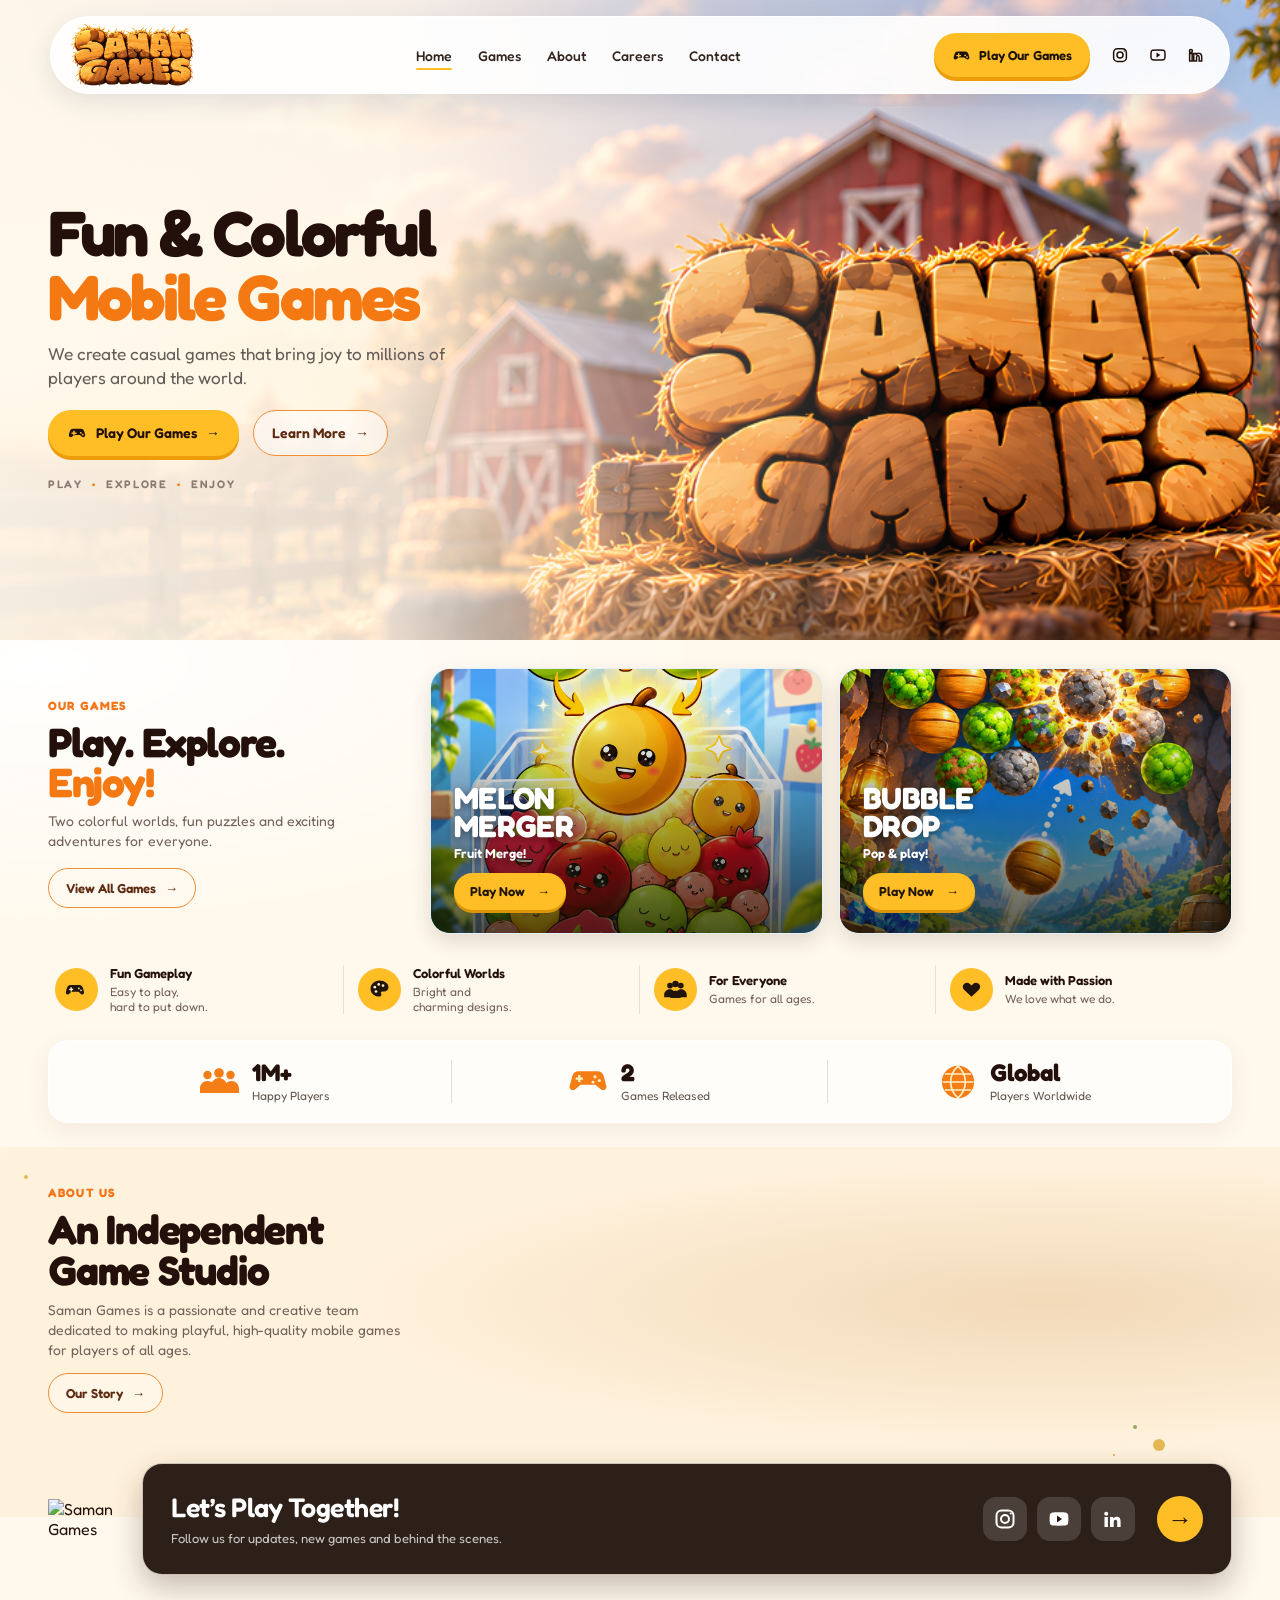
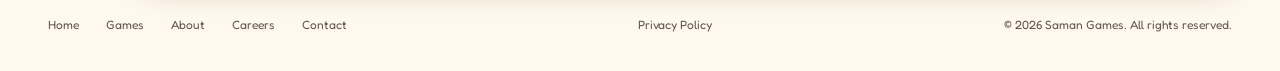
==== index.html @ 939926dc "Match feature icons to reference Co-authored-by: Copilot <223556219+Copilot@users.noreply.github.com" ====
<!doctype html>
<html lang="en">
  <head>
    <meta charset="UTF-8" />
    <meta name="viewport" content="width=device-width, initial-scale=1.0" />
    <meta
      name="description"
      content="Meet Saman Games: an independent studio making colorful mobile games and joyful worlds for players everywhere."
    />
    <meta name="theme-color" content="#fff8ec" />
    <title>Saman Games — Fun &amp; Colorful Mobile Games</title>
    <link rel="preconnect" href="https://fonts.googleapis.com" />
    <link rel="preconnect" href="https://fonts.gstatic.com" crossorigin />
    <link
      href="https://fonts.googleapis.com/css2?family=Fredoka:wght@400;500;600;700&display=swap"
      rel="stylesheet"
    />
    <link rel="stylesheet" href="style.css" />
    <link rel="stylesheet" href="home.css" />
  </head>
  <body>
    <main>
      <section class="hero" id="home" aria-labelledby="hero-title">
        <header class="site-header">
          <a class="brand" href="#home" aria-label="Saman Games home">
            <img src="src/samangames_logo.png" alt="Saman Games" />
          </a>

          <button
            class="menu-toggle"
            type="button"
            aria-label="Open navigation menu"
            aria-expanded="false"
            aria-controls="site-navigation"
          >
            <span></span>
            <span></span>
            <span></span>
          </button>

          <div class="nav-panel" id="site-navigation">
            <nav class="main-nav" aria-label="Main navigation">
              <a href="#home">Home</a>
              <a href="#games">Games</a>
              <a href="#about">About</a>
              <a href="mailto:samangamesoffical@gmail.com?subject=Careers%20at%20Saman%20Games">Careers</a>
              <a href="#contact">Contact</a>
            </nav>
            <div class="header-actions">
              <a class="header-games-link" href="#games">
                <svg viewBox="0 0 24 24" aria-hidden="true">
                  <path d="M7.2 7h9.6a4 4 0 0 1 3.8 2.8l1.2 4.1a2.4 2.4 0 0 1-3.8 2.6l-2.5-2H8.5l-2.5 2a2.4 2.4 0 0 1-3.8-2.6l1.2-4.1A4 4 0 0 1 7.2 7Zm.3 2.3v2H5.4v1.8h2.1v2h1.8v-2h2.1v-1.8H9.3v-2H7.5Zm9.1 1.4a1.1 1.1 0 1 0 0 2.2 1.1 1.1 0 0 0 0-2.2Zm2.4 2.1a1.1 1.1 0 1 0 0 2.2 1.1 1.1 0 0 0 0-2.2Z" />
                </svg>
                Play Our Games
              </a>
              <div class="social-links" aria-label="Social channels">
                <a href="#contact" aria-label="Instagram">
                  <svg viewBox="0 0 24 24" aria-hidden="true">
                    <rect x="3.5" y="3.5" width="17" height="17" rx="5" />
                    <circle cx="12" cy="12" r="4" />
                    <circle class="social-links__dot" cx="17.7" cy="6.6" r="1" />
                  </svg>
                </a>
                <a href="#contact" aria-label="YouTube">
                  <svg viewBox="0 0 24 24" aria-hidden="true">
                    <path d="M21 7.5a2.5 2.5 0 0 0-1.8-1.8C17.6 5.3 12 5.3 12 5.3s-5.6 0-7.2.4A2.5 2.5 0 0 0 3 7.5a26 26 0 0 0-.4 4.5 26 26 0 0 0 .4 4.5 2.5 2.5 0 0 0 1.8 1.8c1.6.4 7.2.4 7.2.4s5.6 0 7.2-.4a2.5 2.5 0 0 0 1.8-1.8 26 26 0 0 0 .4-4.5 26 26 0 0 0-.4-4.5Z" />
                    <path class="social-links__play" d="m10 15.5 5-3.5-5-3.5v7Z" />
                  </svg>
                </a>
                <a href="#contact" aria-label="LinkedIn">
                  <svg viewBox="0 0 24 24" aria-hidden="true">
                    <path d="M5.2 8.7a2 2 0 1 0 0-4 2 2 0 0 0 0 4ZM3.5 10h3.4v10H3.5V10Zm5.5 0h3.3v1.4h.1a3.6 3.6 0 0 1 3.2-1.7c3.4 0 4 2.2 4 5V20h-3.4v-4.7c0-1.1 0-2.6-1.6-2.6s-1.9 1.2-1.9 2.5V20H9V10Z" />
                  </svg>
                </a>
              </div>
            </div>
          </div>
        </header>

        <div class="hero__content page-shell">
          <div class="hero__copy">
            <h1 id="hero-title">
              Fun &amp; Colorful<br /><span>Mobile Games</span>
            </h1>
            <p>
              We create casual games that bring joy to millions of players
              around the world.
            </p>
            <div class="hero__actions">
              <a class="button button--primary" href="#games">
                <svg viewBox="0 0 24 24" aria-hidden="true">
                  <path d="M7.2 7h9.6a4 4 0 0 1 3.8 2.8l1.2 4.1a2.4 2.4 0 0 1-3.8 2.6l-2.5-2H8.5l-2.5 2a2.4 2.4 0 0 1-3.8-2.6l1.2-4.1A4 4 0 0 1 7.2 7Zm.3 2.3v2H5.4v1.8h2.1v2h1.8v-2h2.1v-1.8H9.3v-2H7.5Zm9.1 1.4a1.1 1.1 0 1 0 0 2.2 1.1 1.1 0 0 0 0-2.2Zm2.4 2.1a1.1 1.1 0 1 0 0 2.2 1.1 1.1 0 0 0 0-2.2Z" />
                </svg>
                Play Our Games
                <span aria-hidden="true">→</span>
              </a>
              <a class="button button--quiet" href="#about">
                Learn More
                <span aria-hidden="true">→</span>
              </a>
            </div>
            <p class="hero__motto">PLAY <span>•</span> EXPLORE <span>•</span> ENJOY</p>
          </div>
        </div>
      </section>

      <section class="games-section" id="games" aria-labelledby="games-title">
        <div class="games-section__inner page-shell">
          <div class="games-intro">
            <span class="eyebrow">Our Games</span>
            <h2 id="games-title">Play. Explore.<br /><span>Enjoy!</span></h2>
            <p>
              Two colorful worlds, fun puzzles and exciting adventures for
              everyone.
            </p>
            <a class="button button--outline" href="#contact">
              View All Games <span aria-hidden="true">→</span>
            </a>
          </div>

          <div class="game-grid">
            <article class="game-card">
              <img
                class="game-card__image"
                src="src/melon-merger.png"
                alt="Colorful fruit characters in Melon Merger"
                loading="lazy"
              />
              <div class="game-card__overlay">
                <span class="game-card__title">Melon<br />Merger</span>
                <span class="game-card__subtitle">Fruit Merge!</span>
                <a class="game-card__button" href="#contact">
                  Play Now <span aria-hidden="true">→</span>
                </a>
              </div>
            </article>
            <article class="game-card game-card--adventure">
              <img
                class="game-card__image"
                src="src/bubbledrop.png"
                alt="A colorful bubble-popping puzzle game"
                loading="lazy"
              />
              <div class="game-card__overlay">
                <span class="game-card__title">Bubble<br />Drop</span>
                <span class="game-card__subtitle">Pop &amp; play!</span>
                <a class="game-card__button" href="#contact">
                  Play Now <span aria-hidden="true">→</span>
                </a>
              </div>
            </article>
          </div>
        </div>

        <div class="features page-shell" aria-label="What makes our games special">
          <article class="feature">
            <span class="feature__icon" aria-hidden="true">
              <svg viewBox="0 0 32 32" xmlns="http://www.w3.org/2000/svg">
                <path fill="currentColor" d="M8.1 10.2c-2.3 0-3.8 1.7-4.5 4.3l-1.2 4.7c-.6 2.4 2 4 3.9 2.4l3.2-2.7h9l3.2 2.7c1.9 1.6 4.5 0 3.9-2.4l-1.2-4.7c-.7-2.6-2.2-4.3-4.5-4.3H8.1Z"/>
                <path fill="#fff0c8" d="M8.3 13.1h1.8v1.8h1.8v1.8h-1.8v1.8H8.3v-1.8H6.5v-1.8h1.8z"/>
                <circle cx="19" cy="14.6" r="1.1" fill="#fff0c8"/>
                <circle cx="21.8" cy="17.1" r="1.1" fill="#fff0c8"/>
              </svg>
            </span>
            <span><strong>Fun Gameplay</strong><small>Easy to play,<br />hard to put down.</small></span>
          </article>
          <article class="feature">
            <span class="feature__icon" aria-hidden="true">
              <svg viewBox="0 0 32 32" xmlns="http://www.w3.org/2000/svg">
                <path fill="currentColor" d="M16 4.5c-6.4 0-11.5 4.7-11.5 10.6 0 5.4 4.4 9.7 9.7 9.7h2.1c1.8 0 2.8-1.9 1.8-3.4-.8-1.2.1-2.8 1.5-2.8h2.2c3.1 0 5.7-2.5 5.7-5.6C27.5 8.3 22.4 4.5 16 4.5Z"/>
                <circle cx="10" cy="13" r="1.7" fill="#fff0c8"/>
                <circle cx="15" cy="9.5" r="1.7" fill="#fff0c8"/>
                <circle cx="20.5" cy="11" r="1.7" fill="#fff0c8"/>
                <circle cx="11.5" cy="18.5" r="1.7" fill="#fff0c8"/>
              </svg>
            </span>
            <span><strong>Colorful Worlds</strong><small>Bright and<br />charming designs.</small></span>
          </article>
          <article class="feature">
            <span class="feature__icon" aria-hidden="true">
              <svg viewBox="0 0 32 32" xmlns="http://www.w3.org/2000/svg">
                <g fill="currentColor">
                  <circle cx="9" cy="11" r="3.7"/>
                  <circle cx="22.8" cy="11" r="3.7"/>
                  <circle cx="16" cy="9" r="4.2"/>
                  <path d="M1.5 23c0-4 3.2-7.2 7.2-7.2S16 19 16 23v3H1.5v-3Zm14.5 0c0-4 3.2-7.2 7.2-7.2s7.2 3.2 7.2 7.2v3H16v-3Z"/>
                  <path d="M9.3 24.8c0-4.1 3-7.3 6.7-7.3s6.7 3.2 6.7 7.3V27H9.3v-2.2Z"/>
                </g>
              </svg>
            </span>
            <span><strong>For Everyone</strong><small>Games for all ages.</small></span>
          </article>
          <article class="feature">
            <span class="feature__icon" aria-hidden="true">
              <svg viewBox="0 0 32 32" xmlns="http://www.w3.org/2000/svg">
                <path fill="#211509" d="M16 25.2 6.8 16.5C1.3 11.3 8.7 4.2 14 9l2 1.8L18 9c5.3-4.8 12.7 2.3 7.2 7.5L16 25.2Z"/>
              </svg>
            </span>
            <span><strong>Made with Passion</strong><small>We love what we do.</small></span>
          </article>
        </div>

        <div class="stats page-shell" aria-label="Saman Games in numbers">
          <div class="stat">
            <span class="stat__icon stat__icon--players" aria-hidden="true">
              <svg viewBox="0 0 40 32" xmlns="http://www.w3.org/2000/svg">
                <g fill="currentColor">
                  <circle cx="8.5" cy="9" r="4.2"/>
                  <circle cx="20" cy="7" r="4.8"/>
                  <circle cx="31.5" cy="9" r="4.2"/>
                  <path d="M1 22.5c0-4.2 3.2-7.5 7.5-7.5s7.5 3.3 7.5 7.5V27H1v-4.5Zm11-2c0-4.8 3.4-8.5 8-8.5s8 3.7 8 8.5V27H12v-6.5Zm13 2c0-4.2 3.2-7.5 7.5-7.5s7.5 3.3 7.5 7.5V27H25v-4.5Z"/>
                </g>
              </svg>
            </span>
            <span><strong>1M+</strong><small>Happy Players</small></span>
          </div>
          <div class="stat">
            <span class="stat__icon stat__icon--controller" aria-hidden="true">
              <svg viewBox="0 0 40 32" xmlns="http://www.w3.org/2000/svg">
                <path fill="currentColor" d="M10.2 5.2h19.6c3.3 0 5.4 2.2 6.3 6l2.2 8.8c.8 3.3-2.9 5.5-5.5 3.3l-5.5-4.5H12.7l-5.5 4.5c-2.6 2.2-6.3 0-5.5-3.3L4 11.2c.8-3.8 2.9-6 6.2-6Z"/>
                <path fill="#fff0c8" d="M10.1 9h2.4v2.4h2.4v2.4h-2.4v2.4h-2.4v-2.4H7.7v-2.4h2.4z"/>
                <circle cx="27" cy="10.8" r="1.6" fill="#fff0c8"/>
                <circle cx="31.3" cy="14.5" r="1.6" fill="#fff0c8"/>
                <circle cx="25" cy="16.2" r="1.4" fill="#fff0c8"/>
              </svg>
            </span>
            <span><strong>2</strong><small>Games Released</small></span>
          </div>
          <div class="stat">
            <span class="stat__icon stat__icon--target" aria-hidden="true">
              <svg viewBox="0 0 40 40" xmlns="http://www.w3.org/2000/svg">
                <circle cx="20" cy="20" r="17" fill="currentColor"/>
                <path d="M3.7 20h32.6M20 3.2c5.1 4.4 7.7 10 7.7 16.8S25.1 32.4 20 36.8C14.9 32.4 12.3 26.8 12.3 20S14.9 7.6 20 3.2Z" fill="none" stroke="#fff0c8" stroke-width="1.8"/>
                <path d="M6.2 11.5h27.6M6.2 28.5h27.6" fill="none" stroke="#fff0c8" stroke-width="1.5"/>
              </svg>
            </span>
            <span><strong>Global</strong><small>Players Worldwide</small></span>
          </div>
        </div>
      </section>

      <section class="about-section" id="about" aria-labelledby="about-title">
        <div class="about-section__inner page-shell">
          <div class="about-copy">
            <span class="eyebrow">About Us</span>
            <h2 id="about-title">An Independent<br />Game Studio</h2>
            <p>
              Saman Games is a passionate and creative team dedicated to making
              playful, high-quality mobile games for players of all ages.
            </p>
            <a class="button button--outline" href="#contact">
              Our Story <span aria-hidden="true">→</span>
            </a>
          </div>
        </div>
      </section>

    </main>

    <footer class="site-footer" id="contact">
      <div class="contact-section__inner page-shell">
        <img
          class="contact-section__logo"
          src="src/s-logo.png"
          alt="Saman Games"
        />
        <div class="contact-card">
          <div class="contact-copy">
            <h2 id="contact-title">Let’s Play Together!</h2>
            <p>Follow us for updates, new games and behind the scenes.</p>
          </div>
          <div class="contact-socials" aria-label="Follow Saman Games">
            <a href="#contact" aria-label="Instagram">
              <svg viewBox="0 0 24 24" aria-hidden="true">
                <rect x="3.5" y="3.5" width="17" height="17" rx="5" />
                <circle cx="12" cy="12" r="4" />
                <circle class="social-links__dot" cx="17.7" cy="6.6" r="1" />
              </svg>
            </a>
            <a href="#contact" aria-label="YouTube">
              <svg viewBox="0 0 24 24" aria-hidden="true">
                <path d="M21 7.5a2.5 2.5 0 0 0-1.8-1.8C17.6 5.3 12 5.3 12 5.3s-5.6 0-7.2.4A2.5 2.5 0 0 0 3 7.5a26 26 0 0 0-.4 4.5 26 26 0 0 0 .4 4.5 2.5 2.5 0 0 0 1.8 1.8c1.6.4 7.2.4 7.2.4s5.6 0 7.2-.4a2.5 2.5 0 0 0 1.8-1.8 26 26 0 0 0 .4-4.5 26 26 0 0 0-.4-4.5Z" />
                <path class="social-links__play" d="m10 15.5 5-3.5-5-3.5v7Z" />
              </svg>
            </a>
            <a href="#contact" aria-label="LinkedIn">
              <svg viewBox="0 0 24 24" aria-hidden="true">
                <path d="M5.2 8.7a2 2 0 1 0 0-4 2 2 0 0 0 0 4ZM3.5 10h3.4v10H3.5V10Zm5.5 0h3.3v1.4h.1a3.6 3.6 0 0 1 3.2-1.7c3.4 0 4 2.2 4 5V20h-3.4v-4.7c0-1.1 0-2.6-1.6-2.6s-1.9 1.2-1.9 2.5V20H9V10Z" />
              </svg>
            </a>
          </div>
          <a
            class="contact-card__arrow"
            href="mailto:samangamesoffical@gmail.com"
            aria-label="Email Saman Games"
          >→</a>
        </div>
      </div>
      <div class="footer-bottom">
        <nav class="footer-nav" aria-label="Footer navigation">
          <a href="#home">Home</a>
          <a href="#games">Games</a>
          <a href="#about">About</a>
          <a href="mailto:samangamesoffical@gmail.com?subject=Careers%20at%20Saman%20Games">Careers</a>
          <a href="#contact">Contact</a>
        </nav>
        <a class="site-footer__privacy" href="privacy.html">Privacy Policy</a>
        <span>© 2026 Saman Games. All rights reserved.</span>
      </div>
    </footer>

    <script>
      const menuToggle = document.querySelector(".menu-toggle");
      const siteHeader = document.querySelector(".site-header");
      const navigationLinks = document.querySelectorAll(
        ".main-nav a, .header-actions a, .social-links a",
      );

      const closeMenu = () => {
        menuToggle.setAttribute("aria-expanded", "false");
        menuToggle.setAttribute("aria-label", "Open navigation menu");
        siteHeader.classList.remove("is-menu-open");
      };

      menuToggle.addEventListener("click", () => {
        const isExpanded = menuToggle.getAttribute("aria-expanded") === "true";
        menuToggle.setAttribute("aria-expanded", String(!isExpanded));
        menuToggle.setAttribute(
          "aria-label",
          isExpanded ? "Open navigation menu" : "Close navigation menu",
        );
        siteHeader.classList.toggle("is-menu-open", !isExpanded);
      });

      navigationLinks.forEach((link) => {
        link.addEventListener("click", closeMenu);
      });

      document.addEventListener("keydown", (event) => {
        if (event.key === "Escape") closeMenu();
      });
    </script>
  </body>
</html>
---- style.css ----
:root {
  color-scheme: light;
  font-family: "Fredoka", sans-serif;
  font-synthesis: none;
  text-rendering: optimizeLegibility;
  -webkit-font-smoothing: antialiased;
  -moz-osx-font-smoothing: grayscale;

  --ink: #321407;
  --ink-soft: #644b3c;
  --paper: #fff8ec;
  --paper-deep: #f8edda;
  --gold: #ffb82e;
  --orange: #ee7b2b;
  --green: #789647;
  --blue: #4f89aa;
  --page-width: 1280px;
}

* {
  box-sizing: border-box;
}

html {
  min-width: 320px;
  scroll-behavior: smooth;
  scroll-padding-top: 24px;
}

body {
  min-width: 320px;
  margin: 0;
  background: var(--paper);
  color: var(--ink);
}

body,
button,
a {
  font-family: "Fredoka", sans-serif;
}

button,
a {
  -webkit-tap-highlight-color: transparent;
}

a {
  color: inherit;
  text-decoration: none;
}

img,
svg {
  display: block;
}

.page-shell {
  width: min(var(--page-width), calc(100% - 64px));
  margin-inline: auto;
}

.section-pad {
  padding-block: clamp(72px, 8vw, 116px);
}

.hero {
  position: relative;
  isolation: isolate;
  display: flex;
  aspect-ratio: 1536 / 442;
  min-height: 0;
  flex-direction: column;
  overflow: hidden;
  background-color: #e6a969;
  background-image: url("src/hero-img.png");
  background-position: center top;
  background-repeat: no-repeat;
  background-size: 100% auto;
}

.hero__shade {
  position: absolute;
  z-index: -1;
  inset: 0;
  background:
    linear-gradient(90deg, rgb(255 231 194 / 83%) 0%, rgb(255 231 194 / 64%) 32%, rgb(255 231 194 / 10%) 67%, transparent 100%),
    linear-gradient(0deg, rgb(57 25 8 / 15%), transparent 35%);
}

.site-header {
  position: relative;
  z-index: 5;
  display: grid;
  width: min(1440px, calc(100% - 64px));
  min-height: 66px;
  grid-template-columns: 124px minmax(0, 1fr);
  align-items: center;
  gap: 18px;
  margin: 14px auto 0;
  padding: 5px 22px 5px 16px;
  border: 1px solid rgb(255 255 255 / 70%);
  border-radius: 999px;
  background: rgb(255 250 241 / 88%);
  box-shadow: 0 12px 35px rgb(58 34 14 / 13%);
  backdrop-filter: blur(16px);
  -webkit-backdrop-filter: blur(16px);
}

.brand {
  display: block;
  width: 112px;
  line-height: 0;
}

.brand img {
  width: 100%;
  height: auto;
}

.nav-panel {
  display: flex;
  min-width: 0;
  align-items: center;
  justify-content: space-between;
  gap: 28px;
}

.main-nav {
  display: flex;
  flex: 1 1 auto;
  align-items: center;
  justify-content: center;
  gap: clamp(22px, 4vw, 58px);
}

.main-nav a {
  position: relative;
  padding-block: 8px;
  font-size: 15px;
  font-weight: 600;
}

.main-nav a::after {
  position: absolute;
  right: 0;
  bottom: 2px;
  left: 0;
  height: 2px;
  transform: scaleX(0);
  transform-origin: left;
  border-radius: 2px;
  background: var(--orange);
  content: "";
  transition: transform 160ms ease;
}

.main-nav a:hover::after,
.main-nav a:focus-visible::after {
  transform: scaleX(1);
}

.social-links {
  display: flex;
  flex: 0 0 auto;
  align-items: center;
  gap: 16px;
}

.social-links a {
  display: grid;
  width: 34px;
  height: 34px;
  place-items: center;
  border: 1px solid transparent;
  border-radius: 50%;
  transition:
    transform 160ms ease,
    background-color 160ms ease,
    border-color 160ms ease;
}

.social-links a:hover {
  transform: translateY(-2px);
  border-color: rgb(50 20 7 / 10%);
  background: rgb(255 184 46 / 18%);
}

.social-links svg {
  width: 19px;
  height: 19px;
  fill: none;
  stroke: currentColor;
  stroke-width: 2;
}

.social-links__dot,
.social-links__play {
  fill: currentColor;
  stroke: none;
}

.menu-toggle {
  display: none;
}

.hero__content {
  z-index: 1;
  position: absolute;
  top: 22%;
  left: 50%;
  width: min(var(--page-width), calc(100% - 64px));
  margin: 0;
  transform: translateX(-50%);
}

.hero__eyebrow,
.eyebrow {
  display: inline-flex;
  align-items: center;
  gap: 8px;
  color: var(--orange);
  font-size: 13px;
  font-weight: 700;
  letter-spacing: 1.25px;
  text-transform: uppercase;
}

.hero__eyebrow {
  color: #7a431c;
}

.hero__spark {
  color: #e89122;
  font-size: 18px;
}

.hero__content h1 {
  max-width: 650px;
  margin: 10px 0 12px;
  font-size: clamp(42px, 4.5vw, 66px);
  font-weight: 700;
  letter-spacing: -1.8px;
  line-height: 0.98;
}

.hero__content > p {
  max-width: 470px;
  margin: 0;
  color: #533321;
  font-size: clamp(16px, 1.3vw, 19px);
  line-height: 1.42;
}

.hero__actions {
  display: flex;
  flex-wrap: wrap;
  gap: 14px;
  margin-top: 22px;
}

.button {
  display: inline-flex;
  min-height: 48px;
  align-items: center;
  justify-content: center;
  gap: 10px;
  padding: 0 23px;
  border: 1px solid transparent;
  border-radius: 999px;
  font-size: 15px;
  font-weight: 600;
  transition:
    transform 160ms ease,
    box-shadow 160ms ease,
    background-color 160ms ease;
  white-space: nowrap;
}

.button:hover {
  transform: translateY(-2px);
}

.button:focus-visible,
a:focus-visible,
button:focus-visible {
  outline: 3px solid #3e7b99;
  outline-offset: 3px;
}

.button--primary {
  background: var(--gold);
  box-shadow: 0 5px 0 #dc8e1c, 0 10px 22px rgb(118 65 13 / 15%);
}

.button--primary:hover {
  background: #ffc64e;
  box-shadow: 0 7px 0 #dc8e1c, 0 14px 26px rgb(118 65 13 / 18%);
}

.button--primary svg {
  width: 24px;
  height: 24px;
  flex: 0 0 auto;
  fill: currentColor;
}

.button--quiet {
  border-color: rgb(69 39 20 / 28%);
  background: rgb(255 250 241 / 48%);
  backdrop-filter: blur(5px);
}

.button--quiet:hover {
  background: rgb(255 250 241 / 78%);
}

.scroll-cue {
  position: absolute;
  right: 50%;
  bottom: 22px;
  display: grid;
  width: 34px;
  height: 48px;
  place-items: start center;
  padding-top: 9px;
  transform: translateX(50%);
  border: 1px solid rgb(255 255 255 / 68%);
  border-radius: 999px;
  background: rgb(255 250 241 / 34%);
}

.scroll-cue span {
  width: 4px;
  height: 9px;
  border-radius: 4px;
  background: var(--ink);
  animation: scroll-bob 1.4s ease-in-out infinite;
}

@keyframes scroll-bob {
  0%,
  100% {
    transform: translateY(0);
    opacity: 0.45;
  }

  50% {
    transform: translateY(7px);
    opacity: 1;
  }
}

.games-section {
  position: relative;
  background:
    radial-gradient(ellipse at 4% 0%, #fff 0, transparent 38%),
    var(--paper);
}

.section-heading {
  display: flex;
  align-items: end;
  justify-content: space-between;
  gap: 48px;
  margin-bottom: 42px;
}

.section-heading h2,
.about-copy h2,
.contact-section h2 {
  margin: 12px 0 0;
  font-size: clamp(38px, 4.7vw, 62px);
  font-weight: 600;
  letter-spacing: -1.7px;
  line-height: 1.02;
}

.section-heading > p {
  max-width: 410px;
  margin: 0 0 5px;
  color: var(--ink-soft);
  font-size: 17px;
  line-height: 1.5;
}

.game-grid {
  display: grid;
  grid-template-columns: repeat(3, minmax(0, 1fr));
  gap: clamp(18px, 2.3vw, 32px);
}

.game-card {
  min-width: 0;
  overflow: hidden;
  border: 1px solid rgb(83 48 25 / 8%);
  border-radius: 22px;
  background: #fffdf8;
  box-shadow: 0 12px 35px rgb(73 48 24 / 8%);
  transition:
    transform 200ms ease,
    box-shadow 200ms ease;
}

.game-card:hover {
  transform: translateY(-6px);
  box-shadow: 0 20px 40px rgb(73 48 24 / 14%);
}

.game-card__image-wrap {
  position: relative;
  overflow: hidden;
  background: var(--paper-deep);
}

.game-card__image {
  width: 100%;
  aspect-ratio: 3 / 3;
  object-fit: cover;
  transition: transform 350ms ease;
}

.game-card:hover .game-card__image {
  transform: scale(1.015);
}

.game-card__number {
  position: absolute;
  top: 14px;
  left: 14px;
  display: grid;
  width: 38px;
  height: 38px;
  place-items: center;
  border: 1px solid rgb(255 255 255 / 68%);
  border-radius: 50%;
  background: rgb(255 250 241 / 82%);
  font-size: 13px;
  font-weight: 600;
  backdrop-filter: blur(8px);
}

.game-card__body {
  display: flex;
  min-height: 164px;
  align-items: center;
  justify-content: space-between;
  gap: 14px;
  padding: 22px;
}

.game-card__body > div {
  min-width: 0;
}

.game-card__genre {
  display: block;
  margin-bottom: 7px;
  color: var(--orange);
  font-size: 12px;
  font-weight: 700;
  letter-spacing: 0.9px;
  text-transform: uppercase;
}

.game-card--green .game-card__genre {
  color: #658236;
}

.game-card--blue .game-card__genre {
  color: #4d7f9a;
}

.game-card__body h3 {
  margin: 0;
  font-size: clamp(18px, 1.75vw, 23px);
  font-weight: 600;
  line-height: 1.15;
}

.game-card__body p {
  max-width: 280px;
  margin: 8px 0 0;
  color: #725f53;
  font-size: 14px;
  line-height: 1.4;
}

.game-card__link {
  display: grid;
  width: 42px;
  height: 42px;
  flex: 0 0 auto;
  place-items: center;
  border-radius: 50%;
  background: #ffe3b0;
  font-size: 22px;
  transition:
    transform 160ms ease,
    background-color 160ms ease;
}

.game-card__link:hover {
  transform: translate(2px, -2px);
  background: var(--gold);
}

.about-section {
  position: relative;
  overflow: hidden;
  padding-block: clamp(76px, 8vw, 112px);
  background:
    radial-gradient(ellipse at 50% 0%, rgb(243 200 120 / 24%), transparent 48%),
    #fff8ec;
}

.about-section::before,
.about-section::after {
  position: absolute;
  z-index: 0;
  width: 12px;
  height: 12px;
  border-radius: 50%;
  background: #ef9b4b;
  content: "";
}

.about-section::before {
  top: 17%;
  left: 8%;
  box-shadow: 20px 24px 0 -4px #e5b854, 46px -8px 0 -5px #92a960;
}

.about-section::after {
  right: 9%;
  bottom: 18%;
  background: #e5b854;
  box-shadow: -24px -18px 0 -4px #92a960, -45px 10px 0 -5px #ef9b4b;
}

.about-section__inner {
  position: relative;
  z-index: 1;
}

.eyebrow--light {
  color: #a95e23;
}

.about-copy {
  max-width: 800px;
  margin-inline: auto;
  text-align: center;
}

.about-copy h2 {
  max-width: 800px;
  margin-inline: auto;
  color: var(--ink);
  font-size: clamp(42px, 5.2vw, 68px);
}

.about-copy > p {
  max-width: 660px;
  margin: 20px auto 0;
  color: #725f53;
  font-size: clamp(16px, 1.35vw, 19px);
  line-height: 1.55;
}

.about-link {
  display: inline-flex;
  align-items: center;
  gap: 10px;
  margin-top: 22px;
  color: #6f3c1b;
  font-size: 15px;
  font-weight: 600;
}

.about-link span {
  display: grid;
  width: 32px;
  height: 32px;
  place-items: center;
  border-radius: 50%;
  background: #ffd78e;
  color: var(--ink);
  transition: transform 160ms ease;
}

.about-link:hover span {
  transform: translateX(4px);
}

.values-panel {
  display: grid;
  grid-template-columns: repeat(3, minmax(0, 1fr));
  gap: 18px;
  margin-top: clamp(38px, 5vw, 58px);
}

.value-card {
  display: flex;
  min-height: 190px;
  flex-direction: column;
  align-items: flex-start;
  gap: 20px;
  padding: clamp(22px, 2.5vw, 32px);
  border: 1px solid rgb(83 48 25 / 9%);
  border-radius: 24px;
  background: #fffdf8;
  box-shadow: 0 14px 36px rgb(73 48 24 / 7%);
  transition: transform 180ms ease, box-shadow 180ms ease;
}

.value-card:hover {
  transform: translateY(-5px);
  box-shadow: 0 20px 42px rgb(73 48 24 / 12%);
}

.value-card__icon {
  display: grid;
  width: 50px;
  height: 50px;
  place-items: center;
  border-radius: 17px;
  background: #ffe3b0;
  color: #a2531b;
  font-size: 24px;
}

.value-card:nth-child(2) .value-card__icon {
  background: #e5edce;
  color: #597532;
}

.value-card:nth-child(3) .value-card__icon {
  background: #f8d9d0;
  color: #a8503b;
}

.value-card h3 {
  margin: 0;
  color: var(--ink);
  font-size: 20px;
  font-weight: 600;
}

.value-card p {
  margin: 7px 0 0;
  color: #725f53;
  font-size: 15px;
  line-height: 1.45;
}

.contact-section {
  position: relative;
  overflow: hidden;
  padding-block: clamp(64px, 8vw, 100px);
  background: #f3c878;
}

.contact-section::after {
  position: absolute;
  top: -120px;
  right: 8%;
  width: 300px;
  height: 300px;
  border: 1px solid rgb(83 48 25 / 12%);
  border-radius: 50%;
  box-shadow: 0 0 0 28px rgb(83 48 25 / 4%), 0 0 0 58px rgb(83 48 25 / 3%);
  content: "";
}

.contact-section__inner {
  position: relative;
  z-index: 1;
  display: grid;
  grid-template-columns: minmax(0, 1fr) minmax(360px, 0.85fr);
  align-items: center;
  gap: clamp(32px, 7vw, 96px);
}

.contact-copy > p {
  max-width: 440px;
  margin: 16px 0 0;
  color: #63452e;
  font-size: 17px;
  line-height: 1.55;
}

.contact-section h2 {
  max-width: 660px;
  font-size: clamp(38px, 4.7vw, 60px);
}

.contact-email {
  display: grid;
  grid-template-columns: 52px minmax(0, 1fr) 40px;
  align-items: center;
  gap: 16px;
  min-width: 0;
  padding: 22px;
  border: 1px solid rgb(83 48 25 / 12%);
  border-radius: 22px;
  background: var(--ink);
  color: #fff6e7;
  box-shadow: 0 16px 40px rgb(50 20 7 / 15%);
  transition:
    transform 180ms ease,
    box-shadow 180ms ease,
    background-color 180ms ease;
}

.contact-email:hover {
  transform: translateY(-4px);
  background: #4b2512;
  box-shadow: 0 22px 46px rgb(50 20 7 / 20%);
}

.contact-email__icon,
.contact-email__arrow {
  display: grid;
  width: 48px;
  height: 48px;
  flex: 0 0 auto;
  place-items: center;
  border-radius: 16px;
  background: #ffc778;
  color: var(--ink);
  font-size: 22px;
}

.contact-email__text {
  min-width: 0;
}

.contact-email__text small,
.contact-email__text strong {
  display: block;
}

.contact-email__text small {
  margin-bottom: 6px;
  color: rgb(255 246 231 / 68%);
  font-size: 13px;
}

.contact-email__text strong {
  overflow-wrap: anywhere;
  font-size: clamp(14px, 1.35vw, 18px);
  font-weight: 500;
}

.contact-email__arrow {
  width: 40px;
  height: 40px;
  border: 1px solid rgb(255 246 231 / 22%);
  background: transparent;
  color: #fff6e7;
  font-size: 19px;
}

.site-footer {
  display: flex;
  min-height: 104px;
  align-items: center;
  justify-content: space-between;
  gap: 20px;
  padding: 20px max(32px, calc((100% - var(--page-width)) / 2));
  background: #2e1308;
  color: #fff4df;
}

.site-footer__brand {
  display: block;
  width: 94px;
  flex: 0 0 auto;
  line-height: 0;
}

.site-footer__brand img {
  width: 100%;
  height: auto;
}

.site-footer p,
.site-footer > span {
  margin: 0;
  color: rgb(255 244 223 / 78%);
  font-size: 14px;
}

.site-footer__privacy {
  color: #fff4df;
  font-size: 14px;
  text-decoration: underline;
  text-underline-offset: 4px;
}

.policy-index {
  min-height: 100vh;
  background:
    radial-gradient(ellipse at 85% 10%, rgb(243 200 120 / 25%), transparent 36%),
    #fff8ec;
}

.policy-index__main {
  padding-block: clamp(48px, 8vw, 100px);
}

.policy-back {
  display: inline-block;
  margin-bottom: 56px;
  color: var(--ink-soft);
  font-weight: 500;
}

.policy-index h1 {
  margin: 12px 0 0;
  font-size: clamp(42px, 7vw, 72px);
  line-height: 1;
}

.policy-index__intro {
  margin: 16px 0 34px;
  color: var(--ink-soft);
  font-size: 17px;
}

.policy-cards {
  display: grid;
  grid-template-columns: repeat(2, minmax(0, 1fr));
  gap: 20px;
}

.policy-card {
  display: grid;
  grid-template-columns: 76px minmax(0, 1fr) 42px;
  align-items: center;
  gap: 18px;
  padding: 16px;
  border: 1px solid rgb(83 48 25 / 10%);
  border-radius: 20px;
  background: #fffdf8;
  box-shadow: 0 12px 32px rgb(73 48 24 / 7%);
  transition: transform 180ms ease, box-shadow 180ms ease;
}

.policy-card:hover {
  transform: translateY(-4px);
  box-shadow: 0 18px 38px rgb(73 48 24 / 12%);
}

.policy-card img {
  width: 76px;
  height: 92px;
  border-radius: 12px;
  object-fit: cover;
}

.policy-card strong,
.policy-card small {
  display: block;
}

.policy-card strong {
  font-size: 19px;
}

.policy-card small {
  margin-top: 5px;
  color: var(--ink-soft);
  font-size: 14px;
}

.policy-card__arrow {
  display: grid;
  width: 40px;
  height: 40px;
  place-items: center;
  border-radius: 50%;
  background: #ffe3b0;
}

@media (max-width: 1080px) {
  .hero {
    aspect-ratio: auto;
    min-height: max(660px, 100svh);
    background-position: center;
    background-size: cover;
  }

  .site-header {
    grid-template-columns: 125px minmax(0, 1fr);
    gap: 14px;
    padding-inline: 18px;
  }

  .brand {
    width: 118px;
  }

  .main-nav {
    gap: clamp(14px, 2.5vw, 28px);
  }

  .nav-panel {
    gap: 18px;
  }

  .social-links {
    gap: 8px;
  }

  .about-section__inner {
    grid-template-columns: minmax(0, 1fr) minmax(320px, 1fr);
    gap: 36px;
  }
}

@media (max-width: 820px) {
  .page-shell {
    width: min(var(--page-width), calc(100% - 48px));
  }

  .hero {
    aspect-ratio: auto;
    min-height: max(700px, 100svh);
    background-position: 65% center;
    background-size: cover;
  }

  .hero__shade {
    background:
      linear-gradient(90deg, rgb(255 231 194 / 86%) 0%, rgb(255 231 194 / 66%) 48%, rgb(255 231 194 / 18%) 100%),
      linear-gradient(0deg, rgb(57 25 8 / 13%), transparent 35%);
  }

  .site-header {
    width: calc(100% - 40px);
    min-height: 72px;
    grid-template-columns: 1fr auto;
    gap: 12px;
    margin-top: 18px;
    padding: 8px 12px 8px 18px;
    border-radius: 24px;
  }

  .brand {
    width: clamp(100px, 18vw, 126px);
  }

  .menu-toggle {
    display: flex;
    width: 44px;
    height: 44px;
    flex-direction: column;
    align-items: center;
    justify-content: center;
    gap: 5px;
    padding: 0;
    border: 1px solid rgb(50 20 7 / 14%);
    border-radius: 50%;
    background: rgb(255 255 255 / 74%);
    color: var(--ink);
    cursor: pointer;
  }

  .menu-toggle span {
    width: 18px;
    height: 2px;
    border-radius: 2px;
    background: currentColor;
    transition:
      transform 160ms ease,
      opacity 160ms ease;
  }

  .is-menu-open .menu-toggle span:first-child {
    transform: translateY(7px) rotate(45deg);
  }

  .is-menu-open .menu-toggle span:nth-child(2) {
    opacity: 0;
  }

  .is-menu-open .menu-toggle span:last-child {
    transform: translateY(-7px) rotate(-45deg);
  }

  .nav-panel {
    position: absolute;
    top: calc(100% + 10px);
    right: 0;
    left: 0;
    display: none;
    flex-direction: column;
    align-items: stretch;
    gap: 14px;
    padding: 16px;
    border: 1px solid rgb(255 255 255 / 75%);
    border-radius: 22px;
    background: rgb(255 250 241 / 96%);
    box-shadow: 0 18px 40px rgb(58 34 14 / 16%);
    backdrop-filter: blur(18px);
  }

  .is-menu-open .nav-panel {
    display: flex;
  }

  .main-nav {
    flex-direction: column;
    align-items: stretch;
    gap: 0;
  }

  .main-nav a {
    padding: 12px 8px;
    border-bottom: 1px solid rgb(50 20 7 / 10%);
    font-size: 16px;
  }

  .main-nav a::after {
    display: none;
  }

  .social-links {
    justify-content: center;
    gap: 18px;
  }

  .hero__content {
    position: relative;
    top: auto;
    left: auto;
    margin: clamp(112px, 18vh, 160px) auto 100px;
    transform: none;
  }

  .hero__content h1 {
    font-size: clamp(54px, 9vw, 74px);
  }

  .section-heading {
    align-items: start;
    flex-direction: column;
    gap: 18px;
    margin-bottom: 30px;
  }

  .section-heading > p {
    max-width: 560px;
  }

  .game-grid {
    grid-template-columns: repeat(2, minmax(0, 1fr));
    gap: 18px;
  }

  .game-card__body {
    min-height: 148px;
    padding: 18px;
  }

  .about-section__inner {
    display: block;
  }

  .about-copy {
    max-width: 680px;
  }

  .values-panel {
    gap: 12px;
  }
}

@media (max-width: 560px) {
  .page-shell {
    width: calc(100% - 40px);
  }

  .hero {
    aspect-ratio: auto;
    min-height: max(720px, 100svh);
    background-position: 62% center;
  }

  .hero__shade {
    background:
      linear-gradient(90deg, rgb(255 231 194 / 90%) 0%, rgb(255 231 194 / 70%) 68%, rgb(255 231 194 / 30%) 100%),
      linear-gradient(0deg, rgb(57 25 8 / 12%), transparent 36%);
  }

  .site-header {
    width: calc(100% - 28px);
    min-height: 64px;
    margin-top: 14px;
    border-radius: 20px;
  }

  .brand {
    width: clamp(92px, 27vw, 118px);
  }

  .hero__content {
    margin-top: clamp(122px, 20vh, 172px);
  }

  .hero__eyebrow,
  .eyebrow {
    font-size: 11px;
    letter-spacing: 1px;
  }

  .hero__content h1 {
    margin-block: 13px;
    font-size: clamp(44px, 12vw, 64px);
    letter-spacing: -1.8px;
  }

  .hero__content > p {
    max-width: 390px;
    font-size: clamp(16px, 4.7vw, 19px);
  }

  .hero__actions {
    gap: 12px;
    margin-top: 24px;
  }

  .button {
    min-height: 48px;
    padding-inline: 17px;
    font-size: 14px;
  }

  .scroll-cue {
    display: none;
  }

  .section-pad {
    padding-block: 66px;
  }

  .section-heading h2,
  .about-copy h2,
  .contact-section h2 {
    font-size: clamp(36px, 10vw, 48px);
    letter-spacing: -1px;
  }

  .desktop-break {
    display: none;
  }

  .section-heading {
    gap: 14px;
    margin-bottom: 24px;
  }

  .section-heading > p {
    font-size: 15px;
  }

  .game-grid {
    grid-template-columns: 1fr;
    gap: 16px;
  }

  .game-card,
  .game-card:last-child {
    display: block;
  }

  .game-card:last-child {
    grid-column: auto;
  }

  .game-card__body {
    min-height: 132px;
    padding: 17px;
  }

  .game-card__body h3 {
    font-size: 19px;
  }

  .game-card__body p {
    font-size: 13px;
  }

  .about-section {
    padding-block: 68px;
  }

  .about-copy > p {
    margin-top: 16px;
    font-size: 16px;
  }

  .values-panel {
    grid-template-columns: 1fr;
    gap: 12px;
    margin-top: 30px;
  }

  .value-card {
    min-height: 0;
    flex-direction: row;
    align-items: center;
    gap: 15px;
    padding: 18px;
  }

  .value-card__icon {
    width: 42px;
    height: 42px;
    flex: 0 0 auto;
  }

  .value-card h3 {
    font-size: 17px;
  }

  .value-card p {
    font-size: 13px;
  }

  .contact-section {
    padding-block: 60px;
  }

  .contact-section__inner {
    grid-template-columns: 1fr;
    gap: 24px;
  }

  .contact-email {
    width: 100%;
    padding: 17px;
  }

  .contact-email__icon {
    width: 42px;
    height: 42px;
  }

  .contact-email__arrow {
    width: 36px;
    height: 36px;
  }

  .contact-copy > p {
    font-size: 15px;
  }

  .policy-back {
    margin-bottom: 42px;
  }

  .policy-cards {
    grid-template-columns: 1fr;
    gap: 14px;
  }

  .policy-card {
    grid-template-columns: 62px minmax(0, 1fr) 36px;
    gap: 14px;
    padding: 12px;
  }

  .policy-card img {
    width: 62px;
    height: 76px;
  }

  .policy-card strong {
    font-size: 17px;
  }

  .site-footer {
    min-height: 156px;
    flex-wrap: wrap;
    justify-content: center;
    gap: 8px 20px;
    padding: 22px 20px;
    text-align: center;
  }

  .site-footer__brand {
    width: 82px;
  }

  .site-footer p {
    width: auto;
    font-size: 13px;
  }

  .site-footer > span {
    font-size: 12px;
  }

  .site-footer__privacy {
    font-size: 13px;
  }
}

@media (max-width: 360px) {
  .hero__content h1 {
    font-size: 42px;
  }

  .hero__actions {
    align-items: stretch;
    flex-direction: column;
    width: min(260px, 100%);
  }

  .game-card__body {
    padding-inline: 14px;
  }

  .game-card__link {
    width: 36px;
    height: 36px;
  }
}

@media (prefers-reduced-motion: reduce) {
  *,
  *::before,
  *::after {
    scroll-behavior: auto !important;
    animation-duration: 0.01ms !important;
    animation-iteration-count: 1 !important;
    transition-duration: 0.01ms !important;
  }
}
---- home.css ----
:root {
  --ink: #23100b;
  --ink-soft: #6c5c52;
  --paper: #fff8ec;
  --gold: #ffbd26;
  --orange: #f57912;
  --page-width: 1240px;
}

body {
  overflow-x: hidden;
  background: var(--paper);
  color: var(--ink);
  font-family: "Fredoka", sans-serif;
}

.page-shell {
  width: min(var(--page-width), calc(100% - 96px));
}

.hero {
  position: relative;
  isolation: isolate;
  display: block;
  min-height: clamp(420px, 50vw, 690px);
  overflow: hidden;
  aspect-ratio: auto;
  background: url("src/hero-img.png") center center / cover no-repeat;
}

.hero::after {
  position: absolute;
  z-index: -1;
  inset: 0;
  background: linear-gradient(90deg, rgb(255 248 236 / 94%) 0%, rgb(255 248 236 / 83%) 31%, rgb(255 248 236 / 25%) 55%, transparent 76%);
  content: "";
}

.hero__shade,
.scroll-cue {
  display: none;
}

.site-header {
  display: grid;
  width: min(1180px, calc(100% - 96px));
  min-height: 66px;
  grid-template-columns: 150px minmax(0, 1fr);
  gap: 22px;
  margin: 16px auto 0;
  padding: 5px 18px 5px 16px;
  border: 1px solid rgb(255 255 255 / 85%);
  border-radius: 999px;
  background: rgb(255 255 255 / 90%);
  box-shadow: 0 8px 26px rgb(37 66 92 / 12%);
  backdrop-filter: blur(16px);
  -webkit-backdrop-filter: blur(16px);
}

.brand {
  width: 132px;
}

.nav-panel,
.header-actions {
  display: flex;
  min-width: 0;
  align-items: center;
}

.nav-panel {
  justify-content: space-between;
  gap: 16px;
}

.main-nav {
  display: flex;
  flex: 1 1 auto;
  align-items: center;
  justify-content: center;
  gap: clamp(14px, 2vw, 30px);
}

.main-nav a {
  padding-block: 8px;
  color: #32241e;
  font-size: 14px;
  font-weight: 500;
}

.main-nav a::after {
  background: var(--gold);
}

.main-nav a[href="#home"]::after {
  transform: scaleX(1);
}

.header-actions {
  flex: 0 0 auto;
  gap: 15px;
}

.header-games-link {
  display: inline-flex;
  min-height: 44px;
  align-items: center;
  justify-content: center;
  gap: 8px;
  padding: 0 18px;
  border-radius: 999px;
  background: var(--gold);
  box-shadow: 0 4px 0 #ec9d09;
  color: #1b120b;
  font-size: 13px;
  font-weight: 600;
  white-space: nowrap;
  transition: transform 160ms ease, background-color 160ms ease;
}

.header-games-link:hover {
  transform: translateY(-2px);
  background: #ffcb48;
}

.header-games-link svg {
  width: 19px;
  height: 19px;
  fill: currentColor;
}

.social-links {
  gap: 8px;
}

.social-links a {
  width: 30px;
  height: 30px;
}

.social-links svg {
  width: 18px;
  height: 18px;
  stroke: currentColor;
}

.social-links__dot,
.social-links__play {
  fill: currentColor;
  stroke: none;
}

.hero__content {
  position: relative;
  top: auto;
  left: auto;
  display: flex;
  min-height: clamp(335px, 40vw, 540px);
  align-items: center;
  margin: 0 auto;
  transform: none;
}

.hero__copy {
  position: relative;
  z-index: 1;
  width: 100%;
  padding-block: 48px 55px;
}

.hero__content h1 {
  max-width: 620px;
  margin: 0 0 14px;
  color: #23100b;
  font-size: clamp(46px, 5vw, 76px);
  font-weight: 700;
  letter-spacing: -2.8px;
  line-height: 0.99;
}

.hero__content h1 span,
.games-intro h2 span {
  color: var(--orange);
}

.hero__content > .hero__copy > p {
  max-width: 440px;
  margin: 0;
  color: #635b56;
  font-size: clamp(16px, 1.35vw, 20px);
  line-height: 1.38;
}

.hero__actions {
  gap: 14px;
  margin-top: 20px;
}

.button {
  min-height: 46px;
  gap: 9px;
  padding-inline: 18px;
  font-size: 14px;
  font-weight: 600;
}

.button--primary {
  background: var(--gold);
  box-shadow: 0 4px 0 #ec9d09;
}

.button--primary svg {
  width: 20px;
  height: 20px;
}

.button--quiet,
.button--outline {
  border: 1px solid #ef8e34;
  background: rgb(255 255 255 / 54%);
  color: #5d2a12;
}

.button--quiet:hover,
.button--outline:hover {
  background: #fff1dc;
}

.hero__motto {
  margin-top: 21px !important;
  color: #887b72 !important;
  font-size: 11px !important;
  font-weight: 600;
  letter-spacing: 1.6px;
}

.hero__motto span {
  padding-inline: 5px;
  color: var(--orange);
}

.games-section {
  position: relative;
  padding: 28px 0 24px;
  background:
    radial-gradient(ellipse at 3% 5%, #fff 0%, transparent 40%),
    var(--paper);
}

.games-section__inner {
  display: grid;
  grid-template-columns: minmax(200px, 0.9fr) minmax(0, 2.1fr);
  align-items: center;
  gap: clamp(22px, 3vw, 44px);
}

.eyebrow {
  color: #f47519;
  font-size: 12px;
  font-weight: 700;
  letter-spacing: 1.15px;
}

.games-intro h2 {
  margin: 8px 0 9px;
  font-size: clamp(30px, 3.2vw, 44px);
  font-weight: 700;
  letter-spacing: -1.4px;
  line-height: 0.98;
}

.games-intro > p {
  max-width: 310px;
  margin: 0;
  color: #716259;
  font-size: 14px;
  line-height: 1.45;
}

.games-intro .button {
  min-height: 40px;
  margin-top: 16px;
  padding-inline: 17px;
  background: transparent;
  font-size: 13px;
}

.game-grid {
  display: grid;
  grid-template-columns: repeat(2, minmax(0, 1fr));
  gap: 16px;
}

.game-card {
  position: relative;
  display: block;
  min-width: 0;
  overflow: hidden;
  aspect-ratio: 1.48 / 1;
  border: 1px solid rgb(255 255 255 / 65%);
  border-radius: 20px;
  background: #acd9f8;
  box-shadow: 0 8px 19px rgb(64 45 22 / 14%);
  transition: transform 180ms ease, box-shadow 180ms ease;
}

.game-card:hover {
  transform: translateY(-4px);
  box-shadow: 0 13px 26px rgb(64 45 22 / 19%);
}

.game-card__image {
  width: 100%;
  height: 100%;
  object-fit: cover;
  object-position: 50% 43%;
  transition: transform 240ms ease;
}

.game-card:hover .game-card__image {
  transform: scale(1.04);
}

.game-card::after {
  position: absolute;
  inset: 0;
  background: linear-gradient(180deg, rgb(18 19 6 / 4%) 20%, rgb(18 19 6 / 70%) 100%);
  content: "";
}

.game-card__overlay {
  position: absolute;
  z-index: 1;
  inset: 0;
  display: flex;
  flex-direction: column;
  align-items: flex-start;
  justify-content: flex-end;
  padding: clamp(13px, 2vw, 23px);
  color: white;
  text-shadow: 0 2px 8px rgb(0 0 0 / 45%);
}

.game-card__title {
  font-size: clamp(22px, 2.4vw, 34px);
  font-weight: 700;
  letter-spacing: -0.7px;
  line-height: 0.9;
  text-transform: uppercase;
}

.game-card__subtitle {
  margin-top: 5px;
  font-size: 13px;
  font-weight: 600;
}

.game-card__button {
  display: inline-flex;
  min-height: 37px;
  align-items: center;
  gap: 12px;
  margin-top: 12px;
  padding: 0 16px;
  border-radius: 999px;
  background: var(--gold);
  box-shadow: 0 3px 0 #dc9509;
  color: #211509;
  font-size: 13px;
  font-weight: 600;
  text-shadow: none;
}

.features {
  display: grid;
  grid-template-columns: repeat(4, minmax(0, 1fr));
  margin-top: 31px;
}

.feature {
  display: flex;
  min-width: 0;
  align-items: center;
  gap: 12px;
  padding: 0 14px;
  border-right: 1px solid #eadfce;
}

.feature:first-child {
  padding-left: 7px;
}

.feature:last-child {
  border-right: 0;
}

.feature__icon {
  display: grid;
  width: 43px;
  height: 43px;
  flex: 0 0 auto;
  place-items: center;
  border-radius: 50%;
  background: var(--gold);
  color: #211509;
}

.feature__icon svg {
  display: block;
  width: 25px;
  height: 25px;
}

.feature > span:last-child {
  min-width: 0;
}

.feature strong,
.feature small {
  display: block;
}

.feature strong {
  margin-bottom: 3px;
  font-size: 13px;
  font-weight: 600;
}

.feature small {
  color: #716259;
  font-size: 12px;
  line-height: 1.28;
}

.stats {
  display: grid;
  grid-template-columns: repeat(3, minmax(0, 1fr));
  margin-top: 26px;
  padding: 19px 28px;
  border: 1px solid rgb(255 255 255 / 90%);
  border-radius: 20px;
  background: rgb(255 255 255 / 67%);
  box-shadow: 0 8px 26px rgb(102 74 35 / 7%);
}

.stat {
  display: flex;
  align-items: center;
  justify-content: center;
  gap: 13px;
  border-right: 1px solid #eadfce;
}

.stat:last-child {
  border-right: 0;
}

.stat__icon {
  color: #f47d16;
  font-size: 39px;
  line-height: 1;
}

.stat__icon--players {
  display: block;
  width: 40px;
  height: 32px;
  flex: 0 0 auto;
}

.stat__icon--players svg {
  display: block;
  width: 100%;
  height: 100%;
}

.stat__icon--controller {
  display: block;
  width: 40px;
  height: 32px;
  flex: 0 0 auto;
}

.stat__icon--controller svg {
  display: block;
  width: 100%;
  height: 100%;
}

.stat__icon--target {
  display: block;
  width: 38px;
  height: 38px;
  flex: 0 0 auto;
}

.stat__icon--target svg {
  display: block;
  width: 100%;
  height: 100%;
}

.stat strong,
.stat small {
  display: block;
}

.stat strong {
  font-size: 24px;
  font-weight: 700;
  line-height: 1.05;
}

.stat small {
  margin-top: 3px;
  color: #63564f;
  font-size: 12px;
}

.about-section {
  position: relative;
  min-height: 310px;
  overflow: hidden;
  padding: 34px 0 104px;
  background:
    radial-gradient(ellipse at 82% 42%, #f2d9b8 0%, transparent 48%),
    #fff2dd;
}

.about-section::before {
  position: absolute;
  inset: 0;
  background: linear-gradient(90deg, rgb(255 248 236 / 36%) 0%, transparent 72%);
  content: "";
}

.about-section__inner {
  position: relative;
  z-index: 1;
  display: block;
}

.about-copy {
  max-width: 390px;
  margin: 0;
  text-align: left;
}

.about-copy h2 {
  margin: 8px 0 10px;
  font-size: clamp(30px, 3.2vw, 42px);
  font-weight: 700;
  letter-spacing: -1.25px;
  line-height: 0.99;
}

.about-copy > p {
  max-width: 360px;
  margin: 0;
  color: #716259;
  font-size: 14px;
  line-height: 1.4;
}

.about-copy .button {
  min-height: 40px;
  margin-top: 14px;
  padding-inline: 17px;
  background: rgb(255 248 236 / 70%);
  font-size: 13px;
}

.contact-section__inner {
  display: grid;
  grid-template-columns: 94px minmax(0, 1fr);
  align-items: center;
  gap: 0;
  margin-top: -55px;
}

.contact-section__logo {
  width: 100%;
  height: auto;
}

.contact-card {
  position: relative;
  display: flex;
  min-height: 112px;
  align-items: center;
  gap: 22px;
  padding: 16px 28px;
  border: 1px solid rgb(255 248 236 / 75%);
  border-radius: 20px;
  background: rgb(32 19 12 / 94%);
  box-shadow: 0 12px 30px rgb(44 25 11 / 27%);
  color: white;
}

.contact-copy {
  min-width: 0;
  flex: 1 1 auto;
}

.contact-copy h2 {
  margin: 0;
  font-size: clamp(19px, 2.1vw, 28px);
  font-weight: 600;
  letter-spacing: -0.5px;
}

.contact-copy p {
  margin: 6px 0 0;
  color: rgb(255 255 255 / 76%);
  font-size: 13px;
  line-height: 1.4;
}

.contact-socials {
  display: flex;
  flex: 0 0 auto;
  gap: 10px;
}

.contact-socials a {
  display: grid;
  width: 44px;
  height: 44px;
  place-items: center;
  border-radius: 13px;
  background: rgb(255 255 255 / 14%);
  transition: background-color 160ms ease, transform 160ms ease;
}

.contact-socials a:hover {
  transform: translateY(-2px);
  background: rgb(255 255 255 / 23%);
}

.contact-socials svg {
  width: 24px;
  height: 24px;
  fill: none;
  stroke: white;
  stroke-width: 2;
}

.contact-socials a:nth-child(2) svg,
.contact-socials a:nth-child(3) svg {
  fill: white;
  stroke: none;
}

.contact-socials .social-links__play {
  fill: #24150f;
}

.contact-card__arrow {
  display: grid;
  width: 46px;
  height: 46px;
  flex: 0 0 auto;
  place-items: center;
  border-radius: 50%;
  background: var(--gold);
  color: #24150f;
  font-size: 25px;
  font-weight: 600;
  transition: transform 160ms ease;
}

.contact-card__arrow:hover {
  transform: translateX(3px);
}

.site-footer {
  position: relative;
  display: block;
  width: 100%;
  padding: 1px 0 12px;
  background: var(--paper);
  color: var(--ink);
}

.footer-bottom {
  display: flex;
  width: min(var(--page-width), calc(100% - 96px));
  min-height: 84px;
  align-items: center;
  justify-content: space-between;
  gap: 22px;
  margin-inline: auto;
  padding-top: 14px;
}

.footer-nav {
  display: flex;
  align-items: center;
  gap: clamp(14px, 2.1vw, 28px);
}

.footer-nav a,
.site-footer__privacy,
.footer-bottom > span {
  color: #62564d;
  font-size: 12px;
}

.footer-nav a:hover,
.site-footer__privacy:hover {
  color: var(--orange);
}

.site-footer__privacy {
  text-decoration: none;
}

.footer-bottom > span {
  text-align: right;
}

@media (max-width: 1000px) {
  .site-header {
    width: calc(100% - 56px);
    grid-template-columns: 120px minmax(0, 1fr);
    gap: 10px;
  }

  .brand {
    width: 112px;
  }

  .main-nav {
    gap: 12px;
  }

  .main-nav a {
    font-size: 12px;
  }

  .header-actions {
    gap: 7px;
  }

  .header-games-link {
    min-height: 40px;
    padding-inline: 13px;
    font-size: 12px;
  }

  .social-links {
    gap: 2px;
  }

  .games-section__inner {
    grid-template-columns: minmax(180px, 0.82fr) minmax(0, 2fr);
  }

  .features {
    margin-top: 25px;
  }

  .feature {
    gap: 8px;
    padding-inline: 9px;
  }

  .feature__icon {
    width: 38px;
    height: 38px;
    font-size: 18px;
  }

  .feature strong {
    font-size: 12px;
  }

  .feature small {
    font-size: 11px;
  }
}

@media (max-width: 760px) {
  .page-shell {
    width: calc(100% - 44px);
  }

  .hero {
    min-height: 630px;
    background-position: 56% center;
  }

  .hero::after {
    background: linear-gradient(90deg, rgb(255 248 236 / 95%) 0%, rgb(255 248 236 / 88%) 49%, rgb(255 248 236 / 38%) 100%);
  }

  .site-header {
    width: calc(100% - 32px);
    min-height: 64px;
    grid-template-columns: 1fr auto;
    margin-top: 14px;
    padding: 6px 10px 6px 15px;
    border-radius: 22px;
  }

  .brand {
    width: clamp(94px, 22vw, 122px);
  }

  .menu-toggle {
    display: flex;
  }

  .nav-panel {
    position: absolute;
    top: calc(100% + 10px);
    right: 0;
    left: 0;
    display: none;
    flex-direction: column;
    align-items: stretch;
    gap: 14px;
    padding: 15px;
    border: 1px solid rgb(255 255 255 / 85%);
    border-radius: 20px;
    background: rgb(255 250 241 / 97%);
    box-shadow: 0 18px 40px rgb(58 34 14 / 16%);
  }

  .is-menu-open .nav-panel {
    display: flex;
  }

  .main-nav {
    flex-direction: column;
    align-items: stretch;
    gap: 0;
  }

  .main-nav a {
    padding: 11px 7px;
    border-bottom: 1px solid rgb(50 20 7 / 9%);
    font-size: 15px;
  }

  .main-nav a::after {
    display: none;
  }

  .header-actions {
    justify-content: center;
    gap: 12px;
  }

  .social-links {
    gap: 10px;
  }

  .hero__content {
    min-height: 540px;
    align-items: flex-start;
    padding-top: 84px;
  }

  .hero__copy {
    width: min(75%, 470px);
    padding-block: 0;
  }

  .hero__content h1 {
    font-size: clamp(48px, 9vw, 66px);
  }

  .games-section {
    padding-top: 36px;
  }

  .games-section__inner {
    grid-template-columns: 1fr;
    gap: 22px;
  }

  .games-intro {
    max-width: 540px;
  }

  .games-intro h2 br {
    display: none;
  }

  .games-intro > p {
    max-width: 440px;
  }

  .game-card {
    aspect-ratio: 1.2 / 1;
  }

  .game-card__title {
    font-size: clamp(23px, 5vw, 32px);
  }

  .features {
    grid-template-columns: repeat(2, minmax(0, 1fr));
    gap: 16px 0;
    margin-top: 30px;
  }

  .feature {
    min-height: 50px;
    padding-inline: 10px;
  }

  .feature:nth-child(2) {
    border-right: 0;
  }

  .feature:nth-child(3) {
    padding-left: 10px;
  }

  .stats {
    padding-inline: 12px;
  }

  .stat {
    gap: 7px;
  }

  .stat__icon {
    font-size: 30px;
  }

  .stat__icon--target {
    width: 31px;
    height: 31px;
  }

  .stat__icon--controller {
    width: 32px;
    height: 26px;
  }

  .stat strong {
    font-size: 19px;
  }

  .stat small {
    font-size: 10px;
  }

  .about-section {
    min-height: 300px;
  }

  .about-section::before {
    background: linear-gradient(90deg, rgb(255 248 236 / 97%) 0%, rgb(255 248 236 / 87%) 48%, rgb(255 248 236 / 16%) 100%);
  }

  .about-copy {
    max-width: 340px;
  }

  .contact-card {
    gap: 13px;
    padding-right: 17px;
  }

  .contact-section__inner {
    grid-template-columns: 68px minmax(0, 1fr);
    gap: 0;
    margin-top: -56px;
  }

  .contact-socials {
    gap: 6px;
  }

  .contact-socials a {
    width: 38px;
    height: 38px;
  }

  .contact-card__arrow {
    width: 40px;
    height: 40px;
  }

  .footer-bottom {
    width: calc(100% - 44px);
    flex-wrap: wrap;
    justify-content: center;
    gap: 12px 22px;
  }
}

@media (max-width: 540px) {
  .page-shell {
    width: calc(100% - 36px);
  }

  .hero {
    min-height: 690px;
  }

  .hero__content {
    min-height: 610px;
    padding-top: 78px;
  }

  .hero__copy {
    width: 100%;
    max-width: 400px;
  }

  .hero__content h1 {
    font-size: clamp(43px, 12vw, 57px);
    letter-spacing: -1.9px;
  }

  .hero__content > .hero__copy > p {
    max-width: 330px;
    font-size: 16px;
  }

  .hero__actions {
    gap: 10px;
    margin-top: 17px;
  }

  .button {
    min-height: 43px;
    padding-inline: 13px;
    font-size: 12px;
  }

  .hero__motto {
    margin-top: 16px !important;
    font-size: 10px !important;
  }

  .games-section {
    padding-top: 31px;
  }

  .games-section__inner {
    gap: 17px;
  }

  .games-intro h2 {
    font-size: 35px;
  }

  .game-grid {
    gap: 12px;
  }

  .game-card {
    aspect-ratio: 0.83 / 1;
    border-radius: 16px;
  }

  .game-card__image {
    object-position: 50% 43%;
  }

  .game-card__overlay {
    padding: 11px;
  }

  .game-card__title {
    font-size: clamp(17px, 5vw, 23px);
  }

  .game-card__subtitle {
    font-size: 11px;
  }

  .game-card__button {
    min-height: 33px;
    gap: 7px;
    margin-top: 8px;
    padding-inline: 10px;
    font-size: 11px;
  }

  .features {
    gap: 13px 0;
    margin-top: 24px;
  }

  .feature {
    gap: 8px;
    padding-inline: 5px;
  }

  .feature:first-child {
    padding-left: 0;
  }

  .feature__icon {
    width: 35px;
    height: 35px;
    font-size: 16px;
  }

  .feature strong {
    font-size: 11px;
  }

  .feature small {
    font-size: 10px;
  }

  .stats {
    margin-top: 22px;
    padding: 14px 6px;
    border-radius: 15px;
  }

  .stat {
    flex-direction: column;
    gap: 4px;
    text-align: center;
  }

  .stat__icon {
    font-size: 27px;
  }

  .stat__icon--target {
    width: 28px;
    height: 28px;
  }

  .stat__icon--controller {
    width: 29px;
    height: 24px;
  }

  .stat__icon--players {
    width: 31px;
    height: 25px;
  }

  .stat strong {
    font-size: 17px;
  }

  .stat small {
    margin-top: 2px;
    font-size: 9px;
  }

  .about-section {
    min-height: 315px;
    padding: 29px 0 80px;
  }

  .about-section::before {
    background: linear-gradient(90deg, rgb(255 248 236 / 97%) 0%, rgb(255 248 236 / 89%) 58%, rgb(255 248 236 / 29%) 100%);
  }

  .about-copy {
    max-width: 285px;
  }

  .about-copy h2 {
    font-size: 32px;
  }

  .about-copy > p {
    max-width: 265px;
    font-size: 13px;
  }

  .contact-card {
    min-height: 130px;
    flex-wrap: wrap;
    gap: 8px;
    padding: 18px 13px 14px;
    border-radius: 16px;
  }

  .contact-section__inner {
    grid-template-columns: 48px minmax(0, 1fr);
    gap: 0;
    margin-top: -55px;
  }

  .contact-copy {
    flex-basis: calc(100% - 5px);
  }

  .contact-copy h2 {
    font-size: 19px;
  }

  .contact-copy p {
    max-width: 250px;
    font-size: 11px;
  }

  .contact-socials {
    gap: 6px;
  }

  .contact-socials a {
    width: 33px;
    height: 33px;
    border-radius: 10px;
  }

  .contact-socials svg {
    width: 19px;
    height: 19px;
  }

  .contact-card__arrow {
    width: 35px;
    height: 35px;
    margin-left: auto;
    font-size: 20px;
  }

  .site-footer {
    padding-bottom: 16px;
  }

  .footer-bottom {
    width: calc(100% - 30px);
    min-height: 100px;
    gap: 13px;
    padding-top: 15px;
  }

  .footer-nav {
    order: 2;
    width: 100%;
    justify-content: center;
    gap: 15px;
  }

  .footer-nav a,
  .site-footer__privacy,
  .footer-bottom > span {
    font-size: 10px;
  }
}

@media (max-width: 360px) {
  .hero__actions {
    align-items: flex-start;
    flex-direction: column;
  }

  .game-card__title {
    font-size: 17px;
  }
}

@media (prefers-reduced-motion: reduce) {
  *,
  *::before,
  *::after {
    scroll-behavior: auto !important;
    animation-duration: 0.01ms !important;
    animation-iteration-count: 1 !important;
    transition-duration: 0.01ms !important;
  }
}
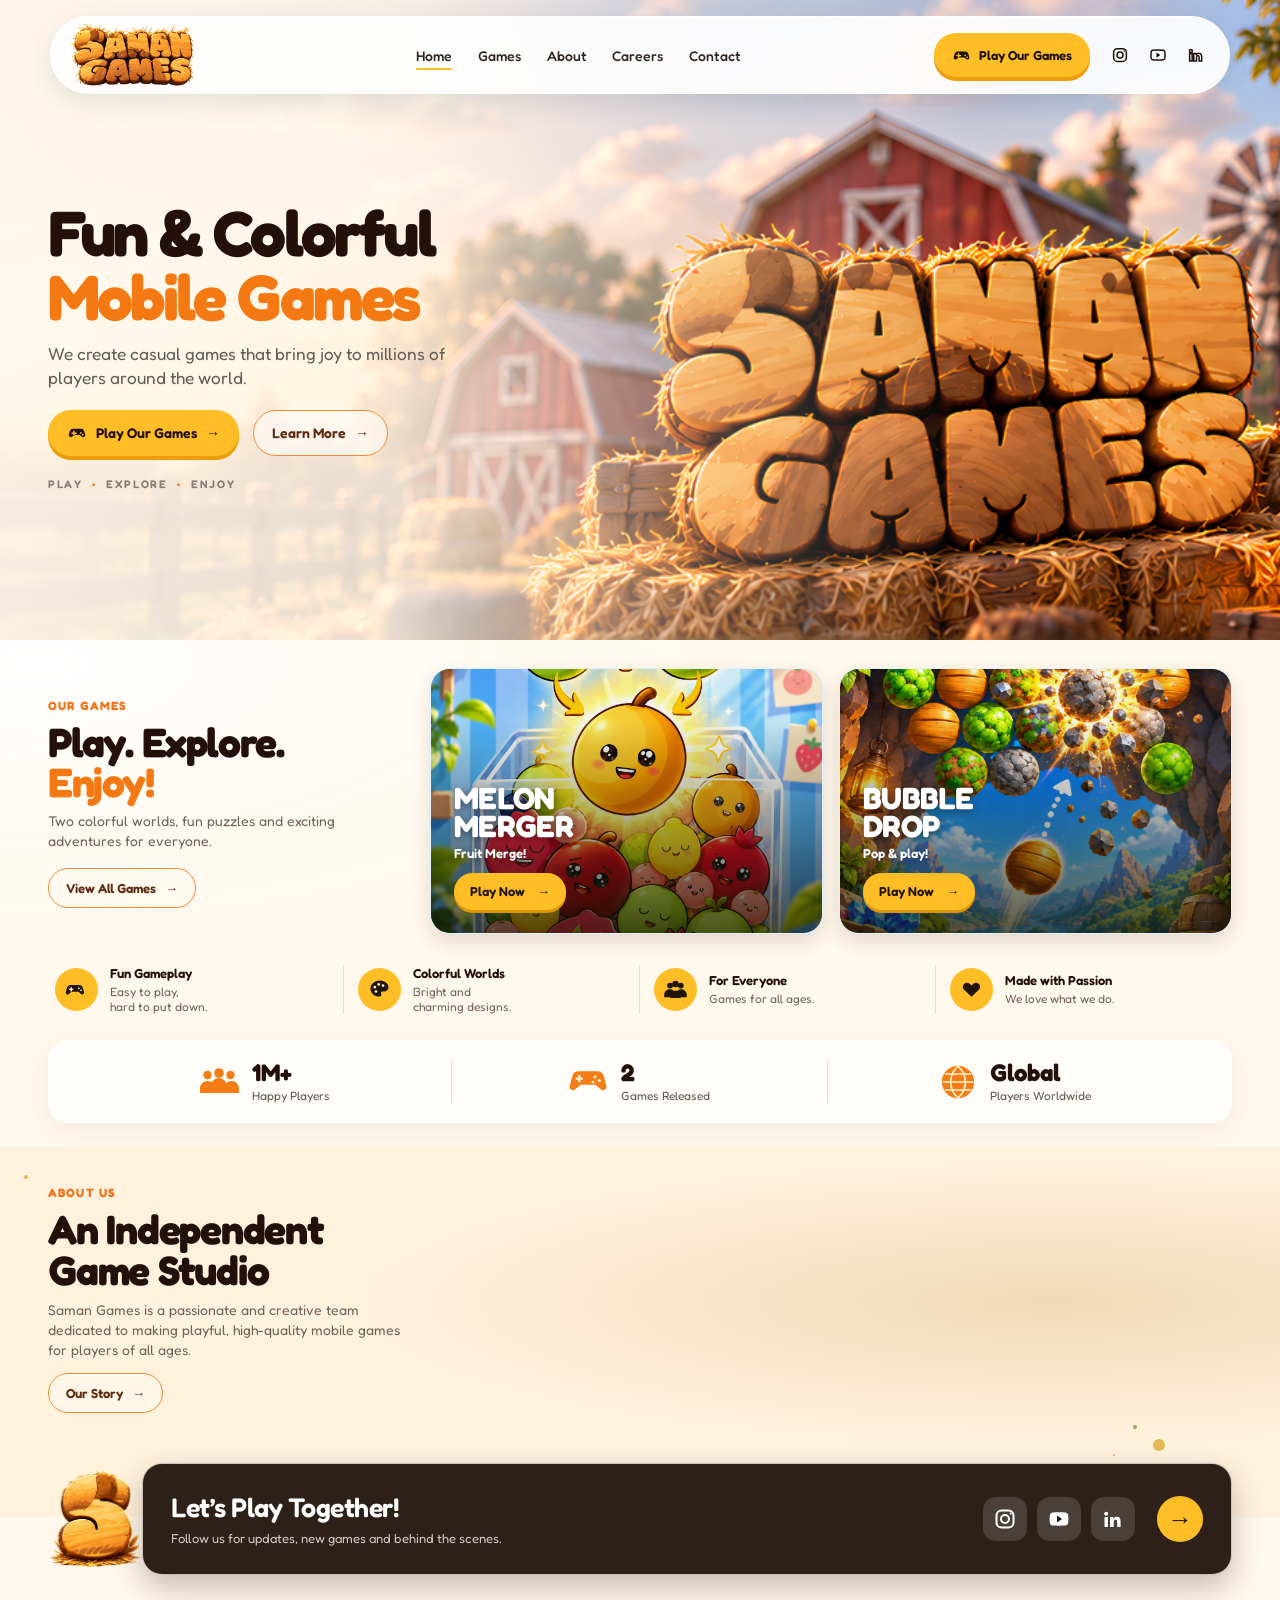
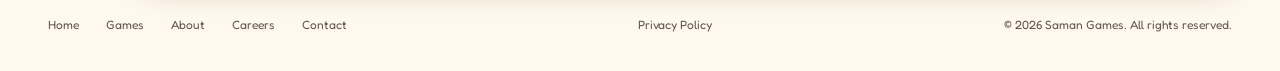
==== commit 30c117df: "Fix logo asset path casing Co-authored-by: Copilot <223556219+Copilot@users.noreply.github.com>" ====
--- a/index.html
+++ b/index.html
@@ -261,7 +261,7 @@
       <div class="contact-section__inner page-shell">
         <img
           class="contact-section__logo"
-          src="src/s-logo.png"
+          src="src/S-logo.png"
           alt="Saman Games"
         />
         <div class="contact-card">
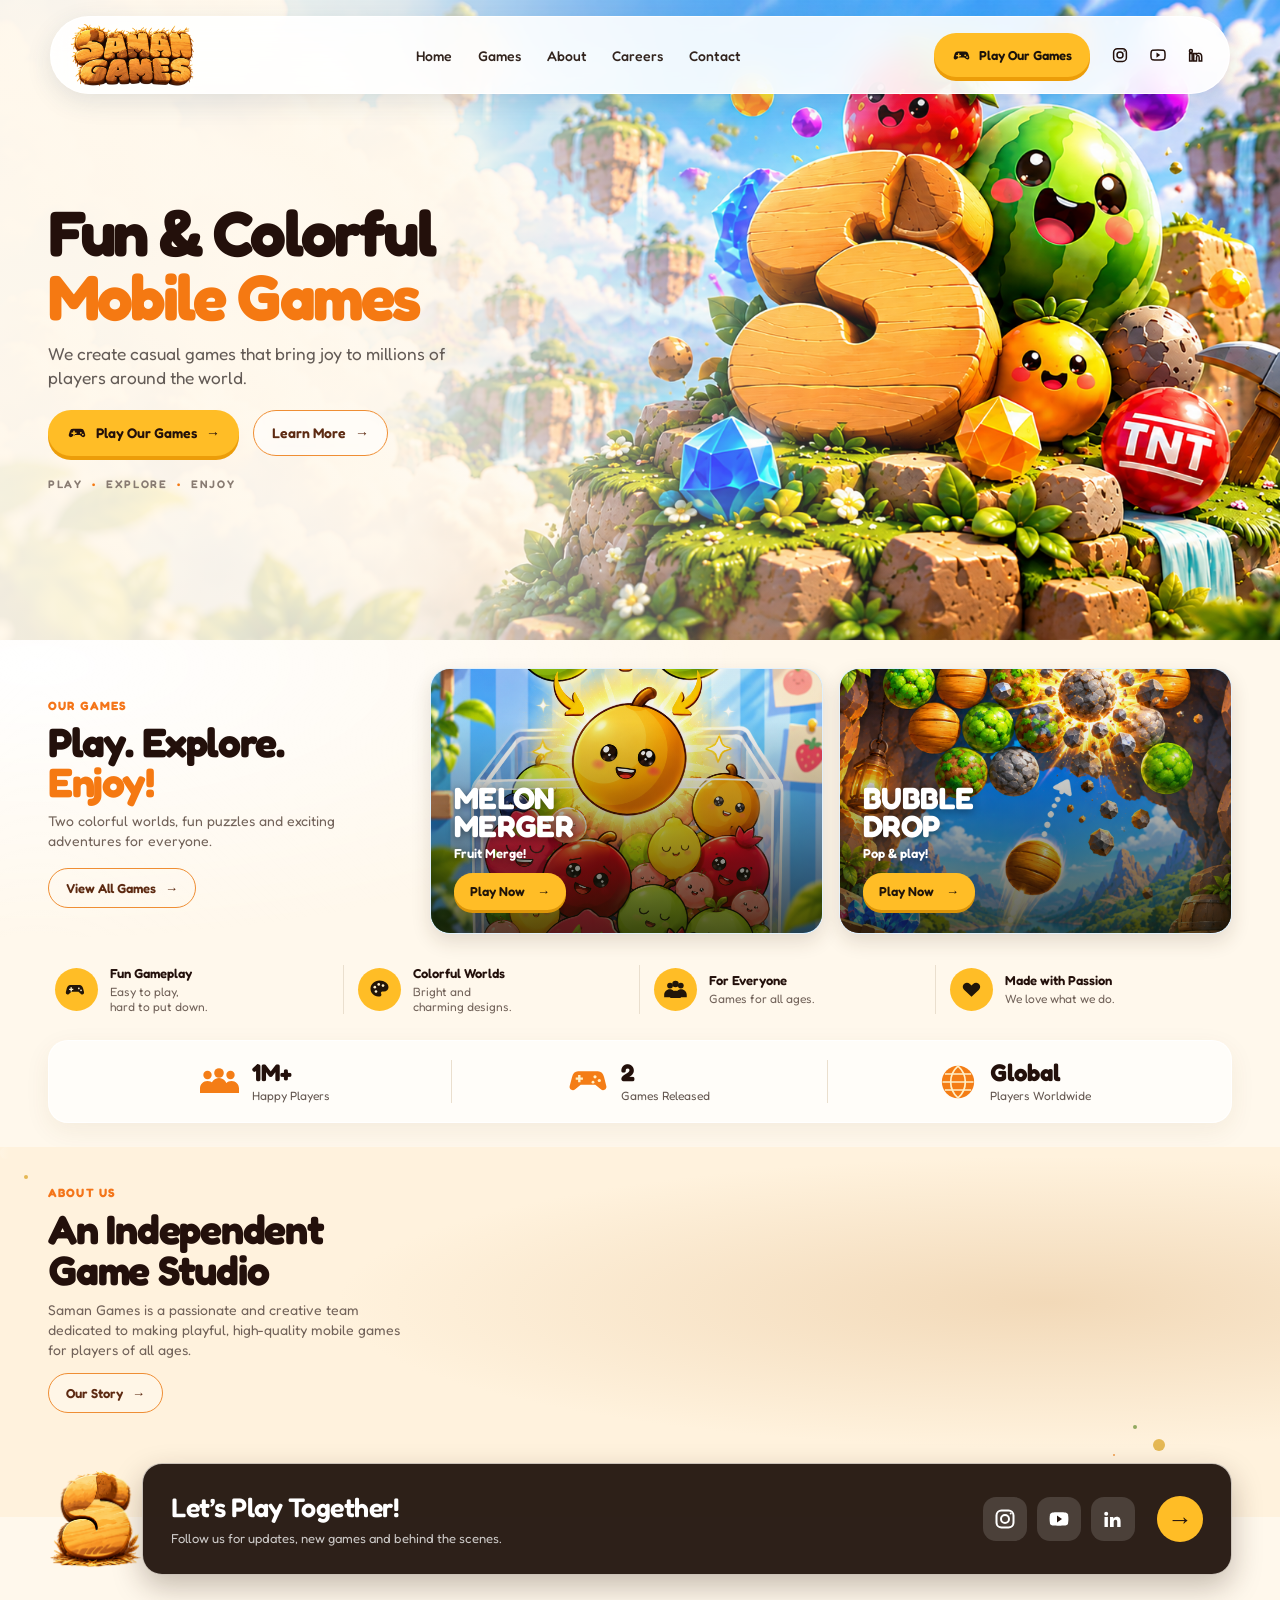
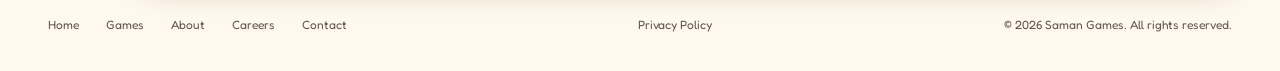
==== commit f8fe45a5: "page_add" ====
--- a/index.html
+++ b/index.html
@@ -40,34 +40,34 @@
 
           <div class="nav-panel" id="site-navigation">
             <nav class="main-nav" aria-label="Main navigation">
-              <a href="#home">Home</a>
-              <a href="#games">Games</a>
-              <a href="#about">About</a>
-              <a href="mailto:samangamesoffical@gmail.com?subject=Careers%20at%20Saman%20Games">Careers</a>
-              <a href="#contact">Contact</a>
+              <a href="index.html">Home</a>
+              <a href="games.html">Games</a>
+              <a href="about.html">About</a>
+              <a href="careers.html">Careers</a>
+              <a href="contact.html">Contact</a>
             </nav>
             <div class="header-actions">
-              <a class="header-games-link" href="#games">
+              <a class="header-games-link" href="games.html">
                 <svg viewBox="0 0 24 24" aria-hidden="true">
                   <path d="M7.2 7h9.6a4 4 0 0 1 3.8 2.8l1.2 4.1a2.4 2.4 0 0 1-3.8 2.6l-2.5-2H8.5l-2.5 2a2.4 2.4 0 0 1-3.8-2.6l1.2-4.1A4 4 0 0 1 7.2 7Zm.3 2.3v2H5.4v1.8h2.1v2h1.8v-2h2.1v-1.8H9.3v-2H7.5Zm9.1 1.4a1.1 1.1 0 1 0 0 2.2 1.1 1.1 0 0 0 0-2.2Zm2.4 2.1a1.1 1.1 0 1 0 0 2.2 1.1 1.1 0 0 0 0-2.2Z" />
                 </svg>
                 Play Our Games
               </a>
               <div class="social-links" aria-label="Social channels">
-                <a href="#contact" aria-label="Instagram">
+                <a href="contact.html" aria-label="Instagram">
                   <svg viewBox="0 0 24 24" aria-hidden="true">
                     <rect x="3.5" y="3.5" width="17" height="17" rx="5" />
                     <circle cx="12" cy="12" r="4" />
                     <circle class="social-links__dot" cx="17.7" cy="6.6" r="1" />
                   </svg>
                 </a>
-                <a href="#contact" aria-label="YouTube">
+                <a href="contact.html" aria-label="YouTube">
                   <svg viewBox="0 0 24 24" aria-hidden="true">
                     <path d="M21 7.5a2.5 2.5 0 0 0-1.8-1.8C17.6 5.3 12 5.3 12 5.3s-5.6 0-7.2.4A2.5 2.5 0 0 0 3 7.5a26 26 0 0 0-.4 4.5 26 26 0 0 0 .4 4.5 2.5 2.5 0 0 0 1.8 1.8c1.6.4 7.2.4 7.2.4s5.6 0 7.2-.4a2.5 2.5 0 0 0 1.8-1.8 26 26 0 0 0 .4-4.5 26 26 0 0 0-.4-4.5Z" />
                     <path class="social-links__play" d="m10 15.5 5-3.5-5-3.5v7Z" />
                   </svg>
                 </a>
-                <a href="#contact" aria-label="LinkedIn">
+                <a href="contact.html" aria-label="LinkedIn">
                   <svg viewBox="0 0 24 24" aria-hidden="true">
                     <path d="M5.2 8.7a2 2 0 1 0 0-4 2 2 0 0 0 0 4ZM3.5 10h3.4v10H3.5V10Zm5.5 0h3.3v1.4h.1a3.6 3.6 0 0 1 3.2-1.7c3.4 0 4 2.2 4 5V20h-3.4v-4.7c0-1.1 0-2.6-1.6-2.6s-1.9 1.2-1.9 2.5V20H9V10Z" />
                   </svg>
@@ -270,20 +270,20 @@
             <p>Follow us for updates, new games and behind the scenes.</p>
           </div>
           <div class="contact-socials" aria-label="Follow Saman Games">
-            <a href="#contact" aria-label="Instagram">
+            <a href="contact.html" aria-label="Instagram">
               <svg viewBox="0 0 24 24" aria-hidden="true">
                 <rect x="3.5" y="3.5" width="17" height="17" rx="5" />
                 <circle cx="12" cy="12" r="4" />
                 <circle class="social-links__dot" cx="17.7" cy="6.6" r="1" />
               </svg>
             </a>
-            <a href="#contact" aria-label="YouTube">
+            <a href="contact.html" aria-label="YouTube">
               <svg viewBox="0 0 24 24" aria-hidden="true">
                 <path d="M21 7.5a2.5 2.5 0 0 0-1.8-1.8C17.6 5.3 12 5.3 12 5.3s-5.6 0-7.2.4A2.5 2.5 0 0 0 3 7.5a26 26 0 0 0-.4 4.5 26 26 0 0 0 .4 4.5 2.5 2.5 0 0 0 1.8 1.8c1.6.4 7.2.4 7.2.4s5.6 0 7.2-.4a2.5 2.5 0 0 0 1.8-1.8 26 26 0 0 0 .4-4.5 26 26 0 0 0-.4-4.5Z" />
                 <path class="social-links__play" d="m10 15.5 5-3.5-5-3.5v7Z" />
               </svg>
             </a>
-            <a href="#contact" aria-label="LinkedIn">
+            <a href="contact.html" aria-label="LinkedIn">
               <svg viewBox="0 0 24 24" aria-hidden="true">
                 <path d="M5.2 8.7a2 2 0 1 0 0-4 2 2 0 0 0 0 4ZM3.5 10h3.4v10H3.5V10Zm5.5 0h3.3v1.4h.1a3.6 3.6 0 0 1 3.2-1.7c3.4 0 4 2.2 4 5V20h-3.4v-4.7c0-1.1 0-2.6-1.6-2.6s-1.9 1.2-1.9 2.5V20H9V10Z" />
               </svg>
@@ -298,11 +298,11 @@
       </div>
       <div class="footer-bottom">
         <nav class="footer-nav" aria-label="Footer navigation">
-          <a href="#home">Home</a>
-          <a href="#games">Games</a>
-          <a href="#about">About</a>
-          <a href="mailto:samangamesoffical@gmail.com?subject=Careers%20at%20Saman%20Games">Careers</a>
-          <a href="#contact">Contact</a>
+          <a href="index.html">Home</a>
+          <a href="games.html">Games</a>
+          <a href="about.html">About</a>
+          <a href="careers.html">Careers</a>
+          <a href="contact.html">Contact</a>
         </nav>
         <a class="site-footer__privacy" href="privacy.html">Privacy Policy</a>
         <span>© 2026 Saman Games. All rights reserved.</span>
--- a/style.css
+++ b/style.css
@@ -1340,3 +1340,601 @@
     transition-duration: 0.01ms !important;
   }
 }
+
+.page-standalone {
+  background:
+    radial-gradient(circle at top right, rgb(243 200 120 / 28%), transparent 33%),
+    linear-gradient(180deg, #fff9f0 0%, #fff8ec 100%);
+}
+
+.page-standalone main {
+  padding-bottom: clamp(72px, 8vw, 120px);
+}
+
+.page-hero {
+  padding: clamp(44px, 6vw, 84px) 0 24px;
+}
+
+.page-hero__inner,
+.page-shell-compact {
+  width: min(var(--page-width), calc(100% - 96px));
+  margin-inline: auto;
+}
+
+.page-hero__chip {
+  display: inline-flex;
+  align-items: center;
+  gap: 8px;
+  padding: 7px 14px;
+  border: 1px solid rgb(108 61 22 / 18%);
+  border-radius: 999px;
+  background: rgb(255 255 255 / 72%);
+  color: #8a4d17;
+  font-size: 12px;
+  font-weight: 700;
+  letter-spacing: 1.2px;
+  text-transform: uppercase;
+}
+
+.page-hero__chip::before {
+  display: inline-block;
+  width: 9px;
+  height: 9px;
+  border-radius: 50%;
+  background: var(--orange);
+  content: "";
+}
+
+.page-hero h1 {
+  max-width: 720px;
+  margin: 18px 0 12px;
+  font-size: clamp(42px, 5vw, 74px);
+  letter-spacing: -1.9px;
+  line-height: 0.98;
+}
+
+.page-hero h1 span {
+  color: var(--orange);
+}
+
+.page-hero p {
+  max-width: 660px;
+  margin: 0;
+  color: var(--ink-soft);
+  font-size: clamp(17px, 1.5vw, 20px);
+  line-height: 1.5;
+}
+
+.page-hero__meta {
+  display: flex;
+  flex-wrap: wrap;
+  gap: 12px;
+  margin-top: 26px;
+}
+
+.page-hero__meta span {
+  display: inline-flex;
+  align-items: center;
+  justify-content: center;
+  min-height: 36px;
+  padding: 0 14px;
+  border: 1px solid rgb(83 48 25 / 10%);
+  border-radius: 999px;
+  background: #fffdf8;
+  color: #5a4034;
+  font-size: 13px;
+  font-weight: 600;
+}
+
+.page-section {
+  padding-top: clamp(36px, 5vw, 66px);
+}
+
+.page-layout {
+  display: grid;
+  grid-template-columns: minmax(0, 1.2fr) minmax(0, 0.8fr);
+  align-items: stretch;
+  gap: clamp(22px, 3vw, 38px);
+}
+
+.page-panel {
+  overflow: hidden;
+  border: 1px solid rgb(83 48 25 / 10%);
+  border-radius: 24px;
+  background: #fffdf8;
+  box-shadow: 0 18px 42px rgb(73 48 24 / 8%);
+}
+
+.page-panel__body {
+  padding: clamp(24px, 3vw, 36px);
+}
+
+.page-kicker {
+  color: #b6662f;
+  font-size: 12px;
+  font-weight: 700;
+  letter-spacing: 1.5px;
+  text-transform: uppercase;
+}
+
+.page-panel h2,
+.page-panel h3 {
+  margin: 12px 0 0;
+  letter-spacing: -0.9px;
+  line-height: 1.1;
+}
+
+.page-panel h2 {
+  font-size: clamp(32px, 4vw, 52px);
+}
+
+.page-panel p {
+  margin: 14px 0 0;
+  color: var(--ink-soft);
+  font-size: 16px;
+  line-height: 1.65;
+}
+
+.page-stats {
+  display: grid;
+  grid-template-columns: repeat(3, minmax(0, 1fr));
+  gap: 14px;
+  margin-top: 26px;
+}
+
+.page-stat {
+  padding: 18px 14px;
+  border-radius: 18px;
+  background: linear-gradient(180deg, #fff5e0 0%, #fffaf3 100%);
+  border: 1px solid rgb(83 48 25 / 8%);
+}
+
+.page-stat strong {
+  display: block;
+  color: var(--ink);
+  font-size: clamp(22px, 2vw, 30px);
+  letter-spacing: -1px;
+}
+
+.page-stat span {
+  display: block;
+  margin-top: 6px;
+  color: var(--ink-soft);
+  font-size: 13px;
+}
+
+.page-checks {
+  display: grid;
+  gap: 12px;
+  margin-top: 26px;
+}
+
+.page-checks li {
+  display: flex;
+  align-items: flex-start;
+  gap: 12px;
+  list-style: none;
+  color: #49372f;
+  font-size: 15px;
+  line-height: 1.5;
+}
+
+.page-checks li::before {
+  display: inline-grid;
+  width: 22px;
+  height: 22px;
+  place-items: center;
+  margin-top: 1px;
+  border-radius: 50%;
+  background: #e8f2d9;
+  color: #58763e;
+  content: "✓";
+  font-size: 13px;
+  font-weight: 700;
+}
+
+.games-page__grid {
+  display: grid;
+  grid-template-columns: repeat(3, minmax(0, 1fr));
+  gap: clamp(18px, 2vw, 28px);
+  margin-top: 28px;
+}
+
+.games-page__card {
+  overflow: hidden;
+  border: 1px solid rgb(83 48 25 / 10%);
+  border-radius: 24px;
+  background: #fffdf8;
+  box-shadow: 0 18px 40px rgb(73 48 24 / 10%);
+}
+
+.games-page__card img {
+  display: block;
+  width: 100%;
+  aspect-ratio: 5 / 4;
+  object-fit: cover;
+}
+
+.games-page__content {
+  padding: 22px 20px 18px;
+}
+
+.games-page__content .page-kicker {
+  display: inline-block;
+  margin-bottom: 10px;
+}
+
+.games-page__content h3 {
+  margin: 0;
+  font-size: clamp(22px, 2.4vw, 30px);
+}
+
+.games-page__content p {
+  margin-top: 10px;
+  font-size: 15px;
+}
+
+.games-page__footer {
+  display: flex;
+  align-items: center;
+  justify-content: space-between;
+  gap: 14px;
+  margin-top: 20px;
+  padding-top: 18px;
+  border-top: 1px solid rgb(83 48 25 / 8%);
+}
+
+.games-page__footer span {
+  color: var(--ink-soft);
+  font-size: 13px;
+  font-weight: 600;
+}
+
+.games-page__footer a {
+  font-weight: 700;
+  color: #8d4a12;
+}
+
+.timeline {
+  display: grid;
+  gap: 16px;
+  margin-top: 22px;
+}
+
+.timeline__item {
+  display: grid;
+  grid-template-columns: 92px minmax(0, 1fr);
+  gap: 18px;
+  align-items: start;
+  padding: 18px 18px 18px 0;
+  border-bottom: 1px solid rgb(83 48 25 / 8%);
+}
+
+.timeline__year {
+  display: inline-flex;
+  align-items: center;
+  justify-content: center;
+  width: 92px;
+  min-height: 42px;
+  border-radius: 999px;
+  background: #ffe8af;
+  color: #7b4318;
+  font-size: 14px;
+  font-weight: 700;
+}
+
+.timeline__item h3 {
+  margin: 0;
+  font-size: 20px;
+}
+
+.timeline__item p {
+  margin-top: 8px;
+  font-size: 15px;
+}
+
+.careers-list {
+  display: grid;
+  grid-template-columns: repeat(3, minmax(0, 1fr));
+  gap: 18px;
+  margin-top: 28px;
+}
+
+.career-card {
+  display: flex;
+  flex-direction: column;
+  gap: 18px;
+  min-height: 250px;
+  padding: 22px 20px;
+  border: 1px solid rgb(83 48 25 / 10%);
+  border-radius: 24px;
+  background: #fffdf8;
+  box-shadow: 0 16px 38px rgb(73 48 24 / 8%);
+}
+
+.career-card__tag {
+  display: inline-flex;
+  width: fit-content;
+  padding: 7px 10px;
+  border-radius: 999px;
+  background: #fff0cc;
+  color: #7b4318;
+  font-size: 11px;
+  font-weight: 700;
+  letter-spacing: 0.9px;
+  text-transform: uppercase;
+}
+
+.career-card h3 {
+  margin: 0;
+  font-size: 24px;
+}
+
+.career-card p {
+  margin: 0;
+  color: var(--ink-soft);
+  font-size: 15px;
+  line-height: 1.5;
+}
+
+.career-card ul {
+  margin: 0;
+  padding-left: 18px;
+  color: #49372f;
+  font-size: 14px;
+  line-height: 1.7;
+}
+
+.contact-layout {
+  display: grid;
+  grid-template-columns: minmax(0, 0.95fr) minmax(0, 1.05fr);
+  gap: clamp(24px, 3vw, 42px);
+  align-items: stretch;
+  margin-top: 18px;
+}
+
+.contact-card {
+  display: grid;
+  gap: 18px;
+  padding: clamp(22px, 3vw, 30px);
+}
+
+.contact-card--feature {
+  display: flex;
+  flex-direction: column;
+  min-height: 620px;
+  padding: clamp(28px, 3vw, 38px) clamp(26px, 2.5vw, 34px) clamp(18px, 2vw, 22px);
+  border: 0;
+  border-radius: 34px;
+  background: #2b1b12;
+  box-shadow: none;
+  overflow: hidden;
+}
+
+.contact-card__eyebrow {
+  margin-top: 10px;
+  color: #f29d45;
+  font-size: 16px;
+  font-weight: 700;
+  letter-spacing: 1.6px;
+  text-transform: uppercase;
+}
+
+.contact-card__feature-body {
+  display: grid;
+  grid-template-columns: minmax(0, 1fr) auto;
+  align-items: center;
+  gap: 18px;
+  margin-top: 8px;
+  flex: 1;
+}
+
+.contact-card__title {
+  margin: 0;
+  max-width: 330px;
+  color: #fffaf4;
+  font-size: clamp(52px, 5vw, 110px);
+  font-weight: 700;
+  letter-spacing: -0.07em;
+  line-height: 0.76;
+  text-align: left;
+  text-transform: lowercase;
+}
+
+.contact-card__socials {
+  display: flex;
+  flex-direction: column;
+  align-items: center;
+  gap: 12px;
+  margin: 0 0 0 auto;
+  padding-top: 8px;
+}
+
+.contact-card__socials a {
+  display: grid;
+  place-items: center;
+  width: 52px;
+  height: 52px;
+  border: 1px solid rgba(255, 255, 255, 0.18);
+  border-radius: 14px;
+  background: rgba(255, 255, 255, 0.04);
+  color: #fffaf4;
+  transition: transform 0.2s ease, background 0.2s ease, border-color 0.2s ease;
+}
+
+.contact-card__socials a:hover,
+.contact-card__socials a:focus-visible {
+  transform: translateY(-2px);
+  background: rgba(255, 255, 255, 0.08);
+  border-color: rgba(255, 255, 255, 0.28);
+}
+
+.contact-card__socials svg {
+  width: 19px;
+  height: 19px;
+  fill: none;
+  stroke: currentColor;
+  stroke-width: 1.8;
+  stroke-linecap: round;
+  stroke-linejoin: round;
+}
+
+.contact-card__socials .social-links__dot,
+.contact-card__socials .social-links__play {
+  fill: currentColor;
+  stroke: none;
+}
+
+.contact-card__mail {
+  display: flex;
+  align-items: center;
+  gap: 16px;
+  width: min(100%, 490px);
+  margin-top: auto;
+  padding: 12px 16px 12px 12px;
+  border-radius: 18px;
+  background: #f5f0e6;
+  color: #2d1b13;
+  box-shadow: 0 10px 0 rgba(255, 255, 255, 0.06);
+}
+
+.contact-card__mail-icon {
+  display: grid;
+  width: 44px;
+  height: 44px;
+  place-items: center;
+  border-radius: 12px;
+  background: #f5c868;
+  color: #2b1b12;
+  font-size: 22px;
+  flex-shrink: 0;
+}
+
+.contact-card__mail-value {
+  overflow-wrap: anywhere;
+  font-size: clamp(15px, 1.45vw, 18px);
+  font-weight: 600;
+}
+
+.contact-row {
+  display: flex;
+  align-items: center;
+  gap: 16px;
+  padding: 16px 18px;
+  border: 1px solid rgb(83 48 25 / 10%);
+  border-radius: 18px;
+  background: #fffdf8;
+}
+
+.contact-row__icon {
+  display: grid;
+  width: 42px;
+  height: 42px;
+  place-items: center;
+  border-radius: 12px;
+  background: #ffe8af;
+  color: #7b4318;
+  font-size: 18px;
+}
+
+.contact-row strong,
+.contact-row a {
+  display: block;
+  font-size: 15px;
+  line-height: 1.4;
+}
+
+.contact-form {
+  display: grid;
+  gap: 16px;
+  padding: clamp(22px, 3vw, 32px);
+  border: 1px solid rgba(83, 48, 25, 0.12);
+  border-radius: 30px;
+  background: rgba(255, 255, 255, 0.28);
+}
+
+.contact-form .page-kicker {
+  color: #d98535;
+  font-size: 12px;
+}
+
+.contact-form h2 {
+  margin: 0;
+  font-size: clamp(50px, 4.1vw, 86px);
+  line-height: 0.9;
+  letter-spacing: -0.08em;
+}
+
+.contact-form form {
+  display: grid;
+  gap: 16px;
+}
+
+.contact-form label {
+  display: grid;
+  gap: 10px;
+  color: #4d3a32;
+  font-size: 14px;
+  font-weight: 600;
+}
+
+.contact-form input,
+.contact-form textarea {
+  width: 100%;
+  margin: 0;
+  padding: 13px 14px;
+  border: 1px solid rgba(83, 48, 25, 0.13);
+  border-radius: 14px;
+  background: rgba(255, 255, 255, 0.7);
+  color: var(--ink);
+  font: inherit;
+  box-shadow: inset 0 0 0 1px rgba(255, 255, 255, 0.12);
+}
+
+.contact-form textarea {
+  min-height: 132px;
+  resize: vertical;
+}
+
+.contact-form button {
+  justify-self: start;
+  min-width: 180px;
+  margin-top: 8px;
+  border: 0;
+  box-shadow: 0 5px 0 #d88f0b;
+}
+
+@media (max-width: 980px) {
+  .games-page__grid,
+  .careers-list {
+    grid-template-columns: repeat(2, minmax(0, 1fr));
+  }
+
+  .page-layout,
+  .contact-layout {
+    grid-template-columns: 1fr;
+  }
+}
+
+@media (max-width: 640px) {
+  .page-hero__inner,
+  .page-shell-compact {
+    width: min(var(--page-width), calc(100% - 40px));
+  }
+
+  .games-page__grid,
+  .careers-list,
+  .page-stats {
+    grid-template-columns: 1fr;
+  }
+
+  .timeline__item {
+    grid-template-columns: 1fr;
+    gap: 10px;
+  }
+
+  .timeline__year {
+    width: fit-content;
+    padding-inline: 14px;
+  }
+}
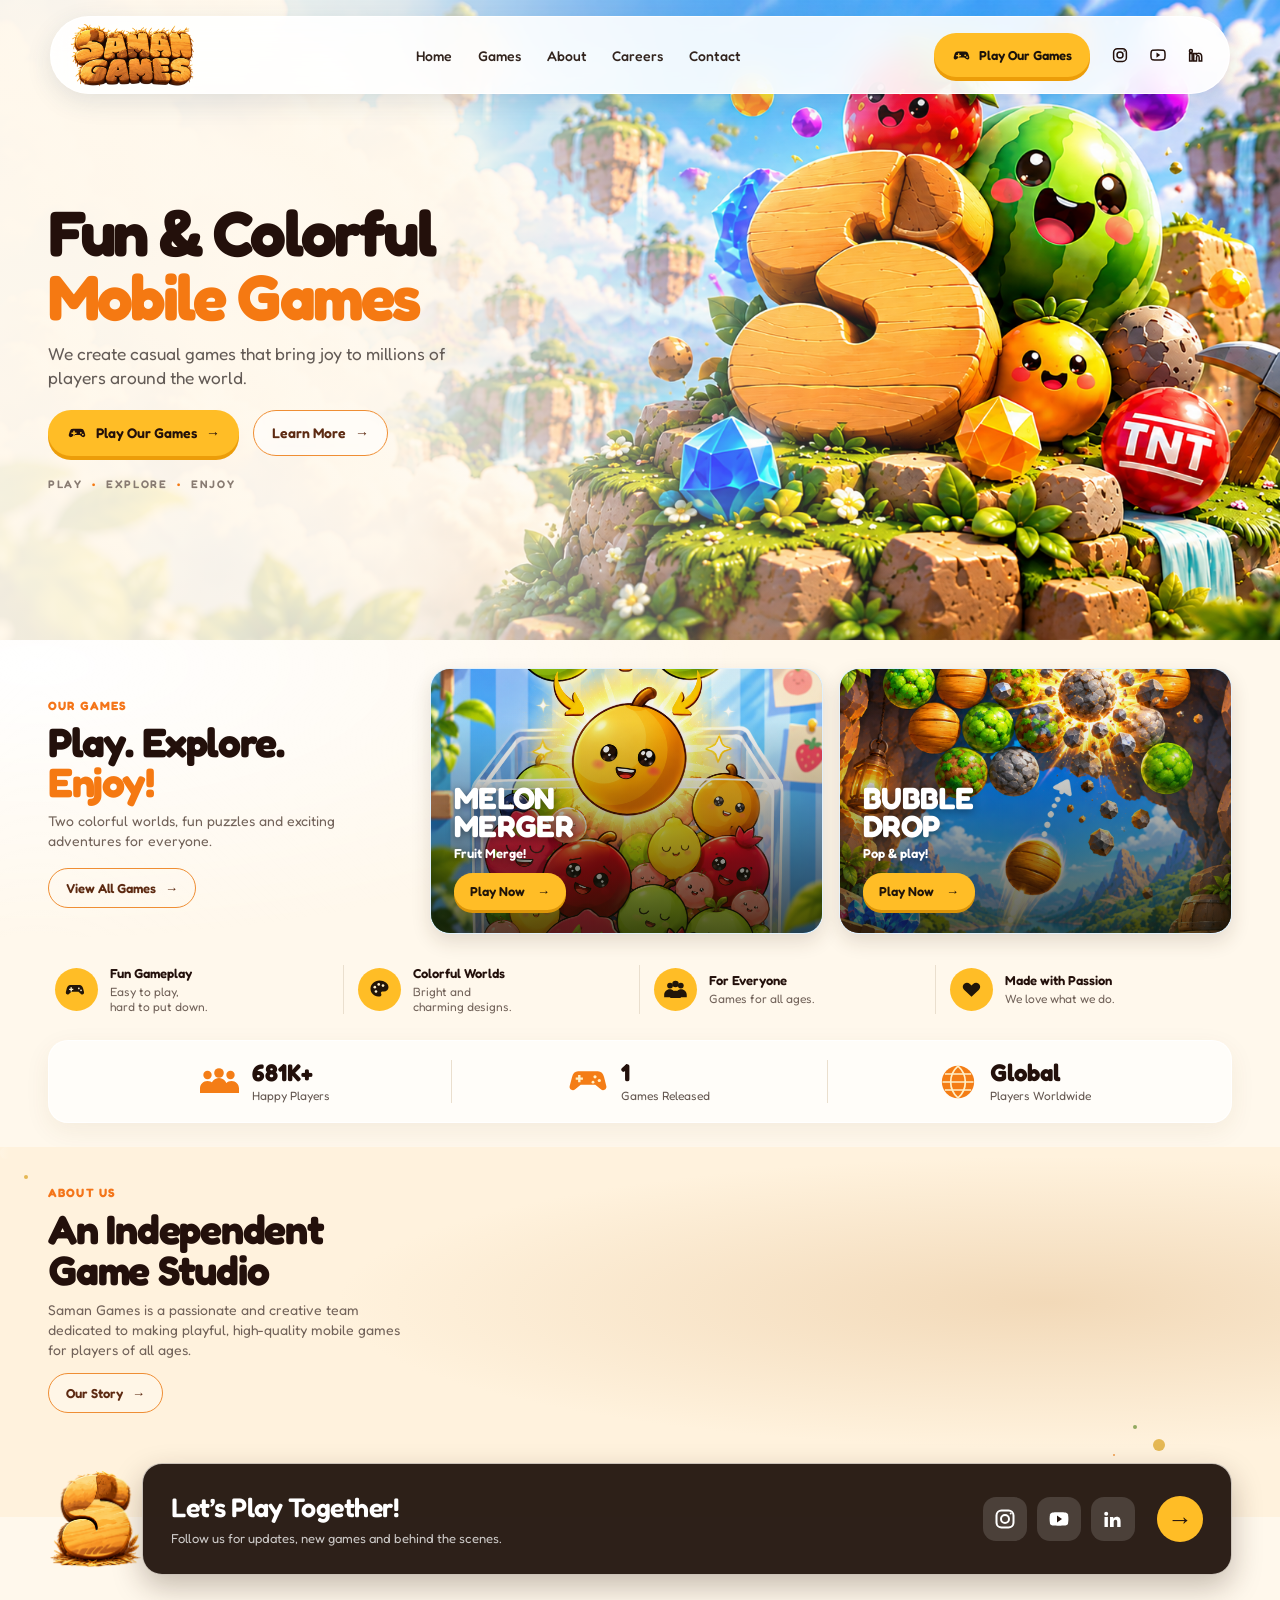
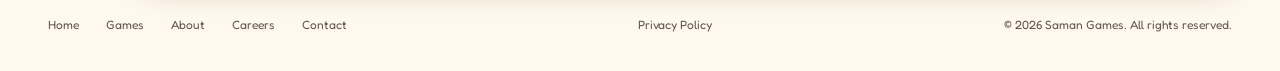
==== commit 786d2fce: "update" ====
--- a/index.html
+++ b/index.html
@@ -2,6 +2,7 @@
 <html lang="en">
   <head>
     <meta charset="UTF-8" />
+    <link rel="icon" type="image/png" href="assets/images/brand/s-logo.png" />
     <meta name="viewport" content="width=device-width, initial-scale=1.0" />
     <meta
       name="description"
@@ -15,15 +16,25 @@
       href="https://fonts.googleapis.com/css2?family=Fredoka:wght@400;500;600;700&display=swap"
       rel="stylesheet"
     />
-    <link rel="stylesheet" href="style.css" />
-    <link rel="stylesheet" href="home.css" />
+    <link rel="stylesheet" href="assets/css/style.css" />
+    <link rel="stylesheet" href="assets/css/home.css" />
+    <link rel="stylesheet" href="assets/css/animations.css" />
+    <script>
+      if (!window.matchMedia('(prefers-reduced-motion: reduce)').matches) {
+        document.documentElement.classList.add('js-motion');
+        // If the animation script never loads, show everything instead of leaving it hidden.
+        setTimeout(() => {
+          if (!window.samanMotion) document.documentElement.classList.remove('js-motion');
+        }, 2500);
+      }
+    </script>
   </head>
   <body>
     <main>
       <section class="hero" id="home" aria-labelledby="hero-title">
         <header class="site-header">
           <a class="brand" href="#home" aria-label="Saman Games home">
-            <img src="src/samangames_logo.png" alt="Saman Games" />
+            <img src="assets/images/brand/samangames-logo.png" alt="Saman Games" />
           </a>
 
           <button
@@ -106,23 +117,23 @@
 
       <section class="games-section" id="games" aria-labelledby="games-title">
         <div class="games-section__inner page-shell">
-          <div class="games-intro">
-            <span class="eyebrow">Our Games</span>
-            <h2 id="games-title">Play. Explore.<br /><span>Enjoy!</span></h2>
-            <p>
+          <div class="games-intro" data-reveal-stagger="90">
+            <span class="eyebrow" data-reveal>Our Games</span>
+            <h2 id="games-title" data-reveal>Play. Explore.<br /><span>Enjoy!</span></h2>
+            <p data-reveal>
               Two colorful worlds, fun puzzles and exciting adventures for
               everyone.
             </p>
-            <a class="button button--outline" href="#contact">
+            <a class="button button--outline" href="#contact" data-reveal>
               View All Games <span aria-hidden="true">→</span>
             </a>
           </div>
 
-          <div class="game-grid">
-            <article class="game-card">
+          <div class="game-grid" data-reveal-stagger="140">
+            <article class="game-card" data-reveal="pop">
               <img
                 class="game-card__image"
-                src="src/melon-merger.png"
+                src="assets/images/games/melon-merger.png"
                 alt="Colorful fruit characters in Melon Merger"
                 loading="lazy"
               />
@@ -134,10 +145,10 @@
                 </a>
               </div>
             </article>
-            <article class="game-card game-card--adventure">
+            <article class="game-card game-card--adventure" data-reveal="pop">
               <img
                 class="game-card__image"
-                src="src/bubbledrop.png"
+                src="assets/images/games/bubble-drop.png"
                 alt="A colorful bubble-popping puzzle game"
                 loading="lazy"
               />
@@ -152,8 +163,8 @@
           </div>
         </div>
 
-        <div class="features page-shell" aria-label="What makes our games special">
-          <article class="feature">
+        <div class="features page-shell" aria-label="What makes our games special" data-reveal-stagger="110">
+          <article class="feature" data-reveal>
             <span class="feature__icon" aria-hidden="true">
               <svg viewBox="0 0 32 32" xmlns="http://www.w3.org/2000/svg">
                 <path fill="currentColor" d="M8.1 10.2c-2.3 0-3.8 1.7-4.5 4.3l-1.2 4.7c-.6 2.4 2 4 3.9 2.4l3.2-2.7h9l3.2 2.7c1.9 1.6 4.5 0 3.9-2.4l-1.2-4.7c-.7-2.6-2.2-4.3-4.5-4.3H8.1Z"/>
@@ -164,7 +175,7 @@
             </span>
             <span><strong>Fun Gameplay</strong><small>Easy to play,<br />hard to put down.</small></span>
           </article>
-          <article class="feature">
+          <article class="feature" data-reveal>
             <span class="feature__icon" aria-hidden="true">
               <svg viewBox="0 0 32 32" xmlns="http://www.w3.org/2000/svg">
                 <path fill="currentColor" d="M16 4.5c-6.4 0-11.5 4.7-11.5 10.6 0 5.4 4.4 9.7 9.7 9.7h2.1c1.8 0 2.8-1.9 1.8-3.4-.8-1.2.1-2.8 1.5-2.8h2.2c3.1 0 5.7-2.5 5.7-5.6C27.5 8.3 22.4 4.5 16 4.5Z"/>
@@ -176,7 +187,7 @@
             </span>
             <span><strong>Colorful Worlds</strong><small>Bright and<br />charming designs.</small></span>
           </article>
-          <article class="feature">
+          <article class="feature" data-reveal>
             <span class="feature__icon" aria-hidden="true">
               <svg viewBox="0 0 32 32" xmlns="http://www.w3.org/2000/svg">
                 <g fill="currentColor">
@@ -190,7 +201,7 @@
             </span>
             <span><strong>For Everyone</strong><small>Games for all ages.</small></span>
           </article>
-          <article class="feature">
+          <article class="feature" data-reveal>
             <span class="feature__icon" aria-hidden="true">
               <svg viewBox="0 0 32 32" xmlns="http://www.w3.org/2000/svg">
                 <path fill="#211509" d="M16 25.2 6.8 16.5C1.3 11.3 8.7 4.2 14 9l2 1.8L18 9c5.3-4.8 12.7 2.3 7.2 7.5L16 25.2Z"/>
@@ -200,7 +211,7 @@
           </article>
         </div>
 
-        <div class="stats page-shell" aria-label="Saman Games in numbers">
+        <div class="stats page-shell" aria-label="Saman Games in numbers" data-reveal>
           <div class="stat">
             <span class="stat__icon stat__icon--players" aria-hidden="true">
               <svg viewBox="0 0 40 32" xmlns="http://www.w3.org/2000/svg">
@@ -212,7 +223,7 @@
                 </g>
               </svg>
             </span>
-            <span><strong>1M+</strong><small>Happy Players</small></span>
+            <span><strong data-count="1000000" data-suffix="+">1M+</strong><small>Happy Players</small></span>
           </div>
           <div class="stat">
             <span class="stat__icon stat__icon--controller" aria-hidden="true">
@@ -224,7 +235,7 @@
                 <circle cx="25" cy="16.2" r="1.4" fill="#fff0c8"/>
               </svg>
             </span>
-            <span><strong>2</strong><small>Games Released</small></span>
+            <span><strong data-count="2">2</strong><small>Games Released</small></span>
           </div>
           <div class="stat">
             <span class="stat__icon stat__icon--target" aria-hidden="true">
@@ -241,14 +252,14 @@
 
       <section class="about-section" id="about" aria-labelledby="about-title">
         <div class="about-section__inner page-shell">
-          <div class="about-copy">
-            <span class="eyebrow">About Us</span>
-            <h2 id="about-title">An Independent<br />Game Studio</h2>
-            <p>
+          <div class="about-copy" data-reveal-stagger="90">
+            <span class="eyebrow" data-reveal>About Us</span>
+            <h2 id="about-title" data-reveal>An Independent<br />Game Studio</h2>
+            <p data-reveal>
               Saman Games is a passionate and creative team dedicated to making
               playful, high-quality mobile games for players of all ages.
             </p>
-            <a class="button button--outline" href="#contact">
+            <a class="button button--outline" href="#contact" data-reveal>
               Our Story <span aria-hidden="true">→</span>
             </a>
           </div>
@@ -261,10 +272,11 @@
       <div class="contact-section__inner page-shell">
         <img
           class="contact-section__logo"
-          src="src/S-logo.png"
+          src="assets/images/brand/s-logo.png"
           alt="Saman Games"
+          data-reveal="spin"
         />
-        <div class="contact-card">
+        <div class="contact-card" data-reveal>
           <div class="contact-copy">
             <h2 id="contact-title">Let’s Play Together!</h2>
             <p>Follow us for updates, new games and behind the scenes.</p>
@@ -291,7 +303,7 @@
           </div>
           <a
             class="contact-card__arrow"
-            href="mailto:samangamesoffical@gmail.com"
+            href="mailto:samangamesofficial@gmail.com"
             aria-label="Email Saman Games"
           >→</a>
         </div>
@@ -309,36 +321,7 @@
       </div>
     </footer>
 
-    <script>
-      const menuToggle = document.querySelector(".menu-toggle");
-      const siteHeader = document.querySelector(".site-header");
-      const navigationLinks = document.querySelectorAll(
-        ".main-nav a, .header-actions a, .social-links a",
-      );
-
-      const closeMenu = () => {
-        menuToggle.setAttribute("aria-expanded", "false");
-        menuToggle.setAttribute("aria-label", "Open navigation menu");
-        siteHeader.classList.remove("is-menu-open");
-      };
-
-      menuToggle.addEventListener("click", () => {
-        const isExpanded = menuToggle.getAttribute("aria-expanded") === "true";
-        menuToggle.setAttribute("aria-expanded", String(!isExpanded));
-        menuToggle.setAttribute(
-          "aria-label",
-          isExpanded ? "Open navigation menu" : "Close navigation menu",
-        );
-        siteHeader.classList.toggle("is-menu-open", !isExpanded);
-      });
-
-      navigationLinks.forEach((link) => {
-        link.addEventListener("click", closeMenu);
-      });
-
-      document.addEventListener("keydown", (event) => {
-        if (event.key === "Escape") closeMenu();
-      });
-    </script>
+    <script src="assets/js/menu.js"></script>
+    <script src="assets/js/home-animations.js"></script>
   </body>
 </html>
--- a/assets/css/style.css
+++ b/assets/css/style.css
@@ -0,0 +1,2311 @@
+:root {
+  color-scheme: light;
+  font-family: "Fredoka", sans-serif;
+  font-synthesis: none;
+  text-rendering: optimizeLegibility;
+  -webkit-font-smoothing: antialiased;
+  -moz-osx-font-smoothing: grayscale;
+
+  --ink: #321407;
+  --ink-soft: #644b3c;
+  --paper: #fff8ec;
+  --paper-deep: #f8edda;
+  --gold: #ffb82e;
+  --orange: #ee7b2b;
+  --green: #789647;
+  --blue: #4f89aa;
+  --page-width: 1280px;
+}
+
+* {
+  box-sizing: border-box;
+}
+
+html {
+  min-width: 320px;
+  scroll-behavior: smooth;
+  scroll-padding-top: 24px;
+}
+
+body {
+  min-width: 320px;
+  margin: 0;
+  background: var(--paper);
+  color: var(--ink);
+}
+
+body,
+button,
+a {
+  font-family: "Fredoka", sans-serif;
+}
+
+button,
+a {
+  -webkit-tap-highlight-color: transparent;
+}
+
+a {
+  color: inherit;
+  text-decoration: none;
+}
+
+img,
+svg {
+  display: block;
+}
+
+.page-shell {
+  width: min(var(--page-width), calc(100% - 64px));
+  margin-inline: auto;
+}
+
+.section-pad {
+  padding-block: clamp(72px, 8vw, 116px);
+}
+
+.hero {
+  position: relative;
+  isolation: isolate;
+  display: flex;
+  aspect-ratio: 1536 / 442;
+  min-height: 0;
+  flex-direction: column;
+  overflow: hidden;
+  background-color: #e6a969;
+  background-image: url("../images/backgrounds/hero.png");
+  background-position: center top;
+  background-repeat: no-repeat;
+  background-size: 100% auto;
+}
+
+.hero__shade {
+  position: absolute;
+  z-index: -1;
+  inset: 0;
+  background:
+    linear-gradient(90deg, rgb(255 231 194 / 83%) 0%, rgb(255 231 194 / 64%) 32%, rgb(255 231 194 / 10%) 67%, transparent 100%),
+    linear-gradient(0deg, rgb(57 25 8 / 15%), transparent 35%);
+}
+
+.site-header {
+  position: relative;
+  z-index: 5;
+  display: grid;
+  width: min(1440px, calc(100% - 64px));
+  min-height: 66px;
+  grid-template-columns: 124px minmax(0, 1fr);
+  align-items: center;
+  gap: 18px;
+  margin: 14px auto 0;
+  padding: 5px 22px 5px 16px;
+  border: 1px solid rgb(255 255 255 / 70%);
+  border-radius: 999px;
+  background: rgb(255 250 241 / 88%);
+  box-shadow: 0 12px 35px rgb(58 34 14 / 13%);
+  backdrop-filter: blur(16px);
+  -webkit-backdrop-filter: blur(16px);
+}
+
+.brand {
+  display: block;
+  width: 112px;
+  line-height: 0;
+}
+
+.brand img {
+  width: 100%;
+  height: auto;
+}
+
+.nav-panel {
+  display: flex;
+  min-width: 0;
+  align-items: center;
+  justify-content: space-between;
+  gap: 28px;
+}
+
+.main-nav {
+  display: flex;
+  flex: 1 1 auto;
+  align-items: center;
+  justify-content: center;
+  gap: clamp(22px, 4vw, 58px);
+}
+
+.main-nav a {
+  position: relative;
+  padding-block: 8px;
+  font-size: 15px;
+  font-weight: 600;
+}
+
+.main-nav a::after {
+  position: absolute;
+  right: 0;
+  bottom: 2px;
+  left: 0;
+  height: 2px;
+  transform: scaleX(0);
+  transform-origin: left;
+  border-radius: 2px;
+  background: var(--orange);
+  content: "";
+  transition: transform 160ms ease;
+}
+
+.main-nav a:hover::after,
+.main-nav a:focus-visible::after {
+  transform: scaleX(1);
+}
+
+.social-links {
+  display: flex;
+  flex: 0 0 auto;
+  align-items: center;
+  gap: 16px;
+}
+
+.social-links a {
+  display: grid;
+  width: 34px;
+  height: 34px;
+  place-items: center;
+  border: 1px solid transparent;
+  border-radius: 50%;
+  transition:
+    transform 160ms ease,
+    background-color 160ms ease,
+    border-color 160ms ease;
+}
+
+.social-links a:hover {
+  transform: translateY(-2px);
+  border-color: rgb(50 20 7 / 10%);
+  background: rgb(255 184 46 / 18%);
+}
+
+.social-links svg {
+  width: 19px;
+  height: 19px;
+  fill: none;
+  stroke: currentColor;
+  stroke-width: 2;
+}
+
+.social-links__dot,
+.social-links__play {
+  fill: currentColor;
+  stroke: none;
+}
+
+.menu-toggle {
+  display: none;
+}
+
+.hero__content {
+  z-index: 1;
+  position: absolute;
+  top: 22%;
+  left: 50%;
+  width: min(var(--page-width), calc(100% - 64px));
+  margin: 0;
+  transform: translateX(-50%);
+}
+
+.hero__eyebrow,
+.eyebrow {
+  display: inline-flex;
+  align-items: center;
+  gap: 8px;
+  color: var(--orange);
+  font-size: 13px;
+  font-weight: 700;
+  letter-spacing: 1.25px;
+  text-transform: uppercase;
+}
+
+.hero__eyebrow {
+  color: #7a431c;
+}
+
+.hero__spark {
+  color: #e89122;
+  font-size: 18px;
+}
+
+.hero__content h1 {
+  max-width: 650px;
+  margin: 10px 0 12px;
+  font-size: clamp(42px, 4.5vw, 66px);
+  font-weight: 700;
+  letter-spacing: -1.8px;
+  line-height: 0.98;
+}
+
+.hero__content > p {
+  max-width: 470px;
+  margin: 0;
+  color: #533321;
+  font-size: clamp(16px, 1.3vw, 19px);
+  line-height: 1.42;
+}
+
+.hero__actions {
+  display: flex;
+  flex-wrap: wrap;
+  gap: 14px;
+  margin-top: 22px;
+}
+
+.button {
+  display: inline-flex;
+  min-height: 48px;
+  align-items: center;
+  justify-content: center;
+  gap: 10px;
+  padding: 0 23px;
+  border: 1px solid transparent;
+  border-radius: 999px;
+  font-size: 15px;
+  font-weight: 600;
+  transition:
+    transform 160ms ease,
+    box-shadow 160ms ease,
+    background-color 160ms ease;
+  white-space: nowrap;
+}
+
+.button:hover {
+  transform: translateY(-2px);
+}
+
+.button:focus-visible,
+a:focus-visible,
+button:focus-visible {
+  outline: 3px solid #3e7b99;
+  outline-offset: 3px;
+}
+
+.button--primary {
+  background: var(--gold);
+  box-shadow: 0 5px 0 #dc8e1c, 0 10px 22px rgb(118 65 13 / 15%);
+}
+
+.button--primary:hover {
+  background: #ffc64e;
+  box-shadow: 0 7px 0 #dc8e1c, 0 14px 26px rgb(118 65 13 / 18%);
+}
+
+.button--primary svg {
+  width: 24px;
+  height: 24px;
+  flex: 0 0 auto;
+  fill: currentColor;
+}
+
+.button--quiet {
+  border-color: rgb(69 39 20 / 28%);
+  background: rgb(255 250 241 / 48%);
+  backdrop-filter: blur(5px);
+}
+
+.button--quiet:hover {
+  background: rgb(255 250 241 / 78%);
+}
+
+.scroll-cue {
+  position: absolute;
+  right: 50%;
+  bottom: 22px;
+  display: grid;
+  width: 34px;
+  height: 48px;
+  place-items: start center;
+  padding-top: 9px;
+  transform: translateX(50%);
+  border: 1px solid rgb(255 255 255 / 68%);
+  border-radius: 999px;
+  background: rgb(255 250 241 / 34%);
+}
+
+.scroll-cue span {
+  width: 4px;
+  height: 9px;
+  border-radius: 4px;
+  background: var(--ink);
+  animation: scroll-bob 1.4s ease-in-out infinite;
+}
+
+@keyframes scroll-bob {
+  0%,
+  100% {
+    transform: translateY(0);
+    opacity: 0.45;
+  }
+
+  50% {
+    transform: translateY(7px);
+    opacity: 1;
+  }
+}
+
+.games-section {
+  position: relative;
+  background:
+    radial-gradient(ellipse at 4% 0%, #fff 0, transparent 38%),
+    var(--paper);
+}
+
+.section-heading {
+  display: flex;
+  align-items: end;
+  justify-content: space-between;
+  gap: 48px;
+  margin-bottom: 42px;
+}
+
+.section-heading h2,
+.about-copy h2,
+.contact-section h2 {
+  margin: 12px 0 0;
+  font-size: clamp(38px, 4.7vw, 62px);
+  font-weight: 600;
+  letter-spacing: -1.7px;
+  line-height: 1.02;
+}
+
+.section-heading > p {
+  max-width: 410px;
+  margin: 0 0 5px;
+  color: var(--ink-soft);
+  font-size: 17px;
+  line-height: 1.5;
+}
+
+.game-grid {
+  display: grid;
+  grid-template-columns: repeat(3, minmax(0, 1fr));
+  gap: clamp(18px, 2.3vw, 32px);
+}
+
+.game-card {
+  min-width: 0;
+  overflow: hidden;
+  border: 1px solid rgb(83 48 25 / 8%);
+  border-radius: 22px;
+  background: #fffdf8;
+  box-shadow: 0 12px 35px rgb(73 48 24 / 8%);
+  transition:
+    transform 200ms ease,
+    box-shadow 200ms ease;
+}
+
+.game-card:hover {
+  transform: translateY(-6px);
+  box-shadow: 0 20px 40px rgb(73 48 24 / 14%);
+}
+
+.game-card__image-wrap {
+  position: relative;
+  overflow: hidden;
+  background: var(--paper-deep);
+}
+
+.game-card__image {
+  width: 100%;
+  aspect-ratio: 3 / 3;
+  object-fit: cover;
+  transition: transform 350ms ease;
+}
+
+.game-card:hover .game-card__image {
+  transform: scale(1.015);
+}
+
+.game-card__number {
+  position: absolute;
+  top: 14px;
+  left: 14px;
+  display: grid;
+  width: 38px;
+  height: 38px;
+  place-items: center;
+  border: 1px solid rgb(255 255 255 / 68%);
+  border-radius: 50%;
+  background: rgb(255 250 241 / 82%);
+  font-size: 13px;
+  font-weight: 600;
+  backdrop-filter: blur(8px);
+}
+
+.game-card__body {
+  display: flex;
+  min-height: 164px;
+  align-items: center;
+  justify-content: space-between;
+  gap: 14px;
+  padding: 22px;
+}
+
+.game-card__body > div {
+  min-width: 0;
+}
+
+.game-card__genre {
+  display: block;
+  margin-bottom: 7px;
+  color: var(--orange);
+  font-size: 12px;
+  font-weight: 700;
+  letter-spacing: 0.9px;
+  text-transform: uppercase;
+}
+
+.game-card--green .game-card__genre {
+  color: #658236;
+}
+
+.game-card--blue .game-card__genre {
+  color: #4d7f9a;
+}
+
+.game-card__body h3 {
+  margin: 0;
+  font-size: clamp(18px, 1.75vw, 23px);
+  font-weight: 600;
+  line-height: 1.15;
+}
+
+.game-card__body p {
+  max-width: 280px;
+  margin: 8px 0 0;
+  color: #725f53;
+  font-size: 14px;
+  line-height: 1.4;
+}
+
+.game-card__link {
+  display: grid;
+  width: 42px;
+  height: 42px;
+  flex: 0 0 auto;
+  place-items: center;
+  border-radius: 50%;
+  background: #ffe3b0;
+  font-size: 22px;
+  transition:
+    transform 160ms ease,
+    background-color 160ms ease;
+}
+
+.game-card__link:hover {
+  transform: translate(2px, -2px);
+  background: var(--gold);
+}
+
+.about-section {
+  position: relative;
+  overflow: hidden;
+  padding-block: clamp(76px, 8vw, 112px);
+  background:
+    radial-gradient(ellipse at 50% 0%, rgb(243 200 120 / 24%), transparent 48%),
+    #fff8ec;
+}
+
+.about-section::before,
+.about-section::after {
+  position: absolute;
+  z-index: 0;
+  width: 12px;
+  height: 12px;
+  border-radius: 50%;
+  background: #ef9b4b;
+  content: "";
+}
+
+.about-section::before {
+  top: 17%;
+  left: 8%;
+  box-shadow: 20px 24px 0 -4px #e5b854, 46px -8px 0 -5px #92a960;
+}
+
+.about-section::after {
+  right: 9%;
+  bottom: 18%;
+  background: #e5b854;
+  box-shadow: -24px -18px 0 -4px #92a960, -45px 10px 0 -5px #ef9b4b;
+}
+
+.about-section__inner {
+  position: relative;
+  z-index: 1;
+}
+
+.eyebrow--light {
+  color: #a95e23;
+}
+
+.about-copy {
+  max-width: 800px;
+  margin-inline: auto;
+  text-align: center;
+}
+
+.about-copy h2 {
+  max-width: 800px;
+  margin-inline: auto;
+  color: var(--ink);
+  font-size: clamp(42px, 5.2vw, 68px);
+}
+
+.about-copy > p {
+  max-width: 660px;
+  margin: 20px auto 0;
+  color: #725f53;
+  font-size: clamp(16px, 1.35vw, 19px);
+  line-height: 1.55;
+}
+
+.about-link {
+  display: inline-flex;
+  align-items: center;
+  gap: 10px;
+  margin-top: 22px;
+  color: #6f3c1b;
+  font-size: 15px;
+  font-weight: 600;
+}
+
+.about-link span {
+  display: grid;
+  width: 32px;
+  height: 32px;
+  place-items: center;
+  border-radius: 50%;
+  background: #ffd78e;
+  color: var(--ink);
+  transition: transform 160ms ease;
+}
+
+.about-link:hover span {
+  transform: translateX(4px);
+}
+
+.values-panel {
+  display: grid;
+  grid-template-columns: repeat(3, minmax(0, 1fr));
+  gap: 18px;
+  margin-top: clamp(38px, 5vw, 58px);
+}
+
+.value-card {
+  display: flex;
+  min-height: 190px;
+  flex-direction: column;
+  align-items: flex-start;
+  gap: 20px;
+  padding: clamp(22px, 2.5vw, 32px);
+  border: 1px solid rgb(83 48 25 / 9%);
+  border-radius: 24px;
+  background: #fffdf8;
+  box-shadow: 0 14px 36px rgb(73 48 24 / 7%);
+  transition: transform 180ms ease, box-shadow 180ms ease;
+}
+
+.value-card:hover {
+  transform: translateY(-5px);
+  box-shadow: 0 20px 42px rgb(73 48 24 / 12%);
+}
+
+.value-card__icon {
+  display: grid;
+  width: 50px;
+  height: 50px;
+  place-items: center;
+  border-radius: 17px;
+  background: #ffe3b0;
+  color: #a2531b;
+  font-size: 24px;
+}
+
+.value-card:nth-child(2) .value-card__icon {
+  background: #e5edce;
+  color: #597532;
+}
+
+.value-card:nth-child(3) .value-card__icon {
+  background: #f8d9d0;
+  color: #a8503b;
+}
+
+.value-card h3 {
+  margin: 0;
+  color: var(--ink);
+  font-size: 20px;
+  font-weight: 600;
+}
+
+.value-card p {
+  margin: 7px 0 0;
+  color: #725f53;
+  font-size: 15px;
+  line-height: 1.45;
+}
+
+.contact-section {
+  position: relative;
+  overflow: hidden;
+  padding-block: clamp(64px, 8vw, 100px);
+  background: #f3c878;
+}
+
+.contact-section::after {
+  position: absolute;
+  top: -120px;
+  right: 8%;
+  width: 300px;
+  height: 300px;
+  border: 1px solid rgb(83 48 25 / 12%);
+  border-radius: 50%;
+  box-shadow: 0 0 0 28px rgb(83 48 25 / 4%), 0 0 0 58px rgb(83 48 25 / 3%);
+  content: "";
+}
+
+.contact-section__inner {
+  position: relative;
+  z-index: 1;
+  display: grid;
+  grid-template-columns: minmax(0, 1fr) minmax(360px, 0.85fr);
+  align-items: center;
+  gap: clamp(32px, 7vw, 96px);
+}
+
+.contact-copy > p {
+  max-width: 440px;
+  margin: 16px 0 0;
+  color: #63452e;
+  font-size: 17px;
+  line-height: 1.55;
+}
+
+.contact-section h2 {
+  max-width: 660px;
+  font-size: clamp(38px, 4.7vw, 60px);
+}
+
+.contact-email {
+  display: grid;
+  grid-template-columns: 52px minmax(0, 1fr) 40px;
+  align-items: center;
+  gap: 16px;
+  min-width: 0;
+  padding: 22px;
+  border: 1px solid rgb(83 48 25 / 12%);
+  border-radius: 22px;
+  background: var(--ink);
+  color: #fff6e7;
+  box-shadow: 0 16px 40px rgb(50 20 7 / 15%);
+  transition:
+    transform 180ms ease,
+    box-shadow 180ms ease,
+    background-color 180ms ease;
+}
+
+.contact-email:hover {
+  transform: translateY(-4px);
+  background: #4b2512;
+  box-shadow: 0 22px 46px rgb(50 20 7 / 20%);
+}
+
+.contact-email__icon,
+.contact-email__arrow {
+  display: grid;
+  width: 48px;
+  height: 48px;
+  flex: 0 0 auto;
+  place-items: center;
+  border-radius: 16px;
+  background: #ffc778;
+  color: var(--ink);
+  font-size: 22px;
+}
+
+.contact-email__text {
+  min-width: 0;
+}
+
+.contact-email__text small,
+.contact-email__text strong {
+  display: block;
+}
+
+.contact-email__text small {
+  margin-bottom: 6px;
+  color: rgb(255 246 231 / 68%);
+  font-size: 13px;
+}
+
+.contact-email__text strong {
+  overflow-wrap: anywhere;
+  font-size: clamp(14px, 1.35vw, 18px);
+  font-weight: 500;
+}
+
+.contact-email__arrow {
+  width: 40px;
+  height: 40px;
+  border: 1px solid rgb(255 246 231 / 22%);
+  background: transparent;
+  color: #fff6e7;
+  font-size: 19px;
+}
+
+.site-footer {
+  display: flex;
+  min-height: 104px;
+  align-items: center;
+  justify-content: space-between;
+  gap: 20px;
+  padding: 20px max(32px, calc((100% - var(--page-width)) / 2));
+  background: #2e1308;
+  color: #fff4df;
+}
+
+.site-footer__brand {
+  display: block;
+  width: 94px;
+  flex: 0 0 auto;
+  line-height: 0;
+}
+
+.site-footer__brand img {
+  width: 100%;
+  height: auto;
+}
+
+.site-footer p,
+.site-footer > span {
+  margin: 0;
+  color: rgb(255 244 223 / 78%);
+  font-size: 14px;
+}
+
+.site-footer__privacy {
+  color: #fff4df;
+  font-size: 14px;
+  text-decoration: underline;
+  text-underline-offset: 4px;
+}
+
+.policy-index {
+  min-height: 100vh;
+  background:
+    radial-gradient(ellipse at 85% 10%, rgb(243 200 120 / 25%), transparent 36%),
+    #fff8ec;
+}
+
+.policy-index__main {
+  padding-block: clamp(48px, 8vw, 100px);
+}
+
+.policy-back {
+  display: inline-block;
+  margin-bottom: 56px;
+  color: var(--ink-soft);
+  font-weight: 500;
+}
+
+.policy-index h1 {
+  margin: 12px 0 0;
+  font-size: clamp(42px, 7vw, 72px);
+  line-height: 1;
+}
+
+.policy-index__intro {
+  margin: 16px 0 34px;
+  color: var(--ink-soft);
+  font-size: 17px;
+}
+
+.policy-cards {
+  display: grid;
+  grid-template-columns: repeat(2, minmax(0, 1fr));
+  gap: 20px;
+}
+
+.policy-card {
+  display: grid;
+  grid-template-columns: 76px minmax(0, 1fr) 42px;
+  align-items: center;
+  gap: 18px;
+  padding: 16px;
+  border: 1px solid rgb(83 48 25 / 10%);
+  border-radius: 20px;
+  background: #fffdf8;
+  box-shadow: 0 12px 32px rgb(73 48 24 / 7%);
+  transition: transform 180ms ease, box-shadow 180ms ease;
+}
+
+.policy-card:hover {
+  transform: translateY(-4px);
+  box-shadow: 0 18px 38px rgb(73 48 24 / 12%);
+}
+
+.policy-card img {
+  width: 76px;
+  height: 92px;
+  border-radius: 12px;
+  object-fit: cover;
+}
+
+.policy-card strong,
+.policy-card small {
+  display: block;
+}
+
+.policy-card strong {
+  font-size: 19px;
+}
+
+.policy-card small {
+  margin-top: 5px;
+  color: var(--ink-soft);
+  font-size: 14px;
+}
+
+.policy-card__arrow {
+  display: grid;
+  width: 40px;
+  height: 40px;
+  place-items: center;
+  border-radius: 50%;
+  background: #ffe3b0;
+}
+
+@media (max-width: 1080px) {
+  .hero {
+    aspect-ratio: auto;
+    min-height: max(660px, 100svh);
+    background-position: center;
+    background-size: cover;
+  }
+
+  .site-header {
+    grid-template-columns: 125px minmax(0, 1fr);
+    gap: 14px;
+    padding-inline: 18px;
+  }
+
+  .brand {
+    width: 118px;
+  }
+
+  .main-nav {
+    gap: clamp(14px, 2.5vw, 28px);
+  }
+
+  .nav-panel {
+    gap: 18px;
+  }
+
+  .social-links {
+    gap: 8px;
+  }
+
+  .about-section__inner {
+    grid-template-columns: minmax(0, 1fr) minmax(320px, 1fr);
+    gap: 36px;
+  }
+}
+
+@media (max-width: 820px) {
+  .page-shell {
+    width: min(var(--page-width), calc(100% - 48px));
+  }
+
+  .hero {
+    aspect-ratio: auto;
+    min-height: max(700px, 100svh);
+    background-position: 65% center;
+    background-size: cover;
+  }
+
+  .hero__shade {
+    background:
+      linear-gradient(90deg, rgb(255 231 194 / 86%) 0%, rgb(255 231 194 / 66%) 48%, rgb(255 231 194 / 18%) 100%),
+      linear-gradient(0deg, rgb(57 25 8 / 13%), transparent 35%);
+  }
+
+  .site-header {
+    width: calc(100% - 40px);
+    min-height: 72px;
+    grid-template-columns: 1fr auto;
+    gap: 12px;
+    margin-top: 18px;
+    padding: 8px 12px 8px 18px;
+    border-radius: 24px;
+  }
+
+  .brand {
+    width: clamp(100px, 18vw, 126px);
+  }
+
+  .menu-toggle {
+    display: flex;
+    width: 44px;
+    height: 44px;
+    flex-direction: column;
+    align-items: center;
+    justify-content: center;
+    gap: 5px;
+    padding: 0;
+    border: 1px solid rgb(50 20 7 / 14%);
+    border-radius: 50%;
+    background: rgb(255 255 255 / 74%);
+    color: var(--ink);
+    cursor: pointer;
+  }
+
+  .menu-toggle span {
+    width: 18px;
+    height: 2px;
+    border-radius: 2px;
+    background: currentColor;
+    transition:
+      transform 160ms ease,
+      opacity 160ms ease;
+  }
+
+  .is-menu-open .menu-toggle span:first-child {
+    transform: translateY(7px) rotate(45deg);
+  }
+
+  .is-menu-open .menu-toggle span:nth-child(2) {
+    opacity: 0;
+  }
+
+  .is-menu-open .menu-toggle span:last-child {
+    transform: translateY(-7px) rotate(-45deg);
+  }
+
+  .nav-panel {
+    position: absolute;
+    top: calc(100% + 10px);
+    right: 0;
+    left: 0;
+    display: none;
+    flex-direction: column;
+    align-items: stretch;
+    gap: 14px;
+    padding: 16px;
+    border: 1px solid rgb(255 255 255 / 75%);
+    border-radius: 22px;
+    background: rgb(255 250 241 / 96%);
+    box-shadow: 0 18px 40px rgb(58 34 14 / 16%);
+    backdrop-filter: blur(18px);
+  }
+
+  .is-menu-open .nav-panel {
+    display: flex;
+  }
+
+  .main-nav {
+    flex-direction: column;
+    align-items: stretch;
+    gap: 0;
+  }
+
+  .main-nav a {
+    padding: 12px 8px;
+    border-bottom: 1px solid rgb(50 20 7 / 10%);
+    font-size: 16px;
+  }
+
+  .main-nav a::after {
+    display: none;
+  }
+
+  .social-links {
+    justify-content: center;
+    gap: 18px;
+  }
+
+  .hero__content {
+    position: relative;
+    top: auto;
+    left: auto;
+    margin: clamp(112px, 18vh, 160px) auto 100px;
+    transform: none;
+  }
+
+  .hero__content h1 {
+    font-size: clamp(54px, 9vw, 74px);
+  }
+
+  .section-heading {
+    align-items: start;
+    flex-direction: column;
+    gap: 18px;
+    margin-bottom: 30px;
+  }
+
+  .section-heading > p {
+    max-width: 560px;
+  }
+
+  .game-grid {
+    grid-template-columns: repeat(2, minmax(0, 1fr));
+    gap: 18px;
+  }
+
+  .game-card__body {
+    min-height: 148px;
+    padding: 18px;
+  }
+
+  .about-section__inner {
+    display: block;
+  }
+
+  .about-copy {
+    max-width: 680px;
+  }
+
+  .values-panel {
+    gap: 12px;
+  }
+}
+
+@media (max-width: 560px) {
+  .page-shell {
+    width: calc(100% - 40px);
+  }
+
+  .hero {
+    aspect-ratio: auto;
+    min-height: max(720px, 100svh);
+    background-position: 62% center;
+  }
+
+  .hero__shade {
+    background:
+      linear-gradient(90deg, rgb(255 231 194 / 90%) 0%, rgb(255 231 194 / 70%) 68%, rgb(255 231 194 / 30%) 100%),
+      linear-gradient(0deg, rgb(57 25 8 / 12%), transparent 36%);
+  }
+
+  .site-header {
+    width: calc(100% - 28px);
+    min-height: 64px;
+    margin-top: 14px;
+    border-radius: 20px;
+  }
+
+  .brand {
+    width: clamp(92px, 27vw, 118px);
+  }
+
+  .hero__content {
+    margin-top: clamp(122px, 20vh, 172px);
+  }
+
+  .hero__eyebrow,
+  .eyebrow {
+    font-size: 11px;
+    letter-spacing: 1px;
+  }
+
+  .hero__content h1 {
+    margin-block: 13px;
+    font-size: clamp(44px, 12vw, 64px);
+    letter-spacing: -1.8px;
+  }
+
+  .hero__content > p {
+    max-width: 390px;
+    font-size: clamp(16px, 4.7vw, 19px);
+  }
+
+  .hero__actions {
+    gap: 12px;
+    margin-top: 24px;
+  }
+
+  .button {
+    min-height: 48px;
+    padding-inline: 17px;
+    font-size: 14px;
+  }
+
+  .scroll-cue {
+    display: none;
+  }
+
+  .section-pad {
+    padding-block: 66px;
+  }
+
+  .section-heading h2,
+  .about-copy h2,
+  .contact-section h2 {
+    font-size: clamp(36px, 10vw, 48px);
+    letter-spacing: -1px;
+  }
+
+  .desktop-break {
+    display: none;
+  }
+
+  .section-heading {
+    gap: 14px;
+    margin-bottom: 24px;
+  }
+
+  .section-heading > p {
+    font-size: 15px;
+  }
+
+  .game-grid {
+    grid-template-columns: 1fr;
+    gap: 16px;
+  }
+
+  .game-card,
+  .game-card:last-child {
+    display: block;
+  }
+
+  .game-card:last-child {
+    grid-column: auto;
+  }
+
+  .game-card__body {
+    min-height: 132px;
+    padding: 17px;
+  }
+
+  .game-card__body h3 {
+    font-size: 19px;
+  }
+
+  .game-card__body p {
+    font-size: 13px;
+  }
+
+  .about-section {
+    padding-block: 68px;
+  }
+
+  .about-copy > p {
+    margin-top: 16px;
+    font-size: 16px;
+  }
+
+  .values-panel {
+    grid-template-columns: 1fr;
+    gap: 12px;
+    margin-top: 30px;
+  }
+
+  .value-card {
+    min-height: 0;
+    flex-direction: row;
+    align-items: center;
+    gap: 15px;
+    padding: 18px;
+  }
+
+  .value-card__icon {
+    width: 42px;
+    height: 42px;
+    flex: 0 0 auto;
+  }
+
+  .value-card h3 {
+    font-size: 17px;
+  }
+
+  .value-card p {
+    font-size: 13px;
+  }
+
+  .contact-section {
+    padding-block: 60px;
+  }
+
+  .contact-section__inner {
+    grid-template-columns: 1fr;
+    gap: 24px;
+  }
+
+  .contact-email {
+    width: 100%;
+    padding: 17px;
+  }
+
+  .contact-email__icon {
+    width: 42px;
+    height: 42px;
+  }
+
+  .contact-email__arrow {
+    width: 36px;
+    height: 36px;
+  }
+
+  .contact-copy > p {
+    font-size: 15px;
+  }
+
+  .policy-back {
+    margin-bottom: 42px;
+  }
+
+  .policy-cards {
+    grid-template-columns: 1fr;
+    gap: 14px;
+  }
+
+  .policy-card {
+    grid-template-columns: 62px minmax(0, 1fr) 36px;
+    gap: 14px;
+    padding: 12px;
+  }
+
+  .policy-card img {
+    width: 62px;
+    height: 76px;
+  }
+
+  .policy-card strong {
+    font-size: 17px;
+  }
+
+  .site-footer {
+    min-height: 156px;
+    flex-wrap: wrap;
+    justify-content: center;
+    gap: 8px 20px;
+    padding: 22px 20px;
+    text-align: center;
+  }
+
+  .site-footer__brand {
+    width: 82px;
+  }
+
+  .site-footer p {
+    width: auto;
+    font-size: 13px;
+  }
+
+  .site-footer > span {
+    font-size: 12px;
+  }
+
+  .site-footer__privacy {
+    font-size: 13px;
+  }
+}
+
+@media (max-width: 360px) {
+  .hero__content h1 {
+    font-size: 42px;
+  }
+
+  .hero__actions {
+    align-items: stretch;
+    flex-direction: column;
+    width: min(260px, 100%);
+  }
+
+  .game-card__body {
+    padding-inline: 14px;
+  }
+
+  .game-card__link {
+    width: 36px;
+    height: 36px;
+  }
+}
+
+@media (prefers-reduced-motion: reduce) {
+  *,
+  *::before,
+  *::after {
+    scroll-behavior: auto !important;
+    animation-duration: 0.01ms !important;
+    animation-iteration-count: 1 !important;
+    transition-duration: 0.01ms !important;
+  }
+}
+
+.page-standalone {
+  background:
+    radial-gradient(circle at top right, rgb(243 200 120 / 28%), transparent 33%),
+    linear-gradient(180deg, #fff9f0 0%, #fff8ec 100%);
+}
+
+.page-standalone main {
+  padding-bottom: clamp(72px, 8vw, 120px);
+}
+
+.page-hero {
+  padding: clamp(44px, 6vw, 84px) 0 24px;
+}
+
+.page-hero__inner,
+.page-shell-compact {
+  width: min(var(--page-width), calc(100% - 96px));
+  margin-inline: auto;
+}
+
+.page-hero__chip {
+  display: inline-flex;
+  align-items: center;
+  gap: 8px;
+  padding: 7px 14px;
+  border: 1px solid rgb(108 61 22 / 18%);
+  border-radius: 999px;
+  background: rgb(255 255 255 / 72%);
+  color: #8a4d17;
+  font-size: 12px;
+  font-weight: 700;
+  letter-spacing: 1.2px;
+  text-transform: uppercase;
+}
+
+.page-hero__chip::before {
+  display: inline-block;
+  width: 9px;
+  height: 9px;
+  border-radius: 50%;
+  background: var(--orange);
+  content: "";
+}
+
+.page-hero h1 {
+  max-width: 720px;
+  margin: 18px 0 12px;
+  font-size: clamp(42px, 5vw, 74px);
+  letter-spacing: -1.9px;
+  line-height: 0.98;
+}
+
+.page-hero h1 span {
+  color: var(--orange);
+}
+
+.page-hero p {
+  max-width: 660px;
+  margin: 0;
+  color: var(--ink-soft);
+  font-size: clamp(17px, 1.5vw, 20px);
+  line-height: 1.5;
+}
+
+.page-hero__meta {
+  display: flex;
+  flex-wrap: wrap;
+  gap: 12px;
+  margin-top: 26px;
+}
+
+.page-hero__meta span {
+  display: inline-flex;
+  align-items: center;
+  justify-content: center;
+  min-height: 36px;
+  padding: 0 14px;
+  border: 1px solid rgb(83 48 25 / 10%);
+  border-radius: 999px;
+  background: #fffdf8;
+  color: #5a4034;
+  font-size: 13px;
+  font-weight: 600;
+}
+
+.page-section {
+  padding-top: clamp(36px, 5vw, 66px);
+}
+
+.page-layout {
+  display: grid;
+  grid-template-columns: minmax(0, 1.2fr) minmax(0, 0.8fr);
+  align-items: stretch;
+  gap: clamp(22px, 3vw, 38px);
+}
+
+.page-panel {
+  overflow: hidden;
+  border: 1px solid rgb(83 48 25 / 10%);
+  border-radius: 24px;
+  background: #fffdf8;
+  box-shadow: 0 18px 42px rgb(73 48 24 / 8%);
+}
+
+.page-panel__body {
+  padding: clamp(24px, 3vw, 36px);
+}
+
+.page-kicker {
+  color: #b6662f;
+  font-size: 12px;
+  font-weight: 700;
+  letter-spacing: 1.5px;
+  text-transform: uppercase;
+}
+
+.page-panel h2,
+.page-panel h3 {
+  margin: 12px 0 0;
+  letter-spacing: -0.9px;
+  line-height: 1.1;
+}
+
+.page-panel h2 {
+  font-size: clamp(32px, 4vw, 52px);
+}
+
+.page-panel p {
+  margin: 14px 0 0;
+  color: var(--ink-soft);
+  font-size: 16px;
+  line-height: 1.65;
+}
+
+.page-stats {
+  display: grid;
+  grid-template-columns: repeat(3, minmax(0, 1fr));
+  gap: 14px;
+  margin-top: 26px;
+}
+
+.page-stat {
+  padding: 18px 14px;
+  border-radius: 18px;
+  background: linear-gradient(180deg, #fff5e0 0%, #fffaf3 100%);
+  border: 1px solid rgb(83 48 25 / 8%);
+}
+
+.page-stat strong {
+  display: block;
+  color: var(--ink);
+  font-size: clamp(22px, 2vw, 30px);
+  letter-spacing: -1px;
+}
+
+.page-stat span {
+  display: block;
+  margin-top: 6px;
+  color: var(--ink-soft);
+  font-size: 13px;
+}
+
+.page-checks {
+  display: grid;
+  gap: 12px;
+  margin-top: 26px;
+}
+
+.page-checks li {
+  display: flex;
+  align-items: flex-start;
+  gap: 12px;
+  list-style: none;
+  color: #49372f;
+  font-size: 15px;
+  line-height: 1.5;
+}
+
+.page-checks li::before {
+  display: inline-grid;
+  width: 22px;
+  height: 22px;
+  place-items: center;
+  margin-top: 1px;
+  border-radius: 50%;
+  background: #e8f2d9;
+  color: #58763e;
+  content: "✓";
+  font-size: 13px;
+  font-weight: 700;
+}
+
+.games-page__grid {
+  display: grid;
+  grid-template-columns: repeat(3, minmax(0, 1fr));
+  gap: clamp(18px, 2vw, 28px);
+  margin-top: 28px;
+}
+
+.games-page__card {
+  overflow: hidden;
+  border: 1px solid rgb(83 48 25 / 10%);
+  border-radius: 24px;
+  background: #fffdf8;
+  box-shadow: 0 18px 40px rgb(73 48 24 / 10%);
+}
+
+.games-page__card img {
+  display: block;
+  width: 100%;
+  aspect-ratio: 5 / 4;
+  object-fit: cover;
+}
+
+.games-page__content {
+  padding: 22px 20px 18px;
+}
+
+.games-page__content .page-kicker {
+  display: inline-block;
+  margin-bottom: 10px;
+}
+
+.games-page__content h3 {
+  margin: 0;
+  font-size: clamp(22px, 2.4vw, 30px);
+}
+
+.games-page__content p {
+  margin-top: 10px;
+  font-size: 15px;
+}
+
+.games-page__footer {
+  display: flex;
+  align-items: center;
+  justify-content: space-between;
+  gap: 14px;
+  margin-top: 20px;
+  padding-top: 18px;
+  border-top: 1px solid rgb(83 48 25 / 8%);
+}
+
+.games-page__footer span {
+  color: var(--ink-soft);
+  font-size: 13px;
+  font-weight: 600;
+}
+
+.games-page__footer a {
+  font-weight: 700;
+  color: #8d4a12;
+}
+
+.timeline {
+  display: grid;
+  gap: 16px;
+  margin-top: 22px;
+}
+
+.timeline__item {
+  display: grid;
+  grid-template-columns: 92px minmax(0, 1fr);
+  gap: 18px;
+  align-items: start;
+  padding: 18px 18px 18px 0;
+  border-bottom: 1px solid rgb(83 48 25 / 8%);
+}
+
+.timeline__year {
+  display: inline-flex;
+  align-items: center;
+  justify-content: center;
+  width: 92px;
+  min-height: 42px;
+  border-radius: 999px;
+  background: #ffe8af;
+  color: #7b4318;
+  font-size: 14px;
+  font-weight: 700;
+}
+
+.timeline__item h3 {
+  margin: 0;
+  font-size: 20px;
+}
+
+.timeline__item p {
+  margin-top: 8px;
+  font-size: 15px;
+}
+
+.careers-list {
+  display: grid;
+  grid-template-columns: repeat(3, minmax(0, 1fr));
+  gap: 18px;
+  margin-top: 28px;
+}
+
+.career-card {
+  display: flex;
+  flex-direction: column;
+  gap: 18px;
+  min-height: 250px;
+  padding: 22px 20px;
+  border: 1px solid rgb(83 48 25 / 10%);
+  border-radius: 24px;
+  background: #fffdf8;
+  box-shadow: 0 16px 38px rgb(73 48 24 / 8%);
+}
+
+.career-card__tag {
+  display: inline-flex;
+  width: fit-content;
+  padding: 7px 10px;
+  border-radius: 999px;
+  background: #fff0cc;
+  color: #7b4318;
+  font-size: 11px;
+  font-weight: 700;
+  letter-spacing: 0.9px;
+  text-transform: uppercase;
+}
+
+.career-card h3 {
+  margin: 0;
+  font-size: 24px;
+}
+
+.career-card p {
+  margin: 0;
+  color: var(--ink-soft);
+  font-size: 15px;
+  line-height: 1.5;
+}
+
+.career-card ul {
+  margin: 0;
+  padding-left: 18px;
+  color: #49372f;
+  font-size: 14px;
+  line-height: 1.7;
+}
+
+.contact-layout {
+  display: grid;
+  grid-template-columns: minmax(0, 0.95fr) minmax(0, 1.05fr);
+  gap: clamp(24px, 3vw, 42px);
+  align-items: stretch;
+  margin-top: 18px;
+}
+
+.contact-card {
+  display: grid;
+  gap: 18px;
+  padding: clamp(22px, 3vw, 30px);
+}
+
+.contact-card--feature {
+  display: flex;
+  flex-direction: column;
+  min-height: 620px;
+  padding: clamp(28px, 3vw, 38px) clamp(26px, 2.5vw, 34px) clamp(18px, 2vw, 22px);
+  border: 0;
+  border-radius: 34px;
+  background: #2b1b12;
+  box-shadow: none;
+  overflow: hidden;
+}
+
+.contact-card__eyebrow {
+  margin-top: 10px;
+  color: #f29d45;
+  font-size: 16px;
+  font-weight: 700;
+  letter-spacing: 1.6px;
+  text-transform: uppercase;
+}
+
+.contact-card__feature-body {
+  display: grid;
+  grid-template-columns: minmax(0, 1fr) auto;
+  align-items: center;
+  gap: 18px;
+  margin-top: 8px;
+  flex: 1;
+}
+
+.contact-card__title {
+  margin: 0;
+  max-width: 330px;
+  color: #fffaf4;
+  font-size: clamp(52px, 5vw, 110px);
+  font-weight: 700;
+  letter-spacing: -0.07em;
+  line-height: 0.76;
+  text-align: left;
+  text-transform: lowercase;
+}
+
+.contact-card__socials {
+  display: flex;
+  flex-direction: column;
+  align-items: center;
+  gap: 12px;
+  margin: 0 0 0 auto;
+  padding-top: 8px;
+}
+
+.contact-card__socials a {
+  display: grid;
+  place-items: center;
+  width: 52px;
+  height: 52px;
+  border: 1px solid rgba(255, 255, 255, 0.18);
+  border-radius: 14px;
+  background: rgba(255, 255, 255, 0.04);
+  color: #fffaf4;
+  transition: transform 0.2s ease, background 0.2s ease, border-color 0.2s ease;
+}
+
+.contact-card__socials a:hover,
+.contact-card__socials a:focus-visible {
+  transform: translateY(-2px);
+  background: rgba(255, 255, 255, 0.08);
+  border-color: rgba(255, 255, 255, 0.28);
+}
+
+.contact-card__socials svg {
+  width: 19px;
+  height: 19px;
+  fill: none;
+  stroke: currentColor;
+  stroke-width: 1.8;
+  stroke-linecap: round;
+  stroke-linejoin: round;
+}
+
+.contact-card__socials .social-links__dot,
+.contact-card__socials .social-links__play {
+  fill: currentColor;
+  stroke: none;
+}
+
+.contact-card__mail {
+  display: flex;
+  align-items: center;
+  gap: 16px;
+  width: min(100%, 490px);
+  margin-top: auto;
+  padding: 12px 16px 12px 12px;
+  border-radius: 18px;
+  background: #f5f0e6;
+  color: #2d1b13;
+  box-shadow: 0 10px 0 rgba(255, 255, 255, 0.06);
+}
+
+.contact-card__mail-icon {
+  display: grid;
+  width: 44px;
+  height: 44px;
+  place-items: center;
+  border-radius: 12px;
+  background: #f5c868;
+  color: #2b1b12;
+  font-size: 22px;
+  flex-shrink: 0;
+}
+
+.contact-card__mail-value {
+  overflow-wrap: anywhere;
+  font-size: clamp(15px, 1.45vw, 18px);
+  font-weight: 600;
+}
+
+.contact-row {
+  display: flex;
+  align-items: center;
+  gap: 16px;
+  padding: 16px 18px;
+  border: 1px solid rgb(83 48 25 / 10%);
+  border-radius: 18px;
+  background: #fffdf8;
+}
+
+.contact-row__icon {
+  display: grid;
+  width: 42px;
+  height: 42px;
+  place-items: center;
+  border-radius: 12px;
+  background: #ffe8af;
+  color: #7b4318;
+  font-size: 18px;
+}
+
+.contact-row strong,
+.contact-row a {
+  display: block;
+  font-size: 15px;
+  line-height: 1.4;
+}
+
+.contact-form {
+  display: grid;
+  gap: 16px;
+  padding: clamp(22px, 3vw, 32px);
+  border: 1px solid rgba(83, 48, 25, 0.12);
+  border-radius: 30px;
+  background: rgba(255, 255, 255, 0.28);
+}
+
+.contact-form .page-kicker {
+  color: #d98535;
+  font-size: 12px;
+}
+
+.contact-form h2 {
+  margin: 0;
+  font-size: clamp(50px, 4.1vw, 86px);
+  line-height: 0.9;
+  letter-spacing: -0.08em;
+}
+
+.contact-form form {
+  display: grid;
+  gap: 16px;
+}
+
+.contact-form label {
+  display: grid;
+  gap: 10px;
+  color: #4d3a32;
+  font-size: 14px;
+  font-weight: 600;
+}
+
+.contact-form input,
+.contact-form textarea {
+  width: 100%;
+  margin: 0;
+  padding: 13px 14px;
+  border: 1px solid rgba(83, 48, 25, 0.13);
+  border-radius: 14px;
+  background: rgba(255, 255, 255, 0.7);
+  color: var(--ink);
+  font: inherit;
+  box-shadow: inset 0 0 0 1px rgba(255, 255, 255, 0.12);
+}
+
+.contact-form textarea {
+  min-height: 132px;
+  resize: vertical;
+}
+
+.contact-form button {
+  justify-self: start;
+  min-width: 180px;
+  margin-top: 8px;
+  border: 0;
+  box-shadow: 0 5px 0 #d88f0b;
+}
+
+.contact-form button:disabled {
+  opacity: 0.7;
+  cursor: wait;
+}
+
+.contact-form__honey {
+  position: absolute;
+  left: -9999px;
+  width: 1px;
+  height: 1px;
+  opacity: 0;
+}
+
+.contact-form__status {
+  margin: 0;
+  color: #3f7a3a;
+  font-size: 14px;
+  font-weight: 600;
+}
+
+.contact-form__status.is-error {
+  color: #b2402f;
+}
+
+@media (max-width: 980px) {
+  .games-page__grid,
+  .careers-list {
+    grid-template-columns: repeat(2, minmax(0, 1fr));
+  }
+
+  .page-layout,
+  .contact-layout {
+    grid-template-columns: 1fr;
+  }
+}
+
+@media (max-width: 640px) {
+  .page-hero__inner,
+  .page-shell-compact {
+    width: min(var(--page-width), calc(100% - 40px));
+  }
+
+  .games-page__grid,
+  .careers-list,
+  .page-stats {
+    grid-template-columns: 1fr;
+  }
+
+  .timeline__item {
+    grid-template-columns: 1fr;
+    gap: 10px;
+  }
+
+  .timeline__year {
+    width: fit-content;
+    padding-inline: 14px;
+  }
+}
+
+.privacy-page {
+  background:
+    radial-gradient(ellipse at 92% 35%, rgb(243 200 120 / 16%), transparent 35%),
+    #fff8ec;
+}
+
+.privacy-hero {
+  position: relative;
+  display: flex;
+  min-height: 350px;
+  flex-direction: column;
+  justify-content: space-between;
+  overflow: hidden;
+  padding: 24px max(32px, calc((100% - 1240px) / 2));
+  background: #bd7b3b url("../images/backgrounds/hero-alt.png") center 52% / cover no-repeat;
+  isolation: isolate;
+}
+
+.privacy-hero::before {
+  position: absolute;
+  z-index: -1;
+  inset: 0;
+  background: linear-gradient(90deg, rgb(255 248 236 / 94%) 0%, rgb(255 248 236 / 82%) 36%, rgb(255 248 236 / 24%) 68%, rgb(50 20 7 / 10%) 100%);
+  content: "";
+}
+
+.privacy-back {
+  width: fit-content;
+  padding: 10px 16px;
+  border: 1px solid rgb(83 48 25 / 12%);
+  border-radius: 999px;
+  background: rgb(255 250 241 / 82%);
+  color: var(--ink-soft);
+  font-size: 14px;
+  font-weight: 600;
+  backdrop-filter: blur(10px);
+}
+
+.privacy-hero__content {
+  display: flex;
+  width: min(1240px, 100%);
+  align-items: center;
+  gap: 22px;
+  margin: 18px auto 24px;
+}
+
+.privacy-hero__content img {
+  width: clamp(76px, 10vw, 112px);
+  height: auto;
+  flex: 0 0 auto;
+  border: 4px solid rgb(255 255 255 / 80%);
+  border-radius: 26px;
+  box-shadow: 0 12px 30px rgb(50 20 7 / 20%);
+}
+
+.privacy-hero__content .eyebrow {
+  color: #98521b;
+}
+
+.privacy-hero h1 {
+  margin: 7px 0 4px;
+  font-size: clamp(42px, 6vw, 68px);
+  letter-spacing: -1.8px;
+  line-height: 1;
+}
+
+.privacy-layout {
+  display: grid;
+  width: min(1240px, calc(100% - 64px));
+  grid-template-columns: 225px minmax(0, 1fr);
+  align-items: start;
+  gap: clamp(28px, 5vw, 68px);
+  margin: 54px auto 80px;
+}
+
+.privacy-toc {
+  position: sticky;
+  top: 24px;
+  display: flex;
+  max-height: calc(100vh - 48px);
+  flex-direction: column;
+  gap: 3px;
+  overflow-y: auto;
+  padding: 18px 14px;
+  border: 1px solid rgb(83 48 25 / 8%);
+  border-radius: 18px;
+  background: rgb(255 253 248 / 82%);
+  box-shadow: 0 10px 28px rgb(73 48 24 / 5%);
+}
+
+.privacy-toc__title {
+  margin: 0 8px 8px;
+  color: var(--orange);
+  font-size: 12px;
+  font-weight: 700;
+  letter-spacing: 1px;
+  text-transform: uppercase;
+}
+
+.privacy-toc a {
+  padding: 7px 8px;
+  border-radius: 8px;
+  color: var(--ink-soft);
+  font-size: 13px;
+  line-height: 1.3;
+  transition: background-color 160ms ease, color 160ms ease;
+}
+
+.privacy-toc a:hover,
+.privacy-toc a:focus-visible {
+  background: #fff0d3;
+  color: var(--ink);
+}
+
+.privacy-document {
+  min-width: 0;
+  padding: clamp(28px, 5vw, 60px);
+  border: 1px solid rgb(83 48 25 / 8%);
+  border-radius: 24px;
+  background: #fffdf9;
+  box-shadow: 0 18px 52px rgb(73 48 24 / 7%);
+}
+
+.privacy-document__updated {
+  display: flex;
+  align-items: center;
+  gap: 9px;
+  margin-bottom: 24px;
+  color: #806c5d;
+  font-size: 14px;
+  font-weight: 500;
+}
+
+.privacy-document__status {
+  width: 8px;
+  height: 8px;
+  border-radius: 50%;
+  background: #7da153;
+  box-shadow: 0 0 0 4px rgb(125 161 83 / 14%);
+}
+
+.privacy-document p,
+.privacy-document li {
+  color: #5f4d40;
+  font-size: 15px;
+  line-height: 1.75;
+}
+
+.privacy-document p {
+  margin: 0 0 16px;
+}
+
+.privacy-document section {
+  scroll-margin-top: 24px;
+  margin-top: 42px;
+  padding-top: 30px;
+  border-top: 1px solid #f0e5d5;
+}
+
+.privacy-document h2 {
+  margin: 0 0 18px;
+  color: var(--ink);
+  font-size: clamp(24px, 3vw, 32px);
+  font-weight: 600;
+  letter-spacing: -0.5px;
+  line-height: 1.15;
+}
+
+.privacy-document h3 {
+  margin: 26px 0 10px;
+  color: #75431e;
+  font-size: 19px;
+  font-weight: 600;
+}
+
+.privacy-document ul {
+  display: grid;
+  gap: 7px;
+  margin: 0 0 20px;
+  padding-left: 22px;
+}
+
+.privacy-document li {
+  padding-left: 3px;
+}
+
+.privacy-document li::marker {
+  color: var(--orange);
+}
+
+.privacy-table-wrap {
+  overflow-x: auto;
+  margin: 12px 0 20px;
+}
+
+.privacy-table {
+  width: 100%;
+  border-collapse: collapse;
+  font-size: 14px;
+}
+
+.privacy-table th,
+.privacy-table td {
+  padding: 10px 12px;
+  border: 1px solid #f0e5d5;
+  text-align: left;
+  vertical-align: top;
+}
+
+.privacy-table th {
+  background: #fff7e8;
+  color: var(--ink);
+  font-weight: 600;
+}
+
+.privacy-contact {
+  display: grid;
+  gap: 6px;
+  margin-top: 20px;
+  padding: 20px 22px;
+  border: 1px solid #f1dfc4;
+  border-radius: 16px;
+  background: #fff7e8;
+  color: var(--ink-soft);
+  font-size: 15px;
+}
+
+.privacy-contact strong {
+  color: var(--ink);
+  font-size: 18px;
+}
+
+.privacy-contact a {
+  width: fit-content;
+  color: #a64f12;
+  font-weight: 600;
+  text-decoration: underline;
+  text-underline-offset: 3px;
+}
+
+.privacy-footer {
+  display: flex;
+  min-height: 76px;
+  align-items: center;
+  justify-content: space-between;
+  gap: 20px;
+  padding: 18px max(32px, calc((100% - 1240px) / 2));
+  background: #321407;
+  color: #fff4df;
+  font-size: 14px;
+}
+
+.privacy-footer a {
+  font-weight: 600;
+}
+
+.privacy-footer span {
+  color: rgb(255 244 223 / 70%);
+}
+
+@media (max-width: 820px) {
+  .privacy-layout {
+    width: min(680px, calc(100% - 48px));
+    grid-template-columns: 1fr;
+    gap: 18px;
+    margin-block: 32px 56px;
+  }
+
+  .privacy-toc {
+    position: static;
+    max-height: none;
+    flex-direction: row;
+    flex-wrap: wrap;
+    gap: 5px;
+  }
+
+  .privacy-toc__title {
+    width: 100%;
+  }
+
+  .privacy-toc a {
+    padding: 7px 9px;
+    background: #fff8ec;
+  }
+}
+
+@media (max-width: 560px) {
+  .privacy-hero {
+    min-height: 300px;
+    padding: 18px 20px;
+    background-position: 57% center;
+  }
+
+  .privacy-hero::before {
+    background: linear-gradient(90deg, rgb(255 248 236 / 92%) 0%, rgb(255 248 236 / 76%) 56%, rgb(255 248 236 / 26%) 100%);
+  }
+
+  .privacy-hero__content {
+    gap: 14px;
+  }
+
+  .privacy-hero__content img {
+    width: 70px;
+    border-radius: 18px;
+  }
+
+  .privacy-hero h1 {
+    font-size: 40px;
+  }
+
+  .privacy-hero__content .eyebrow {
+    font-size: 10px;
+    letter-spacing: 0.7px;
+  }
+
+  .privacy-layout {
+    width: calc(100% - 32px);
+    margin-block: 22px 40px;
+  }
+
+  .privacy-toc {
+    padding: 12px;
+  }
+
+  .privacy-document {
+    padding: 24px 20px;
+    border-radius: 18px;
+  }
+
+  .privacy-document p,
+  .privacy-document li {
+    font-size: 14px;
+  }
+
+  .privacy-document section {
+    margin-top: 32px;
+    padding-top: 24px;
+  }
+
+  .privacy-footer {
+    flex-wrap: wrap;
+    justify-content: center;
+    padding: 18px 20px;
+    text-align: center;
+  }
+}
--- a/assets/css/home.css
+++ b/assets/css/home.css
@@ -0,0 +1,1271 @@
+:root {
+  --ink: #23100b;
+  --ink-soft: #6c5c52;
+  --paper: #fff8ec;
+  --gold: #ffbd26;
+  --orange: #f57912;
+  --page-width: 1240px;
+}
+
+body {
+  overflow-x: hidden;
+  background: var(--paper);
+  color: var(--ink);
+  font-family: "Fredoka", sans-serif;
+}
+
+.page-shell {
+  width: min(var(--page-width), calc(100% - 96px));
+}
+
+.hero {
+  position: relative;
+  isolation: isolate;
+  display: block;
+  min-height: clamp(420px, 50vw, 690px);
+  overflow: hidden;
+  aspect-ratio: auto;
+  background: url("../images/backgrounds/hero.png") center center / cover no-repeat;
+}
+
+.hero::after {
+  position: absolute;
+  z-index: -1;
+  inset: 0;
+  background: linear-gradient(90deg, rgb(255 248 236 / 94%) 0%, rgb(255 248 236 / 83%) 31%, rgb(255 248 236 / 25%) 55%, transparent 76%);
+  content: "";
+}
+
+.hero__shade,
+.scroll-cue {
+  display: none;
+}
+
+.site-header {
+  display: grid;
+  width: min(1180px, calc(100% - 96px));
+  min-height: 66px;
+  grid-template-columns: 150px minmax(0, 1fr);
+  gap: 22px;
+  margin: 16px auto 0;
+  padding: 5px 18px 5px 16px;
+  border: 1px solid rgb(255 255 255 / 85%);
+  border-radius: 999px;
+  background: rgb(255 255 255 / 90%);
+  box-shadow: 0 8px 26px rgb(37 66 92 / 12%);
+  backdrop-filter: blur(16px);
+  -webkit-backdrop-filter: blur(16px);
+}
+
+.brand {
+  width: 132px;
+}
+
+.nav-panel,
+.header-actions {
+  display: flex;
+  min-width: 0;
+  align-items: center;
+}
+
+.nav-panel {
+  justify-content: space-between;
+  gap: 16px;
+}
+
+.main-nav {
+  display: flex;
+  flex: 1 1 auto;
+  align-items: center;
+  justify-content: center;
+  gap: clamp(14px, 2vw, 30px);
+}
+
+.main-nav a {
+  padding-block: 8px;
+  color: #32241e;
+  font-size: 14px;
+  font-weight: 500;
+}
+
+.main-nav a::after {
+  background: var(--gold);
+}
+
+.main-nav a[href="#home"]::after {
+  transform: scaleX(1);
+}
+
+.header-actions {
+  flex: 0 0 auto;
+  gap: 15px;
+}
+
+.header-games-link {
+  display: inline-flex;
+  min-height: 44px;
+  align-items: center;
+  justify-content: center;
+  gap: 8px;
+  padding: 0 18px;
+  border-radius: 999px;
+  background: var(--gold);
+  box-shadow: 0 4px 0 #ec9d09;
+  color: #1b120b;
+  font-size: 13px;
+  font-weight: 600;
+  white-space: nowrap;
+  transition: transform 160ms ease, background-color 160ms ease;
+}
+
+.header-games-link:hover {
+  transform: translateY(-2px);
+  background: #ffcb48;
+}
+
+.header-games-link svg {
+  width: 19px;
+  height: 19px;
+  fill: currentColor;
+}
+
+.social-links {
+  gap: 8px;
+}
+
+.social-links a {
+  width: 30px;
+  height: 30px;
+}
+
+.social-links svg {
+  width: 18px;
+  height: 18px;
+  stroke: currentColor;
+}
+
+.social-links__dot,
+.social-links__play {
+  fill: currentColor;
+  stroke: none;
+}
+
+.hero__content {
+  position: relative;
+  top: auto;
+  left: auto;
+  display: flex;
+  min-height: clamp(335px, 40vw, 540px);
+  align-items: center;
+  margin: 0 auto;
+  transform: none;
+}
+
+.hero__copy {
+  position: relative;
+  z-index: 1;
+  width: 100%;
+  padding-block: 48px 55px;
+}
+
+.hero__content h1 {
+  max-width: 620px;
+  margin: 0 0 14px;
+  color: #23100b;
+  font-size: clamp(46px, 5vw, 76px);
+  font-weight: 700;
+  letter-spacing: -2.8px;
+  line-height: 0.99;
+}
+
+.hero__content h1 span,
+.games-intro h2 span {
+  color: var(--orange);
+}
+
+.hero__content > .hero__copy > p {
+  max-width: 440px;
+  margin: 0;
+  color: #635b56;
+  font-size: clamp(16px, 1.35vw, 20px);
+  line-height: 1.38;
+}
+
+.hero__actions {
+  gap: 14px;
+  margin-top: 20px;
+}
+
+.button {
+  min-height: 46px;
+  gap: 9px;
+  padding-inline: 18px;
+  font-size: 14px;
+  font-weight: 600;
+}
+
+.button--primary {
+  background: var(--gold);
+  box-shadow: 0 4px 0 #ec9d09;
+}
+
+.button--primary svg {
+  width: 20px;
+  height: 20px;
+}
+
+.button--quiet,
+.button--outline {
+  border: 1px solid #ef8e34;
+  background: rgb(255 255 255 / 54%);
+  color: #5d2a12;
+}
+
+.button--quiet:hover,
+.button--outline:hover {
+  background: #fff1dc;
+}
+
+.hero__motto {
+  margin-top: 21px !important;
+  color: #887b72 !important;
+  font-size: 11px !important;
+  font-weight: 600;
+  letter-spacing: 1.6px;
+}
+
+.hero__motto span {
+  padding-inline: 5px;
+  color: var(--orange);
+}
+
+.games-section {
+  position: relative;
+  padding: 28px 0 24px;
+  background:
+    radial-gradient(ellipse at 3% 5%, #fff 0%, transparent 40%),
+    var(--paper);
+}
+
+.games-section__inner {
+  display: grid;
+  grid-template-columns: minmax(200px, 0.9fr) minmax(0, 2.1fr);
+  align-items: center;
+  gap: clamp(22px, 3vw, 44px);
+}
+
+.eyebrow {
+  color: #f47519;
+  font-size: 12px;
+  font-weight: 700;
+  letter-spacing: 1.15px;
+}
+
+.games-intro h2 {
+  margin: 8px 0 9px;
+  font-size: clamp(30px, 3.2vw, 44px);
+  font-weight: 700;
+  letter-spacing: -1.4px;
+  line-height: 0.98;
+}
+
+.games-intro > p {
+  max-width: 310px;
+  margin: 0;
+  color: #716259;
+  font-size: 14px;
+  line-height: 1.45;
+}
+
+.games-intro .button {
+  min-height: 40px;
+  margin-top: 16px;
+  padding-inline: 17px;
+  background: transparent;
+  font-size: 13px;
+}
+
+.game-grid {
+  display: grid;
+  grid-template-columns: repeat(2, minmax(0, 1fr));
+  gap: 16px;
+}
+
+.game-card {
+  position: relative;
+  display: block;
+  min-width: 0;
+  overflow: hidden;
+  aspect-ratio: 1.48 / 1;
+  border: 1px solid rgb(255 255 255 / 65%);
+  border-radius: 20px;
+  background: #acd9f8;
+  box-shadow: 0 8px 19px rgb(64 45 22 / 14%);
+  transition: transform 180ms ease, box-shadow 180ms ease;
+}
+
+.game-card:hover {
+  transform: translateY(-4px);
+  box-shadow: 0 13px 26px rgb(64 45 22 / 19%);
+}
+
+.game-card__image {
+  width: 100%;
+  height: 100%;
+  object-fit: cover;
+  object-position: 50% 43%;
+  transition: transform 240ms ease;
+}
+
+.game-card:hover .game-card__image {
+  transform: scale(1.04);
+}
+
+.game-card::after {
+  position: absolute;
+  inset: 0;
+  background: linear-gradient(180deg, rgb(18 19 6 / 4%) 20%, rgb(18 19 6 / 70%) 100%);
+  content: "";
+}
+
+.game-card__overlay {
+  position: absolute;
+  z-index: 1;
+  inset: 0;
+  display: flex;
+  flex-direction: column;
+  align-items: flex-start;
+  justify-content: flex-end;
+  padding: clamp(13px, 2vw, 23px);
+  color: white;
+  text-shadow: 0 2px 8px rgb(0 0 0 / 45%);
+}
+
+.game-card__title {
+  font-size: clamp(22px, 2.4vw, 34px);
+  font-weight: 700;
+  letter-spacing: -0.7px;
+  line-height: 0.9;
+  text-transform: uppercase;
+}
+
+.game-card__subtitle {
+  margin-top: 5px;
+  font-size: 13px;
+  font-weight: 600;
+}
+
+.game-card__button {
+  display: inline-flex;
+  min-height: 37px;
+  align-items: center;
+  gap: 12px;
+  margin-top: 12px;
+  padding: 0 16px;
+  border-radius: 999px;
+  background: var(--gold);
+  box-shadow: 0 3px 0 #dc9509;
+  color: #211509;
+  font-size: 13px;
+  font-weight: 600;
+  text-shadow: none;
+}
+
+.features {
+  display: grid;
+  grid-template-columns: repeat(4, minmax(0, 1fr));
+  margin-top: 31px;
+}
+
+.feature {
+  display: flex;
+  min-width: 0;
+  align-items: center;
+  gap: 12px;
+  padding: 0 14px;
+  border-right: 1px solid #eadfce;
+}
+
+.feature:first-child {
+  padding-left: 7px;
+}
+
+.feature:last-child {
+  border-right: 0;
+}
+
+.feature__icon {
+  display: grid;
+  width: 43px;
+  height: 43px;
+  flex: 0 0 auto;
+  place-items: center;
+  border-radius: 50%;
+  background: var(--gold);
+  color: #211509;
+}
+
+.feature__icon svg {
+  display: block;
+  width: 25px;
+  height: 25px;
+}
+
+.feature > span:last-child {
+  min-width: 0;
+}
+
+.feature strong,
+.feature small {
+  display: block;
+}
+
+.feature strong {
+  margin-bottom: 3px;
+  font-size: 13px;
+  font-weight: 600;
+}
+
+.feature small {
+  color: #716259;
+  font-size: 12px;
+  line-height: 1.28;
+}
+
+.stats {
+  display: grid;
+  grid-template-columns: repeat(3, minmax(0, 1fr));
+  margin-top: 26px;
+  padding: 19px 28px;
+  border: 1px solid rgb(255 255 255 / 90%);
+  border-radius: 20px;
+  background: rgb(255 255 255 / 67%);
+  box-shadow: 0 8px 26px rgb(102 74 35 / 7%);
+}
+
+.stat {
+  display: flex;
+  align-items: center;
+  justify-content: center;
+  gap: 13px;
+  border-right: 1px solid #eadfce;
+}
+
+.stat:last-child {
+  border-right: 0;
+}
+
+.stat__icon {
+  color: #f47d16;
+  font-size: 39px;
+  line-height: 1;
+}
+
+.stat__icon--players {
+  display: block;
+  width: 40px;
+  height: 32px;
+  flex: 0 0 auto;
+}
+
+.stat__icon--players svg {
+  display: block;
+  width: 100%;
+  height: 100%;
+}
+
+.stat__icon--controller {
+  display: block;
+  width: 40px;
+  height: 32px;
+  flex: 0 0 auto;
+}
+
+.stat__icon--controller svg {
+  display: block;
+  width: 100%;
+  height: 100%;
+}
+
+.stat__icon--target {
+  display: block;
+  width: 38px;
+  height: 38px;
+  flex: 0 0 auto;
+}
+
+.stat__icon--target svg {
+  display: block;
+  width: 100%;
+  height: 100%;
+}
+
+.stat strong,
+.stat small {
+  display: block;
+}
+
+.stat strong {
+  font-size: 24px;
+  font-weight: 700;
+  line-height: 1.05;
+}
+
+.stat small {
+  margin-top: 3px;
+  color: #63564f;
+  font-size: 12px;
+}
+
+.about-section {
+  position: relative;
+  min-height: 310px;
+  overflow: hidden;
+  padding: 34px 0 104px;
+  background:
+    radial-gradient(ellipse at 82% 42%, #f2d9b8 0%, transparent 48%),
+    #fff2dd;
+}
+
+.about-section::before {
+  position: absolute;
+  inset: 0;
+  background: linear-gradient(90deg, rgb(255 248 236 / 36%) 0%, transparent 72%);
+  content: "";
+}
+
+.about-section__inner {
+  position: relative;
+  z-index: 1;
+  display: block;
+}
+
+.about-copy {
+  max-width: 390px;
+  margin: 0;
+  text-align: left;
+}
+
+.about-copy h2 {
+  margin: 8px 0 10px;
+  font-size: clamp(30px, 3.2vw, 42px);
+  font-weight: 700;
+  letter-spacing: -1.25px;
+  line-height: 0.99;
+}
+
+.about-copy > p {
+  max-width: 360px;
+  margin: 0;
+  color: #716259;
+  font-size: 14px;
+  line-height: 1.4;
+}
+
+.about-copy .button {
+  min-height: 40px;
+  margin-top: 14px;
+  padding-inline: 17px;
+  background: rgb(255 248 236 / 70%);
+  font-size: 13px;
+}
+
+.contact-section__inner {
+  display: grid;
+  grid-template-columns: 94px minmax(0, 1fr);
+  align-items: center;
+  gap: 0;
+  margin-top: -55px;
+}
+
+.contact-section__logo {
+  width: 100%;
+  height: auto;
+}
+
+.contact-card {
+  position: relative;
+  display: flex;
+  min-height: 112px;
+  align-items: center;
+  gap: 22px;
+  padding: 16px 28px;
+  border: 1px solid rgb(255 248 236 / 75%);
+  border-radius: 20px;
+  background: rgb(32 19 12 / 94%);
+  box-shadow: 0 12px 30px rgb(44 25 11 / 27%);
+  color: white;
+}
+
+.contact-copy {
+  min-width: 0;
+  flex: 1 1 auto;
+}
+
+.contact-copy h2 {
+  margin: 0;
+  font-size: clamp(19px, 2.1vw, 28px);
+  font-weight: 600;
+  letter-spacing: -0.5px;
+}
+
+.contact-copy p {
+  margin: 6px 0 0;
+  color: rgb(255 255 255 / 76%);
+  font-size: 13px;
+  line-height: 1.4;
+}
+
+.contact-socials {
+  display: flex;
+  flex: 0 0 auto;
+  gap: 10px;
+}
+
+.contact-socials a {
+  display: grid;
+  width: 44px;
+  height: 44px;
+  place-items: center;
+  border-radius: 13px;
+  background: rgb(255 255 255 / 14%);
+  transition: background-color 160ms ease, transform 160ms ease;
+}
+
+.contact-socials a:hover {
+  transform: translateY(-2px);
+  background: rgb(255 255 255 / 23%);
+}
+
+.contact-socials svg {
+  width: 24px;
+  height: 24px;
+  fill: none;
+  stroke: white;
+  stroke-width: 2;
+}
+
+.contact-socials a:nth-child(2) svg,
+.contact-socials a:nth-child(3) svg {
+  fill: white;
+  stroke: none;
+}
+
+.contact-socials .social-links__play {
+  fill: #24150f;
+}
+
+.contact-card__arrow {
+  display: grid;
+  width: 46px;
+  height: 46px;
+  flex: 0 0 auto;
+  place-items: center;
+  border-radius: 50%;
+  background: var(--gold);
+  color: #24150f;
+  font-size: 25px;
+  font-weight: 600;
+  transition: transform 160ms ease;
+}
+
+.contact-card__arrow:hover {
+  transform: translateX(3px);
+}
+
+.site-footer {
+  position: relative;
+  display: block;
+  width: 100%;
+  padding: 1px 0 12px;
+  background: var(--paper);
+  color: var(--ink);
+}
+
+.footer-bottom {
+  display: flex;
+  width: min(var(--page-width), calc(100% - 96px));
+  min-height: 84px;
+  align-items: center;
+  justify-content: space-between;
+  gap: 22px;
+  margin-inline: auto;
+  padding-top: 14px;
+}
+
+.footer-nav {
+  display: flex;
+  align-items: center;
+  gap: clamp(14px, 2.1vw, 28px);
+}
+
+.footer-nav a,
+.site-footer__privacy,
+.footer-bottom > span {
+  color: #62564d;
+  font-size: 12px;
+}
+
+.footer-nav a:hover,
+.site-footer__privacy:hover {
+  color: var(--orange);
+}
+
+.site-footer__privacy {
+  text-decoration: none;
+}
+
+.footer-bottom > span {
+  text-align: right;
+}
+
+@media (max-width: 1000px) {
+  .site-header {
+    width: calc(100% - 56px);
+    grid-template-columns: 120px minmax(0, 1fr);
+    gap: 10px;
+  }
+
+  .brand {
+    width: 112px;
+  }
+
+  .main-nav {
+    gap: 12px;
+  }
+
+  .main-nav a {
+    font-size: 12px;
+  }
+
+  .header-actions {
+    gap: 7px;
+  }
+
+  .header-games-link {
+    min-height: 40px;
+    padding-inline: 13px;
+    font-size: 12px;
+  }
+
+  .social-links {
+    gap: 2px;
+  }
+
+  .games-section__inner {
+    grid-template-columns: minmax(180px, 0.82fr) minmax(0, 2fr);
+  }
+
+  .features {
+    margin-top: 25px;
+  }
+
+  .feature {
+    gap: 8px;
+    padding-inline: 9px;
+  }
+
+  .feature__icon {
+    width: 38px;
+    height: 38px;
+    font-size: 18px;
+  }
+
+  .feature strong {
+    font-size: 12px;
+  }
+
+  .feature small {
+    font-size: 11px;
+  }
+}
+
+@media (max-width: 760px) {
+  .page-shell {
+    width: calc(100% - 44px);
+  }
+
+  .hero {
+    min-height: 630px;
+    background-position: 56% center;
+  }
+
+  .hero::after {
+    background: linear-gradient(90deg, rgb(255 248 236 / 95%) 0%, rgb(255 248 236 / 88%) 49%, rgb(255 248 236 / 38%) 100%);
+  }
+
+  .site-header {
+    width: calc(100% - 32px);
+    min-height: 64px;
+    grid-template-columns: 1fr auto;
+    margin-top: 14px;
+    padding: 6px 10px 6px 15px;
+    border-radius: 22px;
+  }
+
+  .brand {
+    width: clamp(94px, 22vw, 122px);
+  }
+
+  .menu-toggle {
+    display: flex;
+  }
+
+  .nav-panel {
+    position: absolute;
+    top: calc(100% + 10px);
+    right: 0;
+    left: 0;
+    display: none;
+    flex-direction: column;
+    align-items: stretch;
+    gap: 14px;
+    padding: 15px;
+    border: 1px solid rgb(255 255 255 / 85%);
+    border-radius: 20px;
+    background: rgb(255 250 241 / 97%);
+    box-shadow: 0 18px 40px rgb(58 34 14 / 16%);
+  }
+
+  .is-menu-open .nav-panel {
+    display: flex;
+  }
+
+  .main-nav {
+    flex-direction: column;
+    align-items: stretch;
+    gap: 0;
+  }
+
+  .main-nav a {
+    padding: 11px 7px;
+    border-bottom: 1px solid rgb(50 20 7 / 9%);
+    font-size: 15px;
+  }
+
+  .main-nav a::after {
+    display: none;
+  }
+
+  .header-actions {
+    justify-content: center;
+    gap: 12px;
+  }
+
+  .social-links {
+    gap: 10px;
+  }
+
+  .hero__content {
+    min-height: 540px;
+    align-items: flex-start;
+    padding-top: 84px;
+  }
+
+  .hero__copy {
+    width: min(75%, 470px);
+    padding-block: 0;
+  }
+
+  .hero__content h1 {
+    font-size: clamp(48px, 9vw, 66px);
+  }
+
+  .games-section {
+    padding-top: 36px;
+  }
+
+  .games-section__inner {
+    grid-template-columns: 1fr;
+    gap: 22px;
+  }
+
+  .games-intro {
+    max-width: 540px;
+  }
+
+  .games-intro h2 br {
+    display: none;
+  }
+
+  .games-intro > p {
+    max-width: 440px;
+  }
+
+  .game-card {
+    aspect-ratio: 1.2 / 1;
+  }
+
+  .game-card__title {
+    font-size: clamp(23px, 5vw, 32px);
+  }
+
+  .features {
+    grid-template-columns: repeat(2, minmax(0, 1fr));
+    gap: 16px 0;
+    margin-top: 30px;
+  }
+
+  .feature {
+    min-height: 50px;
+    padding-inline: 10px;
+  }
+
+  .feature:nth-child(2) {
+    border-right: 0;
+  }
+
+  .feature:nth-child(3) {
+    padding-left: 10px;
+  }
+
+  .stats {
+    padding-inline: 12px;
+  }
+
+  .stat {
+    gap: 7px;
+  }
+
+  .stat__icon {
+    font-size: 30px;
+  }
+
+  .stat__icon--target {
+    width: 31px;
+    height: 31px;
+  }
+
+  .stat__icon--controller {
+    width: 32px;
+    height: 26px;
+  }
+
+  .stat strong {
+    font-size: 19px;
+  }
+
+  .stat small {
+    font-size: 10px;
+  }
+
+  .about-section {
+    min-height: 300px;
+  }
+
+  .about-section::before {
+    background: linear-gradient(90deg, rgb(255 248 236 / 97%) 0%, rgb(255 248 236 / 87%) 48%, rgb(255 248 236 / 16%) 100%);
+  }
+
+  .about-copy {
+    max-width: 340px;
+  }
+
+  .contact-card {
+    gap: 13px;
+    padding-right: 17px;
+  }
+
+  .contact-section__inner {
+    grid-template-columns: 68px minmax(0, 1fr);
+    gap: 0;
+    margin-top: -56px;
+  }
+
+  .contact-socials {
+    gap: 6px;
+  }
+
+  .contact-socials a {
+    width: 38px;
+    height: 38px;
+  }
+
+  .contact-card__arrow {
+    width: 40px;
+    height: 40px;
+  }
+
+  .footer-bottom {
+    width: calc(100% - 44px);
+    flex-wrap: wrap;
+    justify-content: center;
+    gap: 12px 22px;
+  }
+}
+
+@media (max-width: 540px) {
+  .page-shell {
+    width: calc(100% - 36px);
+  }
+
+  .hero {
+    min-height: 690px;
+  }
+
+  .hero__content {
+    min-height: 610px;
+    padding-top: 78px;
+  }
+
+  .hero__copy {
+    width: 100%;
+    max-width: 400px;
+  }
+
+  .hero__content h1 {
+    font-size: clamp(43px, 12vw, 57px);
+    letter-spacing: -1.9px;
+  }
+
+  .hero__content > .hero__copy > p {
+    max-width: 330px;
+    font-size: 16px;
+  }
+
+  .hero__actions {
+    gap: 10px;
+    margin-top: 17px;
+  }
+
+  .button {
+    min-height: 43px;
+    padding-inline: 13px;
+    font-size: 12px;
+  }
+
+  .hero__motto {
+    margin-top: 16px !important;
+    font-size: 10px !important;
+  }
+
+  .games-section {
+    padding-top: 31px;
+  }
+
+  .games-section__inner {
+    gap: 17px;
+  }
+
+  .games-intro h2 {
+    font-size: 35px;
+  }
+
+  .game-grid {
+    gap: 12px;
+  }
+
+  .game-card {
+    aspect-ratio: 0.83 / 1;
+    border-radius: 16px;
+  }
+
+  .game-card__image {
+    object-position: 50% 43%;
+  }
+
+  .game-card__overlay {
+    padding: 11px;
+  }
+
+  .game-card__title {
+    font-size: clamp(17px, 5vw, 23px);
+  }
+
+  .game-card__subtitle {
+    font-size: 11px;
+  }
+
+  .game-card__button {
+    min-height: 33px;
+    gap: 7px;
+    margin-top: 8px;
+    padding-inline: 10px;
+    font-size: 11px;
+  }
+
+  .features {
+    gap: 13px 0;
+    margin-top: 24px;
+  }
+
+  .feature {
+    gap: 8px;
+    padding-inline: 5px;
+  }
+
+  .feature:first-child {
+    padding-left: 0;
+  }
+
+  .feature__icon {
+    width: 35px;
+    height: 35px;
+    font-size: 16px;
+  }
+
+  .feature strong {
+    font-size: 11px;
+  }
+
+  .feature small {
+    font-size: 10px;
+  }
+
+  .stats {
+    margin-top: 22px;
+    padding: 14px 6px;
+    border-radius: 15px;
+  }
+
+  .stat {
+    flex-direction: column;
+    gap: 4px;
+    text-align: center;
+  }
+
+  .stat__icon {
+    font-size: 27px;
+  }
+
+  .stat__icon--target {
+    width: 28px;
+    height: 28px;
+  }
+
+  .stat__icon--controller {
+    width: 29px;
+    height: 24px;
+  }
+
+  .stat__icon--players {
+    width: 31px;
+    height: 25px;
+  }
+
+  .stat strong {
+    font-size: 17px;
+  }
+
+  .stat small {
+    margin-top: 2px;
+    font-size: 9px;
+  }
+
+  .about-section {
+    min-height: 315px;
+    padding: 29px 0 80px;
+  }
+
+  .about-section::before {
+    background: linear-gradient(90deg, rgb(255 248 236 / 97%) 0%, rgb(255 248 236 / 89%) 58%, rgb(255 248 236 / 29%) 100%);
+  }
+
+  .about-copy {
+    max-width: 285px;
+  }
+
+  .about-copy h2 {
+    font-size: 32px;
+  }
+
+  .about-copy > p {
+    max-width: 265px;
+    font-size: 13px;
+  }
+
+  .contact-card {
+    min-height: 130px;
+    flex-wrap: wrap;
+    gap: 8px;
+    padding: 18px 13px 14px;
+    border-radius: 16px;
+  }
+
+  .contact-section__inner {
+    grid-template-columns: 48px minmax(0, 1fr);
+    gap: 0;
+    margin-top: -55px;
+  }
+
+  .contact-copy {
+    flex-basis: calc(100% - 5px);
+  }
+
+  .contact-copy h2 {
+    font-size: 19px;
+  }
+
+  .contact-copy p {
+    max-width: 250px;
+    font-size: 11px;
+  }
+
+  .contact-socials {
+    gap: 6px;
+  }
+
+  .contact-socials a {
+    width: 33px;
+    height: 33px;
+    border-radius: 10px;
+  }
+
+  .contact-socials svg {
+    width: 19px;
+    height: 19px;
+  }
+
+  .contact-card__arrow {
+    width: 35px;
+    height: 35px;
+    margin-left: auto;
+    font-size: 20px;
+  }
+
+  .site-footer {
+    padding-bottom: 16px;
+  }
+
+  .footer-bottom {
+    width: calc(100% - 30px);
+    min-height: 100px;
+    gap: 13px;
+    padding-top: 15px;
+  }
+
+  .footer-nav {
+    order: 2;
+    width: 100%;
+    justify-content: center;
+    gap: 15px;
+  }
+
+  .footer-nav a,
+  .site-footer__privacy,
+  .footer-bottom > span {
+    font-size: 10px;
+  }
+}
+
+@media (max-width: 360px) {
+  .hero__actions {
+    align-items: flex-start;
+    flex-direction: column;
+  }
+
+  .game-card__title {
+    font-size: 17px;
+  }
+}
+
+@media (prefers-reduced-motion: reduce) {
+  *,
+  *::before,
+  *::after {
+    scroll-behavior: auto !important;
+    animation-duration: 0.01ms !important;
+    animation-iteration-count: 1 !important;
+    transition-duration: 0.01ms !important;
+  }
+}
--- a/assets/css/animations.css
+++ b/assets/css/animations.css
@@ -0,0 +1,448 @@
+/* Home page motion. Every rule is scoped to .js-motion, which is only set
+   when the visitor has not asked for reduced motion. */
+
+:root {
+  --ease-bounce: cubic-bezier(0.34, 1.56, 0.64, 1);
+  --ease-out: cubic-bezier(0.2, 0.8, 0.2, 1);
+}
+
+@keyframes rise-in {
+  from {
+    opacity: 0;
+    transform: translateY(26px);
+  }
+  to {
+    opacity: 1;
+    transform: none;
+  }
+}
+
+@keyframes drop-in {
+  from {
+    opacity: 0;
+    transform: translateY(-28px);
+  }
+  to {
+    opacity: 1;
+    transform: none;
+  }
+}
+
+@keyframes pop-in {
+  0% {
+    opacity: 0;
+    transform: scale(0.6) rotate(-4deg);
+  }
+  60% {
+    opacity: 1;
+    transform: scale(1.06) rotate(1deg);
+  }
+  100% {
+    opacity: 1;
+    transform: none;
+  }
+}
+
+@keyframes spin-in {
+  from {
+    opacity: 0;
+    transform: rotate(-200deg) scale(0.4);
+  }
+  to {
+    opacity: 1;
+    transform: none;
+  }
+}
+
+@keyframes hero-drift {
+  from {
+    transform: scale(1) translateX(0);
+  }
+  to {
+    transform: scale(1.07) translateX(-1.2%);
+  }
+}
+
+@keyframes bubble-rise {
+  0% {
+    opacity: 0;
+    transform: translateY(0);
+  }
+  12%,
+  82% {
+    opacity: 1;
+  }
+  100% {
+    opacity: 0;
+    transform: translateY(calc(-1 * (var(--rise, 720px) + var(--size) * 2)));
+  }
+}
+
+@keyframes bubble-sway {
+  from {
+    translate: calc(-1 * var(--sway)) 0;
+  }
+  to {
+    translate: var(--sway) 0;
+  }
+}
+
+@keyframes bubble-pop {
+  to {
+    opacity: 0;
+    scale: 1.45;
+  }
+}
+
+@keyframes bubble-ring {
+  from {
+    opacity: 0.9;
+    transform: scale(0.8);
+  }
+  to {
+    opacity: 0;
+    transform: scale(1.9);
+  }
+}
+
+@keyframes shine {
+  0% {
+    transform: translateX(-130%);
+  }
+  28%,
+  100% {
+    transform: translateX(130%);
+  }
+}
+
+@keyframes motto-pulse {
+  0%,
+  70%,
+  100% {
+    scale: 1;
+  }
+  35% {
+    scale: 1.6;
+  }
+}
+
+@keyframes wiggle {
+  0%,
+  100% {
+    rotate: 0deg;
+  }
+  25% {
+    rotate: -12deg;
+  }
+  50% {
+    rotate: 10deg;
+  }
+  75% {
+    rotate: -5deg;
+  }
+}
+
+@keyframes jelly {
+  0%,
+  100% {
+    scale: 1 1;
+  }
+  30% {
+    scale: 1.18 0.86;
+  }
+  50% {
+    scale: 0.9 1.12;
+  }
+  70% {
+    scale: 1.05 0.96;
+  }
+}
+
+@keyframes card-bob {
+  0%,
+  100% {
+    translate: 0 0;
+  }
+  50% {
+    translate: 0 -5px;
+  }
+}
+
+@keyframes heartbeat {
+  0%,
+  40%,
+  100% {
+    scale: 1;
+  }
+  12%,
+  28% {
+    scale: 1.18;
+  }
+  20% {
+    scale: 1.04;
+  }
+}
+
+@keyframes ping {
+  0% {
+    box-shadow: 0 0 0 0 rgb(255 189 38 / 55%);
+  }
+  70%,
+  100% {
+    box-shadow: 0 0 0 13px rgb(255 189 38 / 0%);
+  }
+}
+
+/* Hero entrance */
+
+.js-motion .site-header {
+  animation: drop-in 700ms var(--ease-out) backwards;
+}
+
+.js-motion .brand:hover img {
+  animation: wiggle 600ms ease;
+}
+
+.js-motion .header-games-link:hover svg {
+  animation: wiggle 600ms ease;
+}
+
+.js-motion .hero::before {
+  position: absolute;
+  z-index: -2;
+  inset: 0;
+  background: inherit;
+  content: "";
+  transform-origin: 70% 50%;
+  animation: hero-drift 24s ease-in-out infinite alternate;
+}
+
+.js-motion .hero__content,
+.js-motion .hero__copy {
+  pointer-events: none;
+}
+
+.js-motion .hero__copy > * {
+  pointer-events: auto;
+}
+
+.js-motion .hero__content h1 {
+  animation: rise-in 800ms var(--ease-out) 150ms backwards;
+}
+
+.js-motion .hero__content h1 span {
+  display: inline-block;
+  animation: pop-in 800ms var(--ease-bounce) 450ms backwards;
+}
+
+.js-motion .hero__content > .hero__copy > p:not(.hero__motto) {
+  animation: rise-in 700ms var(--ease-out) 550ms backwards;
+}
+
+.js-motion .hero__actions > * {
+  animation: pop-in 650ms var(--ease-bounce) 700ms backwards;
+}
+
+.js-motion .hero__actions > *:nth-child(2) {
+  animation-delay: 820ms;
+}
+
+.js-motion .hero__motto {
+  animation: rise-in 600ms var(--ease-out) 1000ms backwards;
+}
+
+.js-motion .hero__motto span {
+  display: inline-block;
+  animation: motto-pulse 2.4s ease-in-out 1.6s infinite;
+}
+
+.js-motion .hero__motto span:nth-of-type(2) {
+  animation-delay: 2s;
+}
+
+.js-motion .button span[aria-hidden="true"],
+.js-motion .game-card__button span[aria-hidden="true"] {
+  display: inline-block;
+  transition: transform 200ms var(--ease-bounce);
+}
+
+.js-motion .button:hover span[aria-hidden="true"],
+.js-motion .game-card__button:hover span[aria-hidden="true"] {
+  transform: translateX(4px);
+}
+
+.js-motion .hero .button--primary {
+  position: relative;
+  overflow: hidden;
+}
+
+.js-motion .hero .button--primary::after {
+  position: absolute;
+  inset: 0;
+  background: linear-gradient(110deg, transparent 30%, rgb(255 255 255 / 55%) 50%, transparent 70%);
+  content: "";
+  pointer-events: none;
+  transform: translateX(-130%);
+  animation: shine 5s ease-in-out 2.2s infinite;
+}
+
+/* Floating bubbles (created by home-animations.js) */
+
+.hero-bubbles {
+  position: absolute;
+  z-index: 0;
+  inset: 0;
+  overflow: hidden;
+  pointer-events: none;
+}
+
+.hero-bubble {
+  position: absolute;
+  bottom: calc(var(--size) * -1);
+  left: var(--x);
+  width: var(--size);
+  height: var(--size);
+  animation: bubble-rise var(--dur) linear var(--delay) infinite;
+}
+
+.hero-bubble > span {
+  position: relative;
+  display: block;
+  width: 100%;
+  height: 100%;
+  border: 1px solid rgb(255 255 255 / 60%);
+  border-radius: 50%;
+  background: radial-gradient(
+    circle at 32% 28%,
+    rgb(255 255 255 / 92%) 0 9%,
+    rgb(255 255 255 / 28%) 10% 32%,
+    rgb(var(--tint) / 22%) 62%,
+    rgb(var(--tint) / 48%) 100%
+  );
+  box-shadow: inset 0 -4px 10px rgb(var(--tint) / 35%), 0 6px 14px rgb(var(--tint) / 18%);
+  cursor: pointer;
+  pointer-events: auto;
+  animation: bubble-sway calc(var(--dur) / 3) ease-in-out infinite alternate;
+}
+
+.hero-bubble > span::after {
+  position: absolute;
+  inset: -2px;
+  border: 2px solid rgb(var(--tint) / 70%);
+  border-radius: 50%;
+  content: "";
+  opacity: 0;
+}
+
+.hero-bubble.is-popping > span {
+  pointer-events: none;
+  animation: bubble-pop 320ms ease-out forwards;
+}
+
+.hero-bubble.is-popping > span::after {
+  animation: bubble-ring 320ms ease-out forwards;
+}
+
+/* Scroll reveals */
+
+.js-motion [data-reveal]:not(.is-visible) {
+  opacity: 0;
+}
+
+.js-motion [data-reveal].is-visible {
+  animation: rise-in 700ms var(--ease-out) var(--d, 0ms) backwards;
+}
+
+.js-motion [data-reveal="pop"].is-visible {
+  animation-name: pop-in;
+  animation-timing-function: var(--ease-bounce);
+}
+
+.js-motion [data-reveal="spin"].is-visible {
+  animation: spin-in 900ms var(--ease-bounce) var(--d, 0ms) backwards;
+}
+
+/* Game cards: pop in, idle bob, pointer tilt with glare */
+
+.js-motion .game-card {
+  transform: perspective(900px) rotateX(var(--rx, 0deg)) rotateY(var(--ry, 0deg)) translateY(var(--lift, 0px));
+  transition: transform 220ms ease, box-shadow 180ms ease;
+}
+
+.js-motion .game-card.is-tilting {
+  transition: transform 80ms linear, box-shadow 180ms ease;
+}
+
+.js-motion .game-card:hover {
+  --lift: -6px;
+}
+
+.js-motion .game-card.is-visible {
+  animation:
+    pop-in 750ms var(--ease-bounce) var(--d, 0ms) backwards,
+    card-bob 6s ease-in-out calc(var(--d, 0ms) + 750ms) infinite;
+}
+
+.js-motion .game-card:nth-child(2).is-visible {
+  animation-duration: 750ms, 6.8s;
+}
+
+.js-motion .game-card:hover.is-visible {
+  animation-play-state: running, paused;
+}
+
+.game-card__glare {
+  position: absolute;
+  z-index: 2;
+  inset: 0;
+  background: radial-gradient(circle at var(--mx, 50%) var(--my, 50%), rgb(255 255 255 / 30%), transparent 48%);
+  opacity: 0;
+  pointer-events: none;
+  transition: opacity 200ms ease;
+}
+
+.game-card:hover .game-card__glare {
+  opacity: 1;
+}
+
+/* Features and stats */
+
+.js-motion .feature.is-visible .feature__icon svg {
+  animation: pop-in 650ms var(--ease-bounce) calc(var(--d, 0ms) + 150ms) backwards;
+}
+
+.js-motion .feature:hover .feature__icon {
+  animation: jelly 600ms ease;
+}
+
+.js-motion .feature:last-child.is-visible .feature__icon svg {
+  animation:
+    pop-in 650ms var(--ease-bounce) calc(var(--d, 0ms) + 150ms) backwards,
+    heartbeat 2.6s ease-in-out 1.5s infinite;
+}
+
+.js-motion .stats.is-visible .stat__icon {
+  animation: pop-in 700ms var(--ease-bounce) 200ms backwards;
+}
+
+.js-motion .stats.is-visible .stat:nth-child(2) .stat__icon {
+  animation-delay: 320ms;
+}
+
+.js-motion .stats.is-visible .stat:nth-child(3) .stat__icon {
+  animation-delay: 440ms;
+}
+
+.js-motion .stat:hover .stat__icon svg {
+  animation: wiggle 600ms ease;
+}
+
+.stat strong {
+  font-variant-numeric: tabular-nums;
+}
+
+/* Footer */
+
+.js-motion .contact-card__arrow {
+  animation: ping 2.4s ease-out 1s infinite;
+}
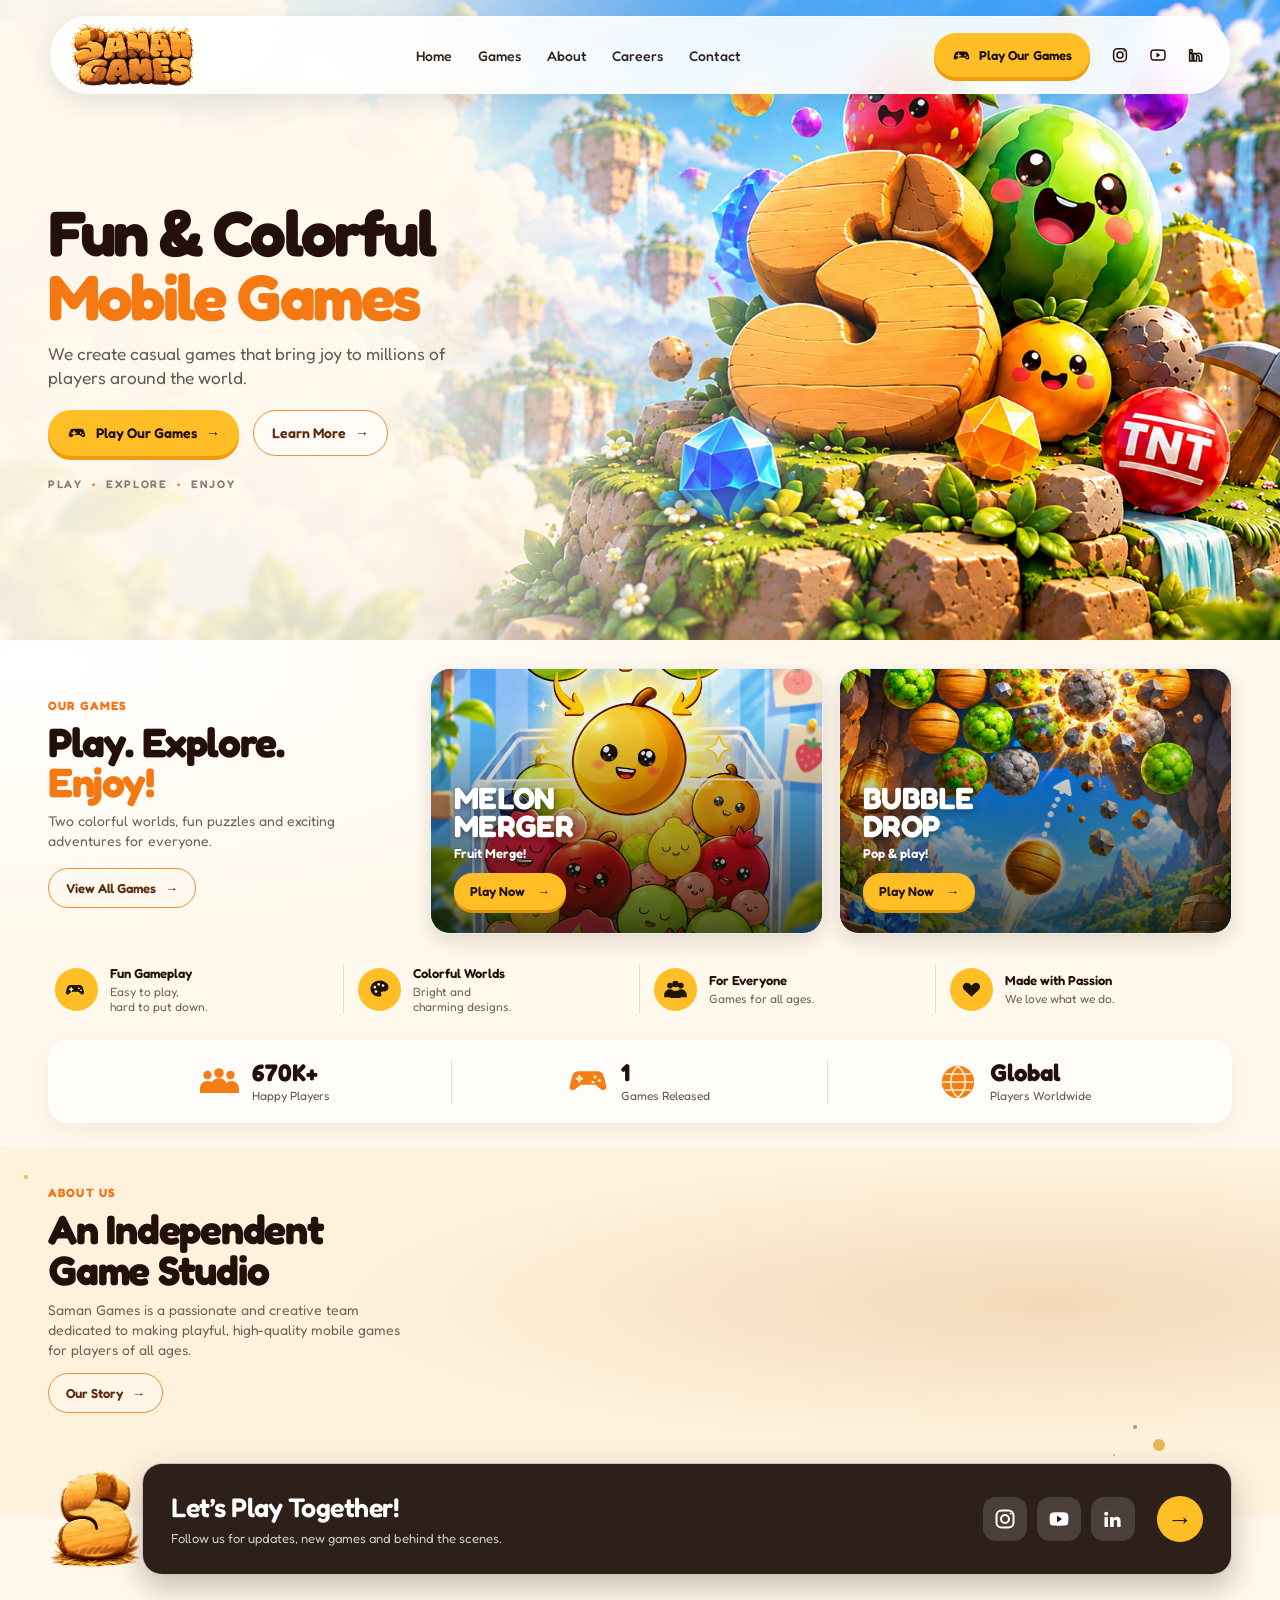
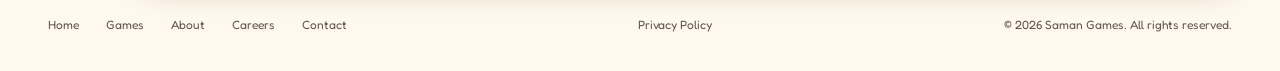
==== commit 0d1dd849: "update canonical" ====
--- a/index.html
+++ b/index.html
@@ -4,6 +4,7 @@
     <meta charset="UTF-8" />
     <link rel="icon" type="image/png" href="assets/images/brand/s-logo.png" />
     <meta name="viewport" content="width=device-width, initial-scale=1.0" />
+    <link rel="canonical" href="https://samangames.com/" />
     <meta
       name="description"
       content="Meet Saman Games: an independent studio making colorful mobile games and joyful worlds for players everywhere."
@@ -51,34 +52,34 @@
 
           <div class="nav-panel" id="site-navigation">
             <nav class="main-nav" aria-label="Main navigation">
-              <a href="index.html">Home</a>
-              <a href="games.html">Games</a>
-              <a href="about.html">About</a>
-              <a href="careers.html">Careers</a>
-              <a href="contact.html">Contact</a>
+              <a href="/">Home</a>
+              <a href="/games">Games</a>
+              <a href="/about">About</a>
+              <a href="/careers">Careers</a>
+              <a href="/contact">Contact</a>
             </nav>
             <div class="header-actions">
-              <a class="header-games-link" href="games.html">
+              <a class="header-games-link" href="/games">
                 <svg viewBox="0 0 24 24" aria-hidden="true">
                   <path d="M7.2 7h9.6a4 4 0 0 1 3.8 2.8l1.2 4.1a2.4 2.4 0 0 1-3.8 2.6l-2.5-2H8.5l-2.5 2a2.4 2.4 0 0 1-3.8-2.6l1.2-4.1A4 4 0 0 1 7.2 7Zm.3 2.3v2H5.4v1.8h2.1v2h1.8v-2h2.1v-1.8H9.3v-2H7.5Zm9.1 1.4a1.1 1.1 0 1 0 0 2.2 1.1 1.1 0 0 0 0-2.2Zm2.4 2.1a1.1 1.1 0 1 0 0 2.2 1.1 1.1 0 0 0 0-2.2Z" />
                 </svg>
                 Play Our Games
               </a>
               <div class="social-links" aria-label="Social channels">
-                <a href="contact.html" aria-label="Instagram">
+                <a href="/contact" aria-label="Instagram">
                   <svg viewBox="0 0 24 24" aria-hidden="true">
                     <rect x="3.5" y="3.5" width="17" height="17" rx="5" />
                     <circle cx="12" cy="12" r="4" />
                     <circle class="social-links__dot" cx="17.7" cy="6.6" r="1" />
                   </svg>
                 </a>
-                <a href="contact.html" aria-label="YouTube">
+                <a href="/contact" aria-label="YouTube">
                   <svg viewBox="0 0 24 24" aria-hidden="true">
                     <path d="M21 7.5a2.5 2.5 0 0 0-1.8-1.8C17.6 5.3 12 5.3 12 5.3s-5.6 0-7.2.4A2.5 2.5 0 0 0 3 7.5a26 26 0 0 0-.4 4.5 26 26 0 0 0 .4 4.5 2.5 2.5 0 0 0 1.8 1.8c1.6.4 7.2.4 7.2.4s5.6 0 7.2-.4a2.5 2.5 0 0 0 1.8-1.8 26 26 0 0 0 .4-4.5 26 26 0 0 0-.4-4.5Z" />
                     <path class="social-links__play" d="m10 15.5 5-3.5-5-3.5v7Z" />
                   </svg>
                 </a>
-                <a href="contact.html" aria-label="LinkedIn">
+                <a href="/contact" aria-label="LinkedIn">
                   <svg viewBox="0 0 24 24" aria-hidden="true">
                     <path d="M5.2 8.7a2 2 0 1 0 0-4 2 2 0 0 0 0 4ZM3.5 10h3.4v10H3.5V10Zm5.5 0h3.3v1.4h.1a3.6 3.6 0 0 1 3.2-1.7c3.4 0 4 2.2 4 5V20h-3.4v-4.7c0-1.1 0-2.6-1.6-2.6s-1.9 1.2-1.9 2.5V20H9V10Z" />
                   </svg>
@@ -282,20 +283,20 @@
             <p>Follow us for updates, new games and behind the scenes.</p>
           </div>
           <div class="contact-socials" aria-label="Follow Saman Games">
-            <a href="contact.html" aria-label="Instagram">
+            <a href="/contact" aria-label="Instagram">
               <svg viewBox="0 0 24 24" aria-hidden="true">
                 <rect x="3.5" y="3.5" width="17" height="17" rx="5" />
                 <circle cx="12" cy="12" r="4" />
                 <circle class="social-links__dot" cx="17.7" cy="6.6" r="1" />
               </svg>
             </a>
-            <a href="contact.html" aria-label="YouTube">
+            <a href="/contact" aria-label="YouTube">
               <svg viewBox="0 0 24 24" aria-hidden="true">
                 <path d="M21 7.5a2.5 2.5 0 0 0-1.8-1.8C17.6 5.3 12 5.3 12 5.3s-5.6 0-7.2.4A2.5 2.5 0 0 0 3 7.5a26 26 0 0 0-.4 4.5 26 26 0 0 0 .4 4.5 2.5 2.5 0 0 0 1.8 1.8c1.6.4 7.2.4 7.2.4s5.6 0 7.2-.4a2.5 2.5 0 0 0 1.8-1.8 26 26 0 0 0 .4-4.5 26 26 0 0 0-.4-4.5Z" />
                 <path class="social-links__play" d="m10 15.5 5-3.5-5-3.5v7Z" />
               </svg>
             </a>
-            <a href="contact.html" aria-label="LinkedIn">
+            <a href="/contact" aria-label="LinkedIn">
               <svg viewBox="0 0 24 24" aria-hidden="true">
                 <path d="M5.2 8.7a2 2 0 1 0 0-4 2 2 0 0 0 0 4ZM3.5 10h3.4v10H3.5V10Zm5.5 0h3.3v1.4h.1a3.6 3.6 0 0 1 3.2-1.7c3.4 0 4 2.2 4 5V20h-3.4v-4.7c0-1.1 0-2.6-1.6-2.6s-1.9 1.2-1.9 2.5V20H9V10Z" />
               </svg>
@@ -310,13 +311,13 @@
       </div>
       <div class="footer-bottom">
         <nav class="footer-nav" aria-label="Footer navigation">
-          <a href="index.html">Home</a>
-          <a href="games.html">Games</a>
-          <a href="about.html">About</a>
-          <a href="careers.html">Careers</a>
-          <a href="contact.html">Contact</a>
+          <a href="/">Home</a>
+          <a href="/games">Games</a>
+          <a href="/about">About</a>
+          <a href="/careers">Careers</a>
+          <a href="/contact">Contact</a>
         </nav>
-        <a class="site-footer__privacy" href="privacy.html">Privacy Policy</a>
+        <a class="site-footer__privacy" href="/privacy">Privacy Policy</a>
         <span>© 2026 Saman Games. All rights reserved.</span>
       </div>
     </footer>
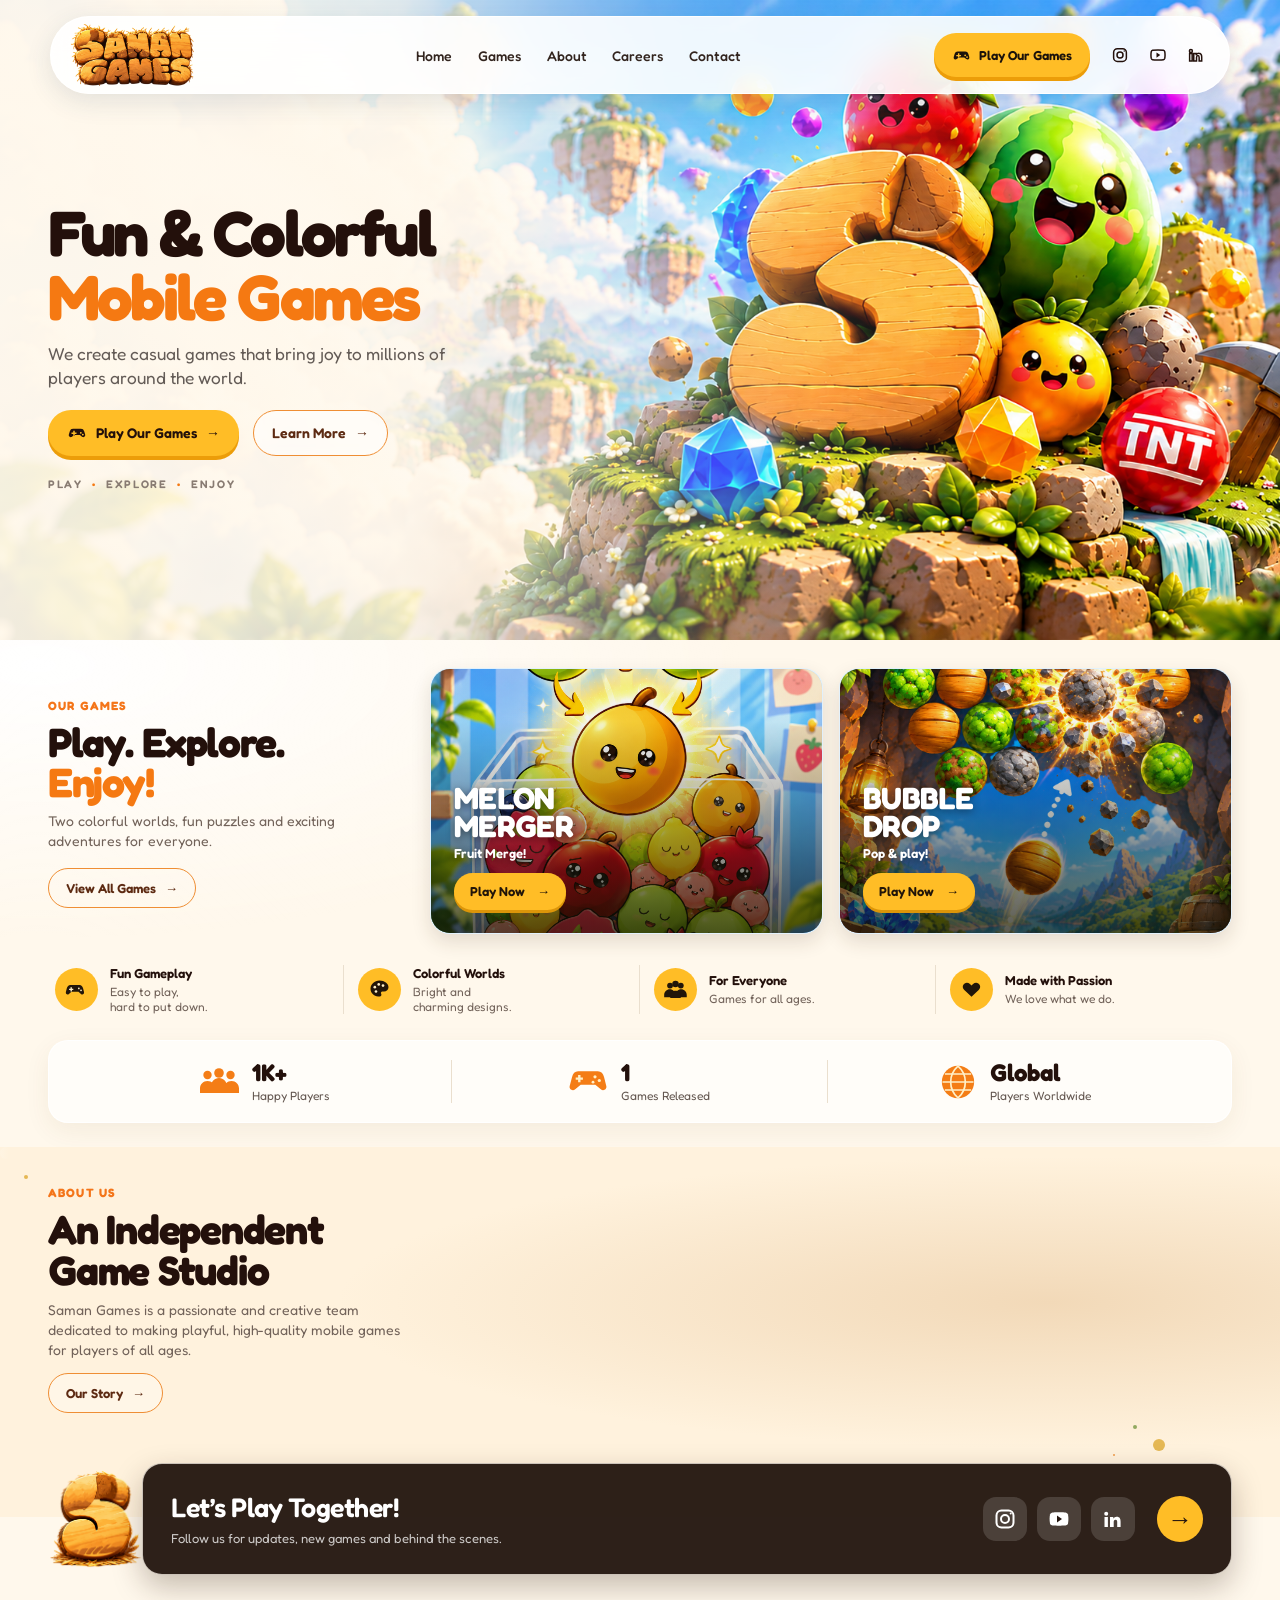
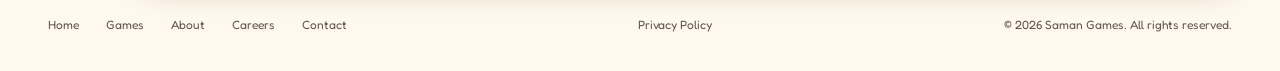
==== commit 661600c3: "aa index update" ====
--- a/index.html
+++ b/index.html
@@ -224,7 +224,7 @@
                 </g>
               </svg>
             </span>
-            <span><strong data-count="1000000" data-suffix="+">1M+</strong><small>Happy Players</small></span>
+            <span><strong data-count="2000" data-suffix="+">2K+</strong><small>Happy Players</small></span>
           </div>
           <div class="stat">
             <span class="stat__icon stat__icon--controller" aria-hidden="true">
